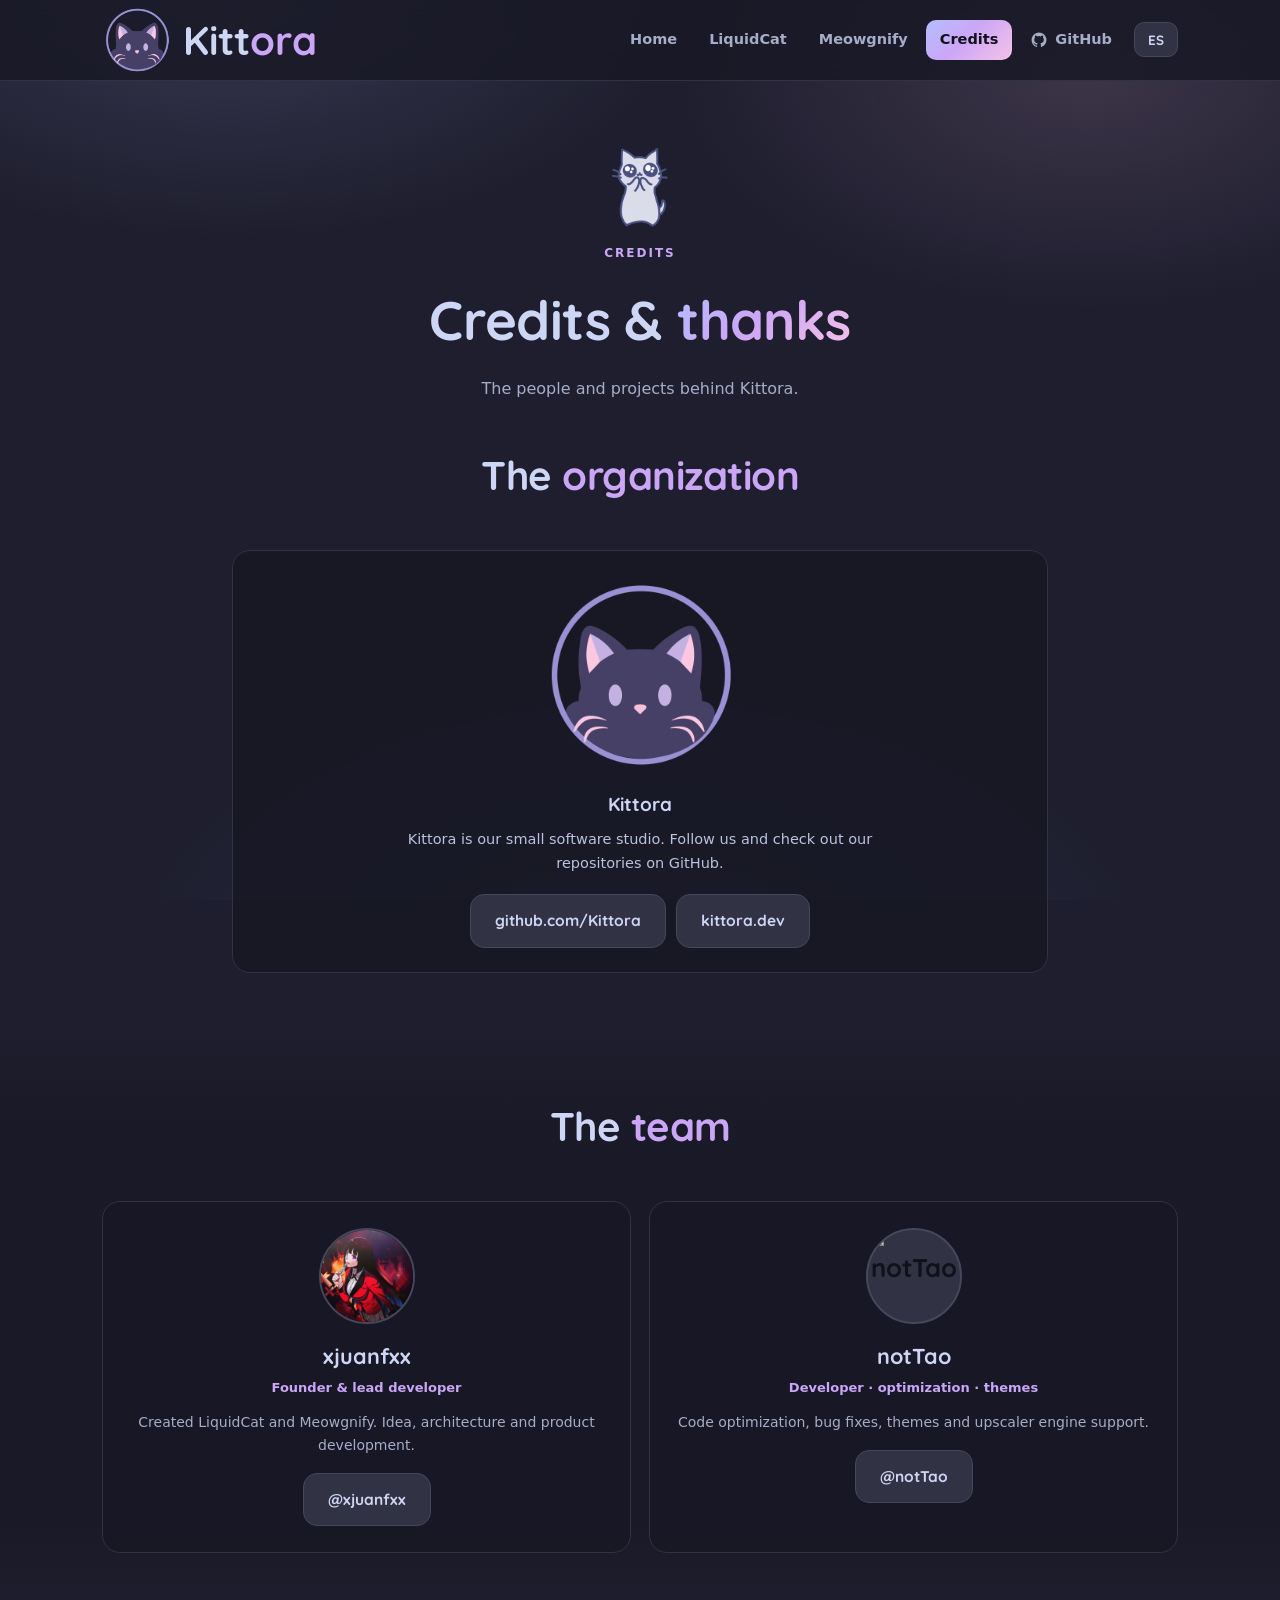
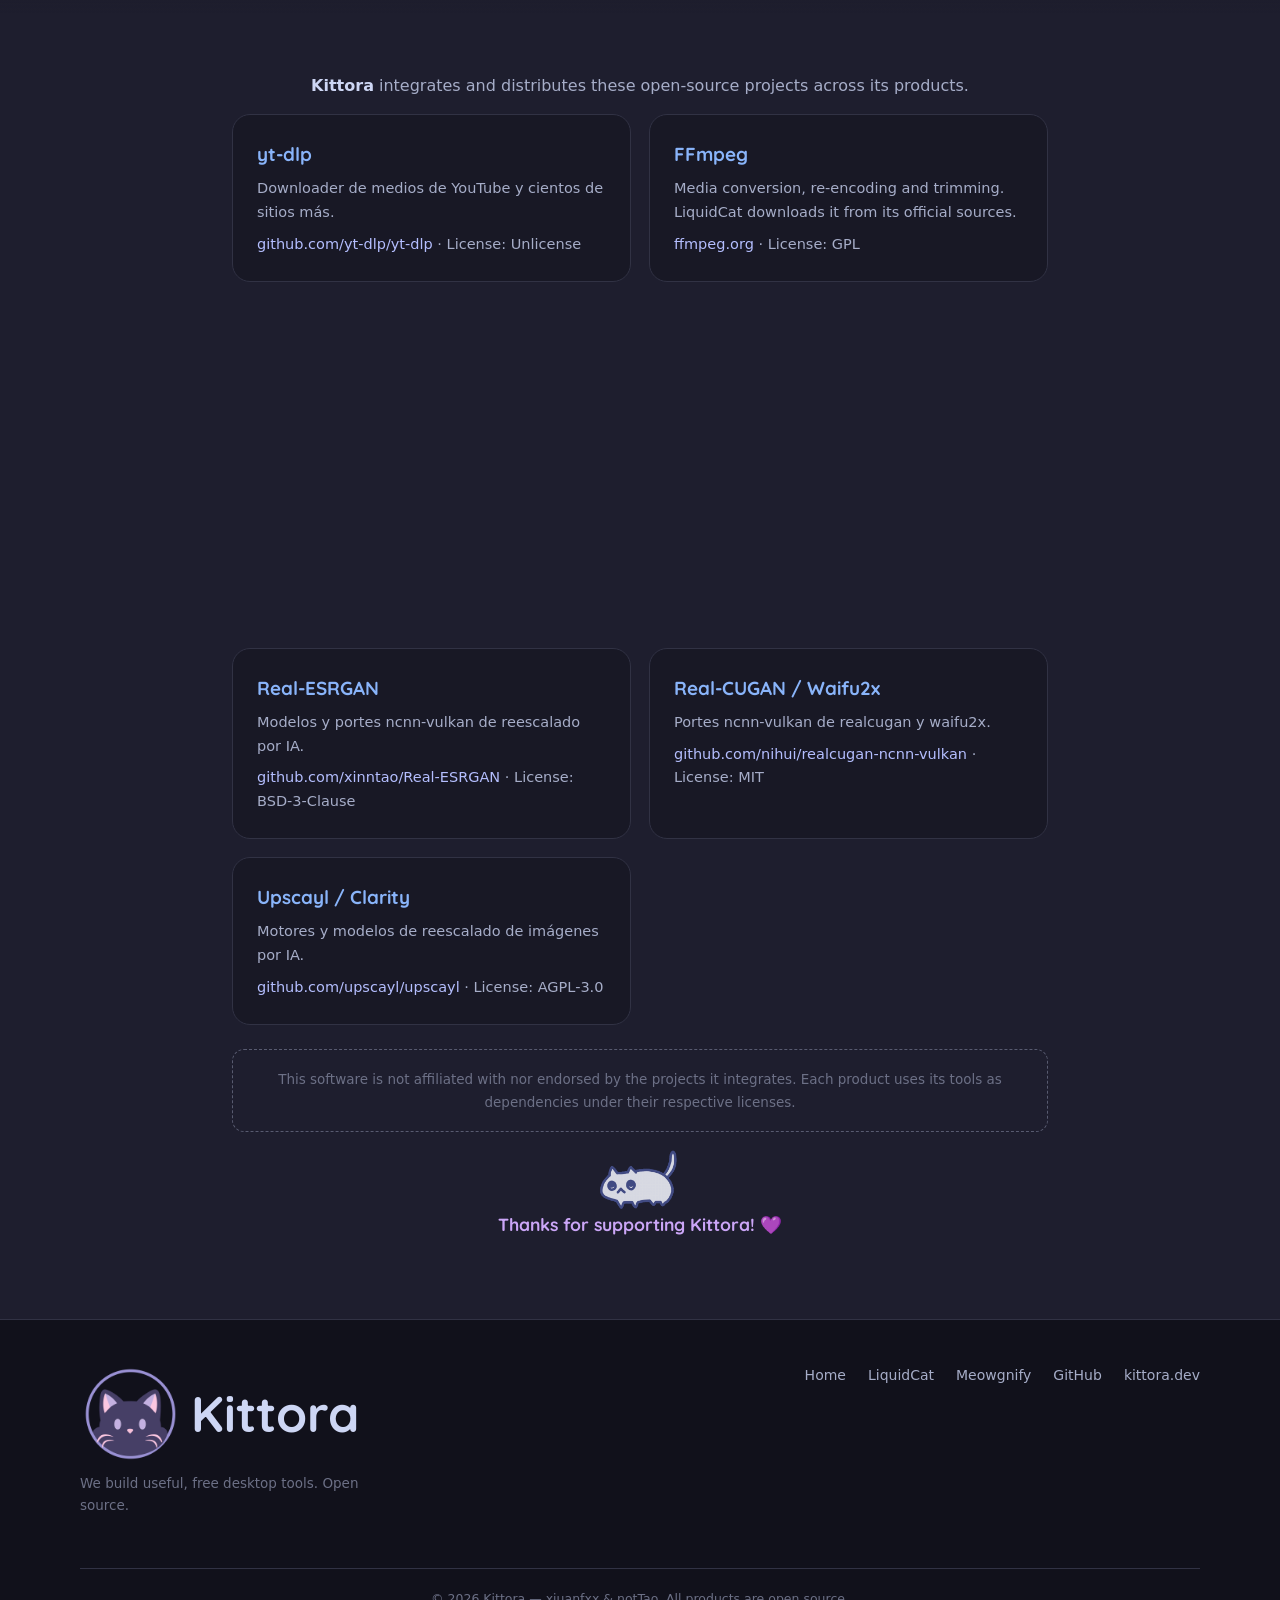
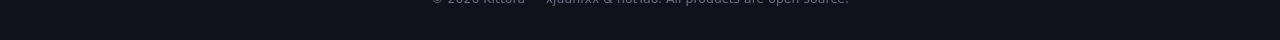
==== credits/index.html @ 37f0df38 "Serve each page from its own folder so clean URLs always work Extensionless links (/liquidcat) retur" ====
<!DOCTYPE html>
<html lang="en">
<head>
  <meta charset="UTF-8">
  <meta name="viewport" content="width=device-width, initial-scale=1.0">
  <title>Credits — Kittora</title>
  <meta name="description" content="Credits & notice for Kittora — the people and open-source projects behind LiquidCat and Meowgnify.">
  <link rel="icon" href="/images/Kittora-Logo.png">
  <link rel="stylesheet" href="/style.css">
</head>
<body data-title-es="Créditos — Kittora">
  <nav class="nav"><div class="nav-inner">
    <a class="brand" href="/"><img src="/images/KittoraLogo2.png" alt="Kittora logo"><span>Kitt<b>ora</b></span></a>
    <button class="nav-toggle" aria-label="Menu">☰</button>
    <div class="nav-links">
      <a href="/" data-i18n="nav.home">Home</a>
      <a href="/liquidcat/" data-i18n="nav.liquidcat">LiquidCat</a>
      <a href="/meowgnify/" data-i18n="nav.meowgnify">Meowgnify</a>
      <a href="/credits/" class="active" data-i18n="nav.credits">Credits</a>
      <a class="nav-gh" href="https://github.com/Kittora" target="_blank" rel="noopener"><svg viewBox="0 0 24 24" fill="currentColor"><path d="M12 2a10 10 0 0 0-3.16 19.49c.5.09.68-.22.68-.48v-1.7c-2.78.6-3.37-1.34-3.37-1.34-.45-1.16-1.11-1.47-1.11-1.47-.91-.62.07-.6.07-.6 1 .07 1.53 1.03 1.53 1.03.9 1.53 2.36 1.09 2.94.83.09-.65.35-1.09.63-1.34-2.22-.25-4.55-1.11-4.55-4.94 0-1.09.39-1.98 1.03-2.68-.1-.25-.45-1.27.1-2.65 0 0 .84-.27 2.75 1.02a9.6 9.6 0 0 1 5 0c1.91-1.29 2.75-1.02 2.75-1.02.55 1.38.2 2.4.1 2.65.64.7 1.03 1.59 1.03 2.68 0 3.84-2.34 4.68-4.57 4.93.36.31.68.92.68 1.85v2.74c0 .27.18.58.69.48A10 10 0 0 0 12 2Z"/></svg> GitHub</a>
      <button class="lang-btn" id="langBtn" aria-label="Language / Idioma">ES</button>
    </div>
  </div></nav>

  <header class="page-head">
    <img class="head-cat" src="/images/cute-cat.gif" alt="" aria-hidden="true">
    <div class="eyebrow" data-i18n="cr.eyebrow">Credits</div>
    <h1 data-i18n-html="cr.h">Credits &amp; <span class="hl">thanks</span></h1>
    <p data-i18n="cr.sub">The people and projects behind Kittora.</p>
  </header>

  <!-- Organización -->
  <section class="section" style="padding-top:20px">
    <div class="wrap" style="max-width:860px">
      <div class="section-head reveal"><h2 data-i18n-html="cr.org_h">The <span class="hl">organization</span></h2></div>
      <div class="card reveal" style="text-align:center">
        <img src="/images/KittoraLogo2.png" alt="Kittora" style="width:200px;height:200px;border-radius:22px;margin-bottom:14px;display: flex;justify-content: center;align-items: center;margin-left:auto;margin-right:auto">
        <h3>Kittora</h3>
        <p data-i18n="cr.org_p" style="color:var(--subtext1);max-width:520px;margin:8px auto 18px">Kittora is our small software studio. Follow us and check out our repositories on GitHub.</p>
        <div style="display:flex;gap:10px;justify-content:center;flex-wrap:wrap">
          <a class="btn btn-ghost" href="https://github.com/Kittora" target="_blank" rel="noopener" data-i18n="cr.org_gh">github.com/Kittora</a>
          <a class="btn btn-ghost" href="https://kittora.dev" target="_blank" rel="noopener" data-i18n="cr.org_web">kittora.dev</a>
        </div>
      </div>
    </div>
  </section>

  <!-- Equipo -->
  <section class="section alt">
    <div class="wrap">
      <div class="section-head reveal"><h2 data-i18n-html="cr.people_h">The <span class="hl">team</span></h2></div>
      <div class="people">
        <div class="person reveal">
          <div class="avatar photo"><img src="/images/juanfx.png" alt="xjuanfxx"></div>
          <h3>xjuanfxx</h3>
          <div class="who" data-i18n="team.xjuan_role">Founder &amp; lead developer</div>
          <p data-i18n="team.xjuan_p">Created LiquidCat and Meowgnify. Idea, architecture and product development.</p>
          <a class="btn btn-ghost" href="https://github.com/xjuanfxx" target="_blank" rel="noopener">@xjuanfxx</a>
        </div>
        <div class="person reveal">
          <div class="avatar photo"><img src="/images/0523.gif" alt="notTao"></div>
          <h3>notTao</h3>
          <div class="who" data-i18n="team.notao_role">Developer · optimization · themes</div>
          <p data-i18n="team.notao_p">Code optimization, bug fixes, themes and upscaler engine support.</p>
          <a class="btn btn-ghost" href="https://github.com/notTao" target="_blank" rel="noopener">@notTao</a>
        </div>
      </div>
    </div>
  </section>

  <!-- Open source -->
  <section class="section">
    <div class="wrap" style="max-width:860px">
      <p class="info-text reveal" style="text-align:center;color:var(--subtext0);margin:0 0 14px"><strong style="color:var(--text)">Kittora</strong> integrates and distributes these open-source projects across its products.</p>
      <div class="grid c2">
        <div class="card reveal"><h3 style="color:var(--blue)">yt-dlp</h3><p data-i18n="cr.ytdlp_p">Downloader de medios de YouTube y cientos de sitios más.</p><p style="margin-top:8px"><a href="https://github.com/yt-dlp/yt-dlp" target="_blank" rel="noopener">github.com/yt-dlp/yt-dlp</a> · <span data-i18n="cr.lic">License:</span> Unlicense</p></div>
        <div class="card reveal"><h3 style="color:var(--blue)">FFmpeg</h3><p data-i18n="cr.ffmpeg_p">Media conversion, re-encoding and trimming. LiquidCat downloads it from its official sources.</p><p style="margin-top:8px"><a href="https://ffmpeg.org" target="_blank" rel="noopener">ffmpeg.org</a> · <span data-i18n="cr.lic">License:</span> GPL</p></div>
        <div class="card reveal"><h3 style="color:var(--blue)">Slint</h3><p data-i18n="cr.slint_p">Native UI toolkit LiquidCat is built with.</p><p style="margin-top:8px"><a href="https://slint.dev" target="_blank" rel="noopener">slint.dev</a> · <span data-i18n="cr.lic">License:</span> GPL-3.0</p></div>
        <div class="card reveal"><h3 style="color:var(--blue)">pywebview</h3><p data-i18n="cr.pywebview_p">Ventana/base web nativa para la interfaz.</p><p style="margin-top:8px"><a href="https://pywebview.flowrl.com" target="_blank" rel="noopener">pywebview.flowrl.com</a> · <span data-i18n="cr.lic">License:</span> BSD-3-Clause</p></div>
        <div class="card reveal"><h3 style="color:var(--blue)">Catppuccin</h3><p data-i18n="cr.catppuccin_p">Esquema de colores usado en la interfaz.</p><p style="margin-top:8px"><a href="https://catppuccin.com" target="_blank" rel="noopener">catppuccin.com</a> · <span data-i18n="cr.lic">License:</span> MIT</p></div>
        <div class="card reveal"><h3 style="color:var(--blue)">Anime4K</h3><p>Shaders de reescalado y reducción de ruido de anime en tiempo real.</p><p style="margin-top:8px"><a href="https://github.com/bloc97/Anime4K" target="_blank" rel="noopener">github.com/bloc97/Anime4K</a> · <span data-i18n="cr.lic">License:</span> MIT</p></div>
        <div class="card reveal"><h3 style="color:var(--blue)">Real-ESRGAN</h3><p>Modelos y portes ncnn-vulkan de reescalado por IA.</p><p style="margin-top:8px"><a href="https://github.com/xinntao/Real-ESRGAN" target="_blank" rel="noopener">github.com/xinntao/Real-ESRGAN</a> · <span data-i18n="cr.lic">License:</span> BSD-3-Clause</p></div>
        <div class="card reveal"><h3 style="color:var(--blue)">Real-CUGAN / Waifu2x</h3><p>Portes ncnn-vulkan de realcugan y waifu2x.</p><p style="margin-top:8px"><a href="https://github.com/nihui/realcugan-ncnn-vulkan" target="_blank" rel="noopener">github.com/nihui/realcugan-ncnn-vulkan</a> · <span data-i18n="cr.lic">License:</span> MIT</p></div>
        <div class="card reveal"><h3 style="color:var(--blue)">Upscayl / Clarity</h3><p>Motores y modelos de reescalado de imágenes por IA.</p><p style="margin-top:8px"><a href="https://github.com/upscayl/upscayl" target="_blank" rel="noopener">github.com/upscayl/upscayl</a> · <span data-i18n="cr.lic">License:</span> AGPL-3.0</p></div>
      </div>

      <p class="notice reveal" data-i18n="notice.legal">This software is not affiliated with nor endorsed by the projects it integrates. Each product uses its tools as dependencies under their respective licenses.</p>

      <div class="cat-divider reveal"><img src="/images/stretch-cat.gif" alt="" aria-hidden="true"></div>
      <p style="text-align:center;color:var(--mauve);font-family:var(--font-display);font-weight:700;font-size:1.1rem" class="reveal" data-i18n="cr.thanks">Thanks for supporting Kittora! 💜</p>
    </div>
  </section>

  <footer><div class="foot-inner">
    <div>
      <div class="foot-brand"><img src="/images/KittoraLogo2.png" alt="">Kittora</span></div>
      <p data-i18n="foot.tagline" style="color:var(--overlay0);margin-top:8px;max-width:320px;font-size:13.5px">We build useful, free desktop tools. Open source.</p>
    </div>
    <div class="foot-links">
      <a href="/" data-i18n="nav.home">Home</a>
      <a href="/liquidcat/" data-i18n="nav.liquidcat">LiquidCat</a>
      <a href="/meowgnify/" data-i18n="nav.meowgnify">Meowgnify</a>
      <a href="https://github.com/Kittora" target="_blank" rel="noopener">GitHub</a>
      <a href="https://kittora.dev" target="_blank" rel="noopener">kittora.dev</a>
    </div>
    <p class="foot-note" data-i18n="foot.note">© 2026 Kittora — xjuanfxx &amp; notTao. All products are open source.</p>
  </div></footer>

  <div class="lightbox" id="lightbox"><img src="" alt=""></div>
  <script src="/script.js"></script>
</body>
</html>
---- style.css ----
/* ============================================================
   LiquidCat — sitio web  ·  Tema Catppuccin Mocha
   ============================================================ */
@import url('https://fonts.googleapis.com/css2?family=Quicksand:wght@500;600;700&display=swap');

:root {
  /* Catppuccin Mocha */
  --crust:#11111b; --mantle:#181825; --base:#1e1e2e;
  --surface0:#313244; --surface1:#45475a; --surface2:#585b70;
  --overlay0:#6c7086; --overlay1:#7f849c;
  --text:#cdd6f4; --subtext1:#bac2de; --subtext0:#a6adc8;
  --blue:#89b4fa; --sapphire:#74c7ec; --sky:#89dceb; --teal:#94e2d5;
  --green:#a6e3a1; --yellow:#f9e2af; --peach:#fab387; --maroon:#eba0ac;
  --red:#f38ba8; --mauve:#cba6f7; --pink:#f5c2e7; --lavender:#b4befe;
  --flamingo:#f2cdcd; --rosewater:#f5e0dc;

  --accent:var(--mauve);
  --accent-grad:linear-gradient(135deg, var(--lavender), var(--mauve) 45%, var(--pink));
  --radius:18px; --radius-sm:12px;
  --maxw:1120px;
  --shadow:0 24px 60px rgba(0,0,0,.45);
  --font-display:"Quicksand", "Segoe UI Variable", "Segoe UI", system-ui, sans-serif;
  --font-body:"Segoe UI Variable", "Segoe UI", system-ui, -apple-system, sans-serif;
}

* { box-sizing:border-box; margin:0; padding:0; }
html { scroll-behavior:smooth; }

body {
  font-family:var(--font-body);
  color:var(--text);
  background:var(--base);
  line-height:1.65;
  min-height:100vh;
  overflow-x:hidden;
}

/* Aura de fondo (glow tipo logo liquid glass) */
body::before {
  content:"";
  position:fixed; inset:0; z-index:-2; pointer-events:none;
  background:
    radial-gradient(60% 45% at 18% 0%,  rgba(180,190,254,.16), transparent 60%),
    radial-gradient(55% 45% at 85% 8%,  rgba(245,194,231,.14), transparent 60%),
    radial-gradient(70% 60% at 50% 110%, rgba(137,180,250,.12), transparent 60%);
}

a { color:var(--lavender); text-decoration:none; transition:color .15s ease; }
a:hover { color:var(--pink); }
img { max-width:100%; display:block; }

.wrap { width:100%; max-width:var(--maxw); margin:0 auto; padding:0 22px; }
.eyebrow { display:inline-block; color:var(--mauve); font-weight:700; letter-spacing:2px;
  font-size:12px; text-transform:uppercase; margin-bottom:12px; }
.mono { font-family:"Cascadia Mono","Consolas",monospace; }

/* ---------------- Navbar ---------------- */
.nav {
  position:sticky; top:0; z-index:100;
  background:color-mix(in srgb, var(--mantle) 82%, transparent);
  backdrop-filter:blur(14px);
  border-bottom:1px solid var(--surface0);
}
.nav-inner { display:flex; align-items:center; gap:20px; height:80px;
  max-width:var(--maxw); margin:0 auto; padding:0 22px; }
.brand { display:flex; align-items:center; gap:11px; font-family:var(--font-display);
  font-weight:700; font-size:40px; color:var(--text); }
.brand img { width:70px; height:70px; border-radius:9px; }
.brand span b { color:var(--mauve); }
.nav-links { display:flex; align-items:center; gap:4px; margin-left:auto; }
.nav-links a { color:var(--subtext0); font-weight:600; font-size:14.5px;
  padding:8px 14px; border-radius:10px; transition:.15s; }
.nav-links a:hover { color:var(--text); background:var(--surface0); }
.nav-links a.active { color:var(--crust); background:var(--accent-grad); }
.nav-gh { display:inline-flex; align-items:center; gap:7px; }
.nav-gh svg { width:18px; height:18px; }
.nav-toggle { display:none; margin-left:auto; width:42px; height:42px; border:0;
  border-radius:10px; background:var(--surface0); color:var(--text); cursor:pointer; font-size:20px; }

/* ---------------- Botones ---------------- */
.btn { display:inline-flex; align-items:center; gap:9px; font-family:var(--font-display);
  font-weight:700; font-size:15.5px; padding:13px 24px; border-radius:14px; border:1px solid transparent;
  cursor:pointer; transition:transform .12s ease, box-shadow .15s ease, background .15s ease; white-space:nowrap; }
.btn svg { width:19px; height:19px; }
.btn-primary { color:var(--crust); background:var(--accent-grad);
  box-shadow:0 12px 30px rgba(203,166,247,.28); }
.btn-primary:hover { color:var(--crust); transform:translateY(-2px); box-shadow:0 18px 40px rgba(203,166,247,.42); }
.btn-ghost { color:var(--text); background:var(--surface0); border-color:var(--surface1); }
.btn-ghost:hover { color:var(--text); border-color:var(--mauve); transform:translateY(-2px); }
.btn-lg { font-size:17px; padding:16px 30px; }

/* ---------------- Hero ---------------- */
.hero { position:relative; text-align:center; padding:76px 22px 64px; overflow-x:clip; }
/* Glows: degradados radiales que ya terminan en transparente (sin filter:blur,
   que dejaba bordes rectos), y el hero no recorta en vertical para que el
   resplandor inferior se funda con la sección siguiente. */
.hero .blob { position:absolute; z-index:-1; border-radius:50%; opacity:.42; pointer-events:none;
  animation:float 14s ease-in-out infinite; }
.hero .blob.b1 { width:640px; height:640px; top:-260px; left:calc(8% - 140px);
  background:radial-gradient(closest-side,color-mix(in srgb,var(--lavender) 70%,transparent),transparent); }
.hero .blob.b2 { width:660px; height:660px; top:-240px; right:calc(6% - 140px);
  background:radial-gradient(closest-side,color-mix(in srgb,var(--pink) 60%,transparent),transparent); animation-delay:-5s; }
.hero .blob.b3 { width:760px; height:520px; bottom:-300px; left:calc(50% - 380px);
  background:radial-gradient(closest-side,color-mix(in srgb,var(--blue) 45%,transparent),transparent); animation-delay:-9s; }
@keyframes float { 0%,100%{transform:translate(0,0) scale(1);} 50%{transform:translate(0,-26px) scale(1.06);} }

.hero-logo { width:450px; height:450px; margin:0 auto 22px; border-radius:34px; }
.hero h1 { font-family:var(--font-display); font-size:clamp(2.6rem,7vw,4.6rem); line-height:1.02;
  letter-spacing:-1px; margin-bottom:14px;
  background:linear-gradient(120deg,var(--lavender),var(--mauve) 40%,var(--pink) 75%,var(--peach));
  -webkit-background-clip:text; background-clip:text; -webkit-text-fill-color:transparent; }
.hero .tagline { font-size:clamp(1.05rem,2.3vw,1.35rem); color:var(--subtext1); max-width:640px;
  margin:0 auto 10px; }
.hero .lede { color:var(--subtext0); max-width:600px; margin:0 auto 30px; }
.hero-cta { display:flex; gap:14px; justify-content:center; flex-wrap:wrap; }
.hero-badges { display:flex; gap:9px; justify-content:center; flex-wrap:wrap; margin-top:26px; }
.badge { font-size:12.5px; font-weight:600; color:var(--subtext0); padding:6px 13px;
  background:color-mix(in srgb, var(--surface0) 60%, transparent); border:1px solid var(--surface1);
  border-radius:999px; }
.badge b { color:var(--green); }

/* ---------------- Secciones ---------------- */
.section { padding:60px 0; }
.section.alt { --alt-bg:color-mix(in srgb, var(--mantle) 65%, transparent);
  background:linear-gradient(to bottom, transparent, var(--alt-bg) 90px, var(--alt-bg) calc(100% - 90px), transparent); }
.section-head { text-align:center; max-width:660px; margin:0 auto 42px; }
.section-head h2 { font-family:var(--font-display); font-size:clamp(1.8rem,4vw,2.5rem);
  letter-spacing:-.5px; margin-bottom:12px; }
.section-head h2 .hl { color:var(--mauve); }
.section-head p { color:var(--subtext0); }

.page-head { text-align:center; padding:64px 22px 20px; }
.page-head h1 { font-family:var(--font-display); font-size:clamp(2.2rem,5.5vw,3.4rem);
  letter-spacing:-.6px; margin-bottom:10px; }
.page-head h1 .hl { background:var(--accent-grad); -webkit-background-clip:text; background-clip:text; -webkit-text-fill-color:transparent; }
.page-head p { color:var(--subtext0); max-width:640px; margin:0 auto; }

/* ---------------- Grids de tarjetas ---------------- */
.grid { display:grid; gap:18px; }
.grid.c2 { grid-template-columns:repeat(auto-fit,minmax(300px,1fr)); }
.grid.c3 { grid-template-columns:repeat(auto-fit,minmax(260px,1fr)); }

.card { background:color-mix(in srgb, var(--mantle) 92%, transparent);
  border:1px solid var(--surface0); border-radius:var(--radius); padding:24px;
  transition:transform .18s ease, border-color .18s ease, box-shadow .18s ease; }
.card:hover { transform:translateY(-4px); border-color:var(--mauve); box-shadow:var(--shadow); }
.card .ic { width:46px; height:46px; display:grid; place-items:center; border-radius:13px;
  background:color-mix(in srgb, var(--mauve) 16%, transparent); color:var(--mauve); margin-bottom:15px; }
.card .ic svg { width:24px; height:24px; }
.card h3 { font-family:var(--font-display); font-size:1.18rem; margin-bottom:7px; color:var(--text); }
.card p { color:var(--subtext0); font-size:14.5px; }
/* colores rotativos para íconos */
.card:nth-child(7n+1) .ic{background:color-mix(in srgb,var(--mauve) 16%,transparent);color:var(--mauve);}
.card:nth-child(7n+2) .ic{background:color-mix(in srgb,var(--blue) 16%,transparent);color:var(--blue);}
.card:nth-child(7n+3) .ic{background:color-mix(in srgb,var(--pink) 16%,transparent);color:var(--pink);}
.card:nth-child(7n+4) .ic{background:color-mix(in srgb,var(--teal) 16%,transparent);color:var(--teal);}
.card:nth-child(7n+5) .ic{background:color-mix(in srgb,var(--peach) 16%,transparent);color:var(--peach);}
.card:nth-child(7n+6) .ic{background:color-mix(in srgb,var(--green) 16%,transparent);color:var(--green);}
.card:nth-child(7n+7) .ic{background:color-mix(in srgb,var(--sapphire) 16%,transparent);color:var(--sapphire);}

/* ---------------- Lista con check ---------------- */
.checklist { list-style:none; display:grid; gap:12px; }
.checklist li { display:flex; gap:13px; align-items:flex-start; padding:15px 18px;
  background:color-mix(in srgb, var(--mantle) 90%, transparent); border:1px solid var(--surface0);
  border-radius:var(--radius-sm); }
.checklist li svg { width:22px; height:22px; flex:0 0 auto; color:var(--green); margin-top:1px; }
.checklist li b { color:var(--text); }
.checklist li span { color:var(--subtext0); }

/* ---------------- Pasos (How it works) ---------------- */
.steps { display:grid; gap:18px; counter-reset:step; }
.step { display:flex; gap:18px; align-items:flex-start; background:color-mix(in srgb, var(--mantle) 90%, transparent);
  border:1px solid var(--surface0); border-radius:var(--radius); padding:22px 24px; }
.step .num { flex:0 0 auto; width:44px; height:44px; display:grid; place-items:center; border-radius:13px;
  font-family:var(--font-display); font-weight:700; font-size:1.2rem; color:var(--crust); background:var(--accent-grad); }
.step h3 { font-family:var(--font-display); font-size:1.2rem; margin-bottom:5px; }
.step p { color:var(--subtext0); }

/* ---------------- Galería de temas ---------------- */
.shots { display:grid; grid-template-columns:repeat(auto-fit,minmax(320px,1fr)); gap:18px; }
.shot { background:var(--crust); border:1px solid var(--surface0); border-radius:var(--radius);
  overflow:hidden; transition:transform .18s ease, border-color .18s ease; cursor:zoom-in; }
.shot:hover { transform:translateY(-5px); border-color:var(--mauve); }
.shot img { width:100%; aspect-ratio:16/10; object-fit:cover; object-position:top; }
.shot .cap { display:flex; align-items:center; justify-content:space-between; padding:13px 16px; }
.shot .cap b { font-family:var(--font-display); }
.shot .cap .tag { font-size:11px; font-weight:700; color:var(--mauve);
  background:color-mix(in srgb,var(--mauve) 14%,transparent); padding:3px 9px; border-radius:999px; }
.shot.wide { grid-column:1/-1; }
.shot.wide img { aspect-ratio:auto; max-height:520px; object-fit:contain; background:var(--crust); }
.theme-cats { display:grid; grid-template-columns:repeat(auto-fill,minmax(120px,1fr)); gap:14px; margin-top:28px; }
.theme-cat { text-align:center; padding:14px 10px; border-radius:var(--radius);
  background:color-mix(in srgb, var(--mantle) 90%, transparent); border:1px solid var(--surface0); transition:.18s; }
.theme-cat:hover { border-color:var(--mauve); transform:translateY(-4px); }
.theme-cat img { width:72px; height:72px; margin:0 auto 8px; }
.theme-cat span { display:block; font-size:12.5px; font-weight:600; color:var(--subtext0); }

/* ---------------- Tecnologías ---------------- */
.tech { display:flex; flex-wrap:wrap; gap:12px; justify-content:center; }
.tech .chip { display:flex; align-items:center; gap:10px; padding:12px 18px; border-radius:14px;
  background:color-mix(in srgb, var(--mantle) 90%, transparent); border:1px solid var(--surface0); }
.tech .chip b { font-family:var(--font-display); }
.tech .chip span { color:var(--overlay0); font-size:12.5px; }

/* ---------------- Creadores ---------------- */
.people { display:grid; grid-template-columns:repeat(auto-fit,minmax(300px,1fr)); gap:18px; }
.person { background:color-mix(in srgb, var(--mantle) 92%, transparent); border:1px solid var(--surface0);
  border-radius:var(--radius); padding:26px; text-align:center; transition:.18s; }
.person:hover { border-color:var(--mauve); transform:translateY(-4px); }
.person .avatar { width:66px; height:66px; margin:0 auto 14px; border-radius:50%; display:grid; place-items:center;
  font-family:var(--font-display); font-weight:700; font-size:1.6rem; color:var(--crust); background:var(--accent-grad); }
.person h3 { font-family:var(--font-display); font-size:1.35rem; margin-bottom:4px; }
.person .who { color:var(--mauve); font-weight:600; font-size:13px; margin-bottom:12px; }
.person p { color:var(--subtext0); font-size:14px; margin-bottom:16px; }

/* ---------------- Descarga ---------------- */
.dl-card { max-width:720px; margin:0 auto; text-align:center; background:color-mix(in srgb, var(--mantle) 92%, transparent);
  border:1px solid var(--surface1); border-radius:24px; padding:44px 34px; position:relative; overflow:hidden; }
.dl-card::before { content:""; position:absolute; inset:0; z-index:-1;
  background:radial-gradient(60% 80% at 50% -10%, rgba(203,166,247,.18), transparent 60%); }
.dl-ver { display:inline-block; font-family:var(--font-display); font-weight:700; color:var(--green);
  background:color-mix(in srgb,var(--green) 14%,transparent); border:1px solid color-mix(in srgb,var(--green) 40%,transparent);
  padding:5px 14px; border-radius:999px; font-size:13px; margin-bottom:16px; }
.dl-card h2 { font-family:var(--font-display); font-size:2rem; margin-bottom:10px; }
.dl-card p { color:var(--subtext0); margin-bottom:24px; }
.dl-meta { display:flex; gap:22px; justify-content:center; flex-wrap:wrap; margin-top:26px;
  padding-top:22px; border-top:1px solid var(--surface0); color:var(--overlay0); font-size:13px; }
.dl-meta b { color:var(--subtext0); }

/* ---------------- Aviso / notice ---------------- */
.notice { max-width:820px; margin:24px auto 0; text-align:center; color:var(--overlay0);
  font-size:13.5px; padding:18px 22px; border:1px dashed var(--surface2); border-radius:var(--radius-sm); }

/* ---------------- CTA banda ---------------- */
.cta-band { text-align:center; }
.cta-band .card { max-width:760px; margin:0 auto; padding:40px; }
.cta-band h2 { font-family:var(--font-display); font-size:2rem; margin-bottom:10px; }
.cta-band p { color:var(--subtext0); margin-bottom:24px; }

/* ---------------- Footer ---------------- */
footer { background:var(--crust); border-top:1px solid var(--surface0); padding:44px 22px 30px; margin-top:20px; }
.foot-inner { max-width:var(--maxw); margin:0 auto; display:flex; flex-wrap:wrap; gap:26px;
  justify-content:space-between; align-items:flex-start; }
.foot-brand { display:flex; align-items:center; gap:11px; font-family:var(--font-display); font-weight:700; font-size:50px; }
.foot-brand img { width:100px; height:100px; border-radius:8px; }
.foot-links { display:flex; flex-wrap:wrap; gap:8px 22px; }
.foot-links a { color:var(--subtext0); font-size:14px; }
.foot-links a:hover { color:var(--pink); }
.foot-note { width:100%; text-align:center; color:var(--overlay0); font-size:12.5px;
  margin-top:26px; padding-top:20px; border-top:1px solid var(--surface0); }

/* ---------------- Lightbox ---------------- */
.lightbox { position:fixed; inset:0; z-index:999; display:none; place-items:center; padding:30px;
  background:rgba(10,10,18,.86); backdrop-filter:blur(6px); cursor:zoom-out; }
.lightbox.open { display:grid; }
.lightbox img { max-width:96vw; max-height:92vh; border-radius:14px; box-shadow:var(--shadow); border:1px solid var(--surface1); }

/* ---------------- Reveal on scroll ---------------- */
.reveal { opacity:0; transform:translateY(22px); transition:opacity .6s ease, transform .6s ease; }
.reveal.in { opacity:1; transform:none; }

/* ---------------- Botón de idioma ---------------- */
.lang-btn { display:inline-flex; align-items:center; gap:6px; margin-left:4px; padding:8px 13px;
  border:1px solid var(--surface1); border-radius:10px; background:var(--surface0); color:var(--text);
  font-family:var(--font-display); font-weight:700; font-size:13.5px; cursor:pointer; transition:.15s; }
.lang-btn:hover { border-color:var(--mauve); color:var(--mauve); }

/* ---------------- Avatares con foto ---------------- */
.person .avatar.photo { padding:0; overflow:hidden; background:var(--surface0);
  width:96px; height:96px; border:2px solid var(--surface1); }
.person .avatar.photo img { width:100%; height:100%; object-fit:cover; display:block; }

/* ---------------- Gatitos decorativos ---------------- */
.mascot { position:absolute; pointer-events:none; z-index:0; filter:drop-shadow(0 10px 18px rgba(17,17,27,.4));
  animation:catbob 5s ease-in-out infinite; }
@keyframes catbob { 0%,100%{transform:translateY(0) rotate(0);} 50%{transform:translateY(-14px) rotate(-3deg);} }
.hero .mascot { z-index:0; }
.mascot.m-left { left:4%; bottom:10%; width:120px; animation-delay:-2s; }
.mascot.m-right { right:5%; top:16%; width:110px; }
.cat-inline { height:56px; width:auto; vertical-align:middle; display:inline-block;
  filter:drop-shadow(0 6px 10px rgba(17,17,27,.35)); }
.cta-cat { height:120px; margin:0 auto 4px; display:block; animation:catbob 4s ease-in-out infinite; }
.cat-divider { display:flex; justify-content:center; margin:8px 0 -6px; }
.cat-divider img { height:76px; opacity:.95; }
.head-cat { height:84px; margin:0 auto 10px; display:block; animation:catbob 5s ease-in-out infinite; }
@media (max-width:820px){ .mascot{ display:none; } }

/* ---------------- Responsive ---------------- */
@media (max-width:820px) {
  .nav-links { position:fixed; inset:64px 0 auto 0; flex-direction:column; align-items:stretch; gap:0;
    background:var(--mantle); border-bottom:1px solid var(--surface0); padding:8px; display:none; }
  .nav-links.open { display:flex; }
  .nav-links a { padding:13px 16px; border-radius:10px; }
  .nav-toggle { display:block; }
  .section { padding:46px 0; }
}
@media (prefers-reduced-motion:reduce) {
  *,*::before,*::after { animation:none !important; transition-duration:.01ms !important; scroll-behavior:auto !important; }
  .reveal { opacity:1; transform:none; }
}
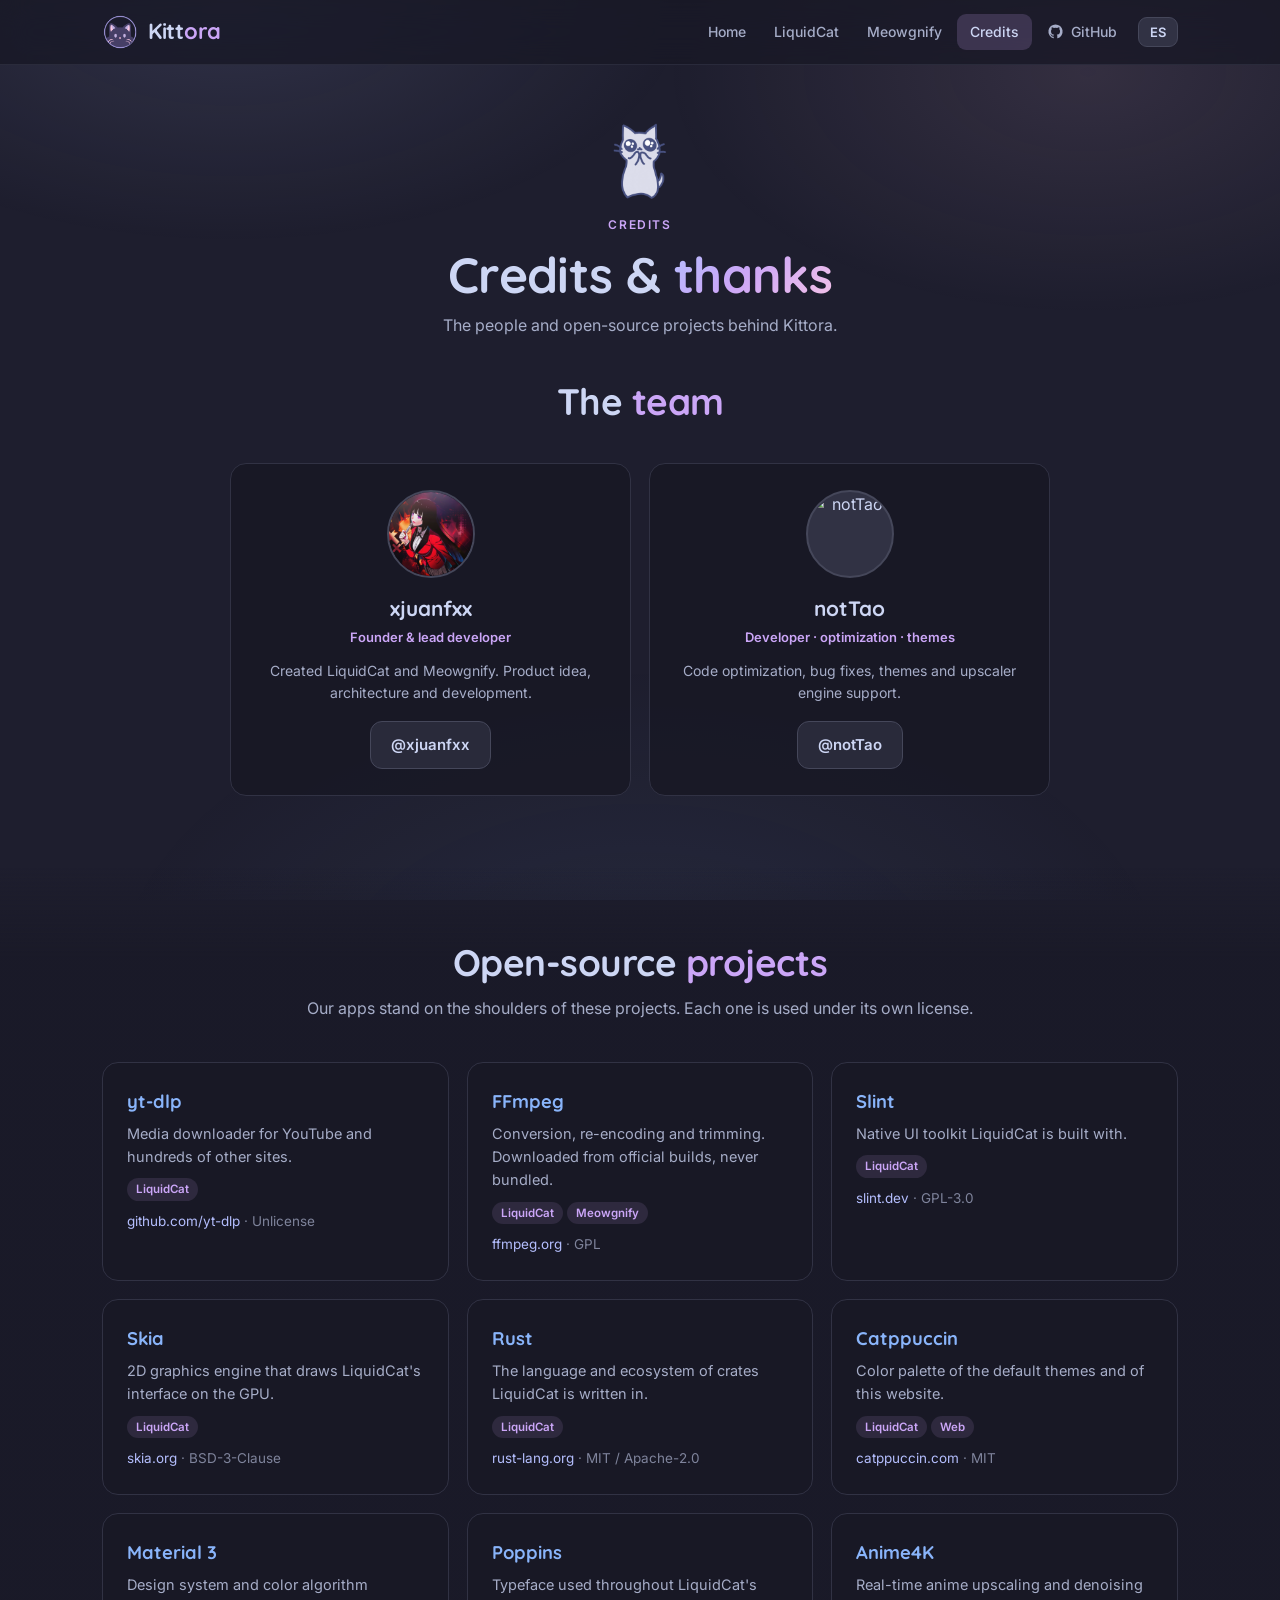
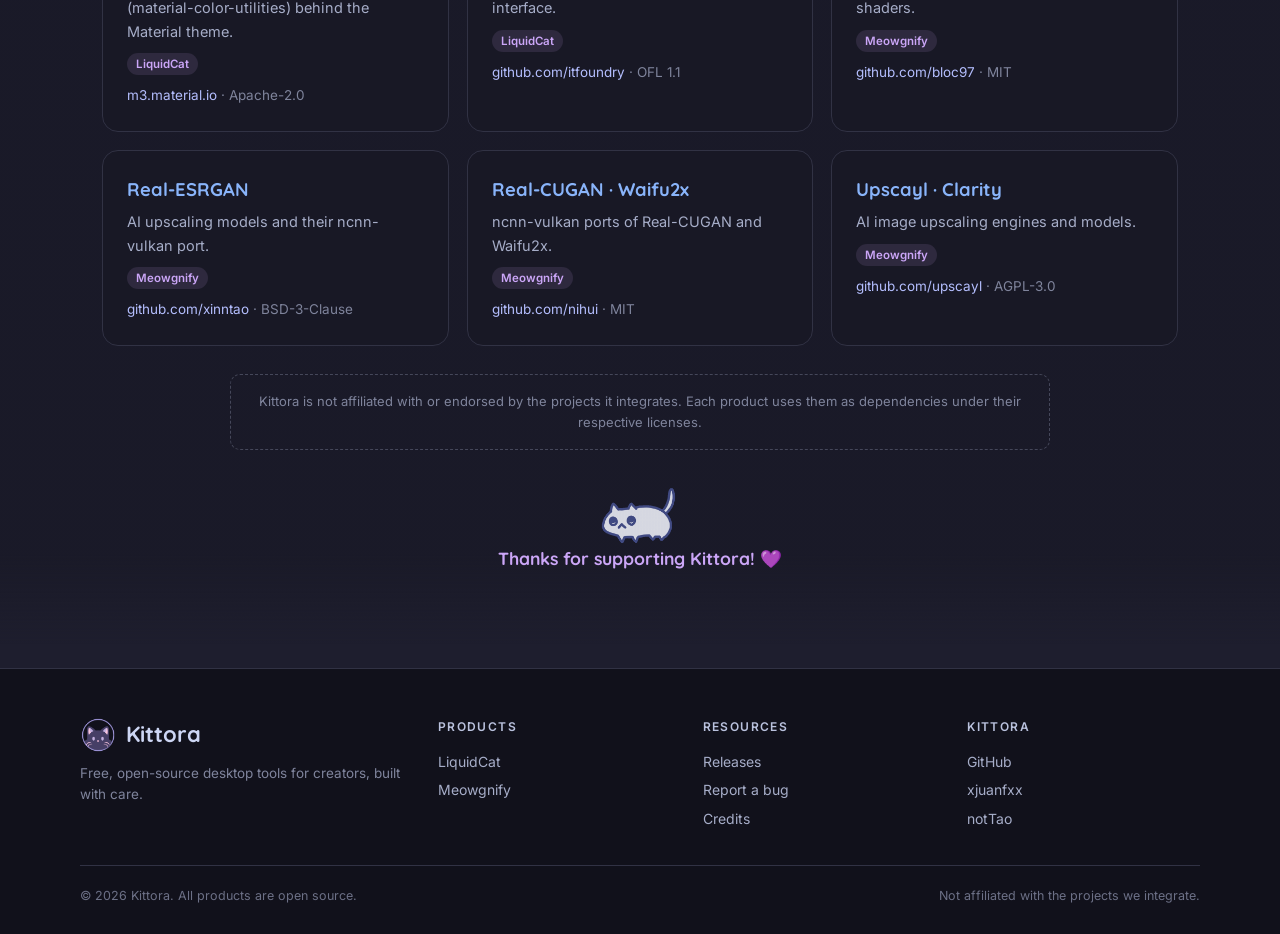
==== commit 41212183: "Redesign the site for a more polished look - Calmer nav, hero and footer; Inter for body text and a " ====
--- a/credits/index.html
+++ b/credits/index.html
@@ -4,61 +4,54 @@
   <meta charset="UTF-8">
   <meta name="viewport" content="width=device-width, initial-scale=1.0">
   <title>Credits — Kittora</title>
-  <meta name="description" content="Credits & notice for Kittora — the people and open-source projects behind LiquidCat and Meowgnify.">
+  <meta name="description" content="The people and open-source projects behind Kittora, LiquidCat and Meowgnify.">
+  <link rel="canonical" href="https://www.kittora.dev/credits/">
+  <meta name="theme-color" content="#181825">
+  <meta property="og:type" content="website">
+  <meta property="og:site_name" content="Kittora">
+  <meta property="og:title" content="Credits — Kittora">
+  <meta property="og:description" content="The people and open-source projects behind Kittora.">
+  <meta property="og:url" content="https://www.kittora.dev/credits/">
+  <meta property="og:image" content="https://www.kittora.dev/images/Kittora-Logo.png">
   <link rel="icon" href="/images/Kittora-Logo.png">
   <link rel="stylesheet" href="/style.css">
 </head>
 <body data-title-es="Créditos — Kittora">
   <nav class="nav"><div class="nav-inner">
-    <a class="brand" href="/"><img src="/images/KittoraLogo2.png" alt="Kittora logo"><span>Kitt<b>ora</b></span></a>
+    <a class="brand" href="/"><img src="/images/KittoraLogo2.png" alt=""><span>Kitt<b>ora</b></span></a>
     <button class="nav-toggle" aria-label="Menu">☰</button>
     <div class="nav-links">
       <a href="/" data-i18n="nav.home">Home</a>
       <a href="/liquidcat/" data-i18n="nav.liquidcat">LiquidCat</a>
       <a href="/meowgnify/" data-i18n="nav.meowgnify">Meowgnify</a>
       <a href="/credits/" class="active" data-i18n="nav.credits">Credits</a>
-      <a class="nav-gh" href="https://github.com/Kittora" target="_blank" rel="noopener"><svg viewBox="0 0 24 24" fill="currentColor"><path d="M12 2a10 10 0 0 0-3.16 19.49c.5.09.68-.22.68-.48v-1.7c-2.78.6-3.37-1.34-3.37-1.34-.45-1.16-1.11-1.47-1.11-1.47-.91-.62.07-.6.07-.6 1 .07 1.53 1.03 1.53 1.03.9 1.53 2.36 1.09 2.94.83.09-.65.35-1.09.63-1.34-2.22-.25-4.55-1.11-4.55-4.94 0-1.09.39-1.98 1.03-2.68-.1-.25-.45-1.27.1-2.65 0 0 .84-.27 2.75 1.02a9.6 9.6 0 0 1 5 0c1.91-1.29 2.75-1.02 2.75-1.02.55 1.38.2 2.4.1 2.65.64.7 1.03 1.59 1.03 2.68 0 3.84-2.34 4.68-4.57 4.93.36.31.68.92.68 1.85v2.74c0 .27.18.58.69.48A10 10 0 0 0 12 2Z"/></svg> GitHub</a>
+      <a class="nav-gh" href="https://github.com/Kittora" target="_blank" rel="noopener"><svg viewBox="0 0 24 24" fill="currentColor" aria-hidden="true"><path d="M12 2a10 10 0 0 0-3.16 19.49c.5.09.68-.22.68-.48v-1.7c-2.78.6-3.37-1.34-3.37-1.34-.45-1.16-1.11-1.47-1.11-1.47-.91-.62.07-.6.07-.6 1 .07 1.53 1.03 1.53 1.03.9 1.53 2.36 1.09 2.94.83.09-.65.35-1.09.63-1.34-2.22-.25-4.55-1.11-4.55-4.94 0-1.09.39-1.98 1.03-2.68-.1-.25-.45-1.27.1-2.65 0 0 .84-.27 2.75 1.02a9.6 9.6 0 0 1 5 0c1.91-1.29 2.75-1.02 2.75-1.02.55 1.38.2 2.4.1 2.65.64.7 1.03 1.59 1.03 2.68 0 3.84-2.34 4.68-4.57 4.93.36.31.68.92.68 1.85v2.74c0 .27.18.58.69.48A10 10 0 0 0 12 2Z"/></svg> GitHub</a>
       <button class="lang-btn" id="langBtn" aria-label="Language / Idioma">ES</button>
     </div>
   </div></nav>
 
+  <main>
   <header class="page-head">
     <img class="head-cat" src="/images/cute-cat.gif" alt="" aria-hidden="true">
     <div class="eyebrow" data-i18n="cr.eyebrow">Credits</div>
     <h1 data-i18n-html="cr.h">Credits &amp; <span class="hl">thanks</span></h1>
-    <p data-i18n="cr.sub">The people and projects behind Kittora.</p>
+    <p data-i18n="cr.sub">The people and open-source projects behind Kittora.</p>
   </header>
 
-  <!-- Organización -->
-  <section class="section" style="padding-top:20px">
-    <div class="wrap" style="max-width:860px">
-      <div class="section-head reveal"><h2 data-i18n-html="cr.org_h">The <span class="hl">organization</span></h2></div>
-      <div class="card reveal" style="text-align:center">
-        <img src="/images/KittoraLogo2.png" alt="Kittora" style="width:200px;height:200px;border-radius:22px;margin-bottom:14px;display: flex;justify-content: center;align-items: center;margin-left:auto;margin-right:auto">
-        <h3>Kittora</h3>
-        <p data-i18n="cr.org_p" style="color:var(--subtext1);max-width:520px;margin:8px auto 18px">Kittora is our small software studio. Follow us and check out our repositories on GitHub.</p>
-        <div style="display:flex;gap:10px;justify-content:center;flex-wrap:wrap">
-          <a class="btn btn-ghost" href="https://github.com/Kittora" target="_blank" rel="noopener" data-i18n="cr.org_gh">github.com/Kittora</a>
-          <a class="btn btn-ghost" href="https://kittora.dev" target="_blank" rel="noopener" data-i18n="cr.org_web">kittora.dev</a>
-        </div>
-      </div>
-    </div>
-  </section>
-
   <!-- Equipo -->
-  <section class="section alt">
+  <section class="section tight">
     <div class="wrap">
       <div class="section-head reveal"><h2 data-i18n-html="cr.people_h">The <span class="hl">team</span></h2></div>
       <div class="people">
         <div class="person reveal">
-          <div class="avatar photo"><img src="/images/juanfx.png" alt="xjuanfxx"></div>
+          <div class="avatar"><img src="/images/juanfx.png" alt="xjuanfxx" loading="lazy"></div>
           <h3>xjuanfxx</h3>
           <div class="who" data-i18n="team.xjuan_role">Founder &amp; lead developer</div>
-          <p data-i18n="team.xjuan_p">Created LiquidCat and Meowgnify. Idea, architecture and product development.</p>
+          <p data-i18n="team.xjuan_p">Created LiquidCat and Meowgnify. Product idea, architecture and development.</p>
           <a class="btn btn-ghost" href="https://github.com/xjuanfxx" target="_blank" rel="noopener">@xjuanfxx</a>
         </div>
         <div class="person reveal">
-          <div class="avatar photo"><img src="/images/0523.gif" alt="notTao"></div>
+          <div class="avatar"><img src="https://github.com/notTao.png?size=192" alt="notTao" loading="lazy"></div>
           <h3>notTao</h3>
           <div class="who" data-i18n="team.notao_role">Developer · optimization · themes</div>
           <p data-i18n="team.notao_p">Code optimization, bug fixes, themes and upscaler engine support.</p>
@@ -69,41 +62,58 @@
   </section>
 
   <!-- Open source -->
-  <section class="section">
-    <div class="wrap" style="max-width:860px">
-      <p class="info-text reveal" style="text-align:center;color:var(--subtext0);margin:0 0 14px"><strong style="color:var(--text)">Kittora</strong> integrates and distributes these open-source projects across its products.</p>
-      <div class="grid c2">
-        <div class="card reveal"><h3 style="color:var(--blue)">yt-dlp</h3><p data-i18n="cr.ytdlp_p">Downloader de medios de YouTube y cientos de sitios más.</p><p style="margin-top:8px"><a href="https://github.com/yt-dlp/yt-dlp" target="_blank" rel="noopener">github.com/yt-dlp/yt-dlp</a> · <span data-i18n="cr.lic">License:</span> Unlicense</p></div>
-        <div class="card reveal"><h3 style="color:var(--blue)">FFmpeg</h3><p data-i18n="cr.ffmpeg_p">Media conversion, re-encoding and trimming. LiquidCat downloads it from its official sources.</p><p style="margin-top:8px"><a href="https://ffmpeg.org" target="_blank" rel="noopener">ffmpeg.org</a> · <span data-i18n="cr.lic">License:</span> GPL</p></div>
-        <div class="card reveal"><h3 style="color:var(--blue)">Slint</h3><p data-i18n="cr.slint_p">Native UI toolkit LiquidCat is built with.</p><p style="margin-top:8px"><a href="https://slint.dev" target="_blank" rel="noopener">slint.dev</a> · <span data-i18n="cr.lic">License:</span> GPL-3.0</p></div>
-        <div class="card reveal"><h3 style="color:var(--blue)">pywebview</h3><p data-i18n="cr.pywebview_p">Ventana/base web nativa para la interfaz.</p><p style="margin-top:8px"><a href="https://pywebview.flowrl.com" target="_blank" rel="noopener">pywebview.flowrl.com</a> · <span data-i18n="cr.lic">License:</span> BSD-3-Clause</p></div>
-        <div class="card reveal"><h3 style="color:var(--blue)">Catppuccin</h3><p data-i18n="cr.catppuccin_p">Esquema de colores usado en la interfaz.</p><p style="margin-top:8px"><a href="https://catppuccin.com" target="_blank" rel="noopener">catppuccin.com</a> · <span data-i18n="cr.lic">License:</span> MIT</p></div>
-        <div class="card reveal"><h3 style="color:var(--blue)">Anime4K</h3><p>Shaders de reescalado y reducción de ruido de anime en tiempo real.</p><p style="margin-top:8px"><a href="https://github.com/bloc97/Anime4K" target="_blank" rel="noopener">github.com/bloc97/Anime4K</a> · <span data-i18n="cr.lic">License:</span> MIT</p></div>
-        <div class="card reveal"><h3 style="color:var(--blue)">Real-ESRGAN</h3><p>Modelos y portes ncnn-vulkan de reescalado por IA.</p><p style="margin-top:8px"><a href="https://github.com/xinntao/Real-ESRGAN" target="_blank" rel="noopener">github.com/xinntao/Real-ESRGAN</a> · <span data-i18n="cr.lic">License:</span> BSD-3-Clause</p></div>
-        <div class="card reveal"><h3 style="color:var(--blue)">Real-CUGAN / Waifu2x</h3><p>Portes ncnn-vulkan de realcugan y waifu2x.</p><p style="margin-top:8px"><a href="https://github.com/nihui/realcugan-ncnn-vulkan" target="_blank" rel="noopener">github.com/nihui/realcugan-ncnn-vulkan</a> · <span data-i18n="cr.lic">License:</span> MIT</p></div>
-        <div class="card reveal"><h3 style="color:var(--blue)">Upscayl / Clarity</h3><p>Motores y modelos de reescalado de imágenes por IA.</p><p style="margin-top:8px"><a href="https://github.com/upscayl/upscayl" target="_blank" rel="noopener">github.com/upscayl/upscayl</a> · <span data-i18n="cr.lic">License:</span> AGPL-3.0</p></div>
+  <section class="section alt">
+    <div class="wrap">
+      <div class="section-head reveal">
+        <h2 data-i18n-html="cr.oss_h">Open-source <span class="hl">projects</span></h2>
+        <p data-i18n="cr.oss_sub">Our apps stand on the shoulders of these projects. Each one is used under its own license.</p>
+      </div>
+      <div class="grid c3">
+        <div class="card credit reveal"><h3>yt-dlp</h3><p data-i18n="cr.ytdlp_p">Media downloader for YouTube and hundreds of other sites.</p><span class="used">LiquidCat</span><p class="meta"><a href="https://github.com/yt-dlp/yt-dlp" target="_blank" rel="noopener">github.com/yt-dlp</a> · Unlicense</p></div>
+        <div class="card credit reveal"><h3>FFmpeg</h3><p data-i18n="cr.ffmpeg_p">Conversion, re-encoding and trimming. Downloaded from official builds, never bundled.</p><span class="used">LiquidCat</span><span class="used">Meowgnify</span><p class="meta"><a href="https://ffmpeg.org" target="_blank" rel="noopener">ffmpeg.org</a> · GPL</p></div>
+        <div class="card credit reveal"><h3>Slint</h3><p data-i18n="cr.slint_p">Native UI toolkit LiquidCat is built with.</p><span class="used">LiquidCat</span><p class="meta"><a href="https://slint.dev" target="_blank" rel="noopener">slint.dev</a> · GPL-3.0</p></div>
+        <div class="card credit reveal"><h3>Skia</h3><p data-i18n="cr.skia_p">2D graphics engine that draws LiquidCat's interface on the GPU.</p><span class="used">LiquidCat</span><p class="meta"><a href="https://skia.org" target="_blank" rel="noopener">skia.org</a> · BSD-3-Clause</p></div>
+        <div class="card credit reveal"><h3>Rust</h3><p data-i18n="cr.rust_p">The language and ecosystem of crates LiquidCat is written in.</p><span class="used">LiquidCat</span><p class="meta"><a href="https://www.rust-lang.org" target="_blank" rel="noopener">rust-lang.org</a> · MIT / Apache-2.0</p></div>
+        <div class="card credit reveal"><h3>Catppuccin</h3><p data-i18n="cr.catppuccin_p">Color palette of the default themes and of this website.</p><span class="used">LiquidCat</span><span class="used">Web</span><p class="meta"><a href="https://catppuccin.com" target="_blank" rel="noopener">catppuccin.com</a> · MIT</p></div>
+        <div class="card credit reveal"><h3>Material 3</h3><p data-i18n="cr.material_p">Design system and color algorithm (material-color-utilities) behind the Material theme.</p><span class="used">LiquidCat</span><p class="meta"><a href="https://m3.material.io" target="_blank" rel="noopener">m3.material.io</a> · Apache-2.0</p></div>
+        <div class="card credit reveal"><h3>Poppins</h3><p data-i18n="cr.poppins_p">Typeface used throughout LiquidCat's interface.</p><span class="used">LiquidCat</span><p class="meta"><a href="https://github.com/itfoundry/Poppins" target="_blank" rel="noopener">github.com/itfoundry</a> · OFL 1.1</p></div>
+        <div class="card credit reveal"><h3>Anime4K</h3><p data-i18n="cr.anime4k_p">Real-time anime upscaling and denoising shaders.</p><span class="used">Meowgnify</span><p class="meta"><a href="https://github.com/bloc97/Anime4K" target="_blank" rel="noopener">github.com/bloc97</a> · MIT</p></div>
+        <div class="card credit reveal"><h3>Real-ESRGAN</h3><p data-i18n="cr.esrgan_p">AI upscaling models and their ncnn-vulkan port.</p><span class="used">Meowgnify</span><p class="meta"><a href="https://github.com/xinntao/Real-ESRGAN" target="_blank" rel="noopener">github.com/xinntao</a> · BSD-3-Clause</p></div>
+        <div class="card credit reveal"><h3>Real-CUGAN · Waifu2x</h3><p data-i18n="cr.cugan_p">ncnn-vulkan ports of Real-CUGAN and Waifu2x.</p><span class="used">Meowgnify</span><p class="meta"><a href="https://github.com/nihui/realcugan-ncnn-vulkan" target="_blank" rel="noopener">github.com/nihui</a> · MIT</p></div>
+        <div class="card credit reveal"><h3>Upscayl · Clarity</h3><p data-i18n="cr.upscayl_p">AI image upscaling engines and models.</p><span class="used">Meowgnify</span><p class="meta"><a href="https://github.com/upscayl/upscayl" target="_blank" rel="noopener">github.com/upscayl</a> · AGPL-3.0</p></div>
       </div>
 
-      <p class="notice reveal" data-i18n="notice.legal">This software is not affiliated with nor endorsed by the projects it integrates. Each product uses its tools as dependencies under their respective licenses.</p>
+      <p class="notice reveal" data-i18n="notice.legal">Kittora is not affiliated with or endorsed by the projects it integrates. Each product uses them as dependencies under their respective licenses.</p>
 
       <div class="cat-divider reveal"><img src="/images/stretch-cat.gif" alt="" aria-hidden="true"></div>
       <p style="text-align:center;color:var(--mauve);font-family:var(--font-display);font-weight:700;font-size:1.1rem" class="reveal" data-i18n="cr.thanks">Thanks for supporting Kittora! 💜</p>
     </div>
   </section>
+  </main>
 
   <footer><div class="foot-inner">
-    <div>
-      <div class="foot-brand"><img src="/images/KittoraLogo2.png" alt="">Kittora</span></div>
-      <p data-i18n="foot.tagline" style="color:var(--overlay0);margin-top:8px;max-width:320px;font-size:13.5px">We build useful, free desktop tools. Open source.</p>
+    <div class="foot-about">
+      <a class="foot-brand" href="/"><img src="/images/KittoraLogo2.png" alt="">Kittora</a>
+      <p data-i18n="foot.tagline">Free, open-source desktop tools for creators, built with care.</p>
     </div>
-    <div class="foot-links">
-      <a href="/" data-i18n="nav.home">Home</a>
-      <a href="/liquidcat/" data-i18n="nav.liquidcat">LiquidCat</a>
-      <a href="/meowgnify/" data-i18n="nav.meowgnify">Meowgnify</a>
+    <div class="foot-col">
+      <h4 data-i18n="foot.products">Products</h4>
+      <a href="/liquidcat/">LiquidCat</a>
+      <a href="/meowgnify/">Meowgnify</a>
+    </div>
+    <div class="foot-col">
+      <h4 data-i18n="foot.resources">Resources</h4>
+      <a href="https://github.com/Kittora/LiquidCat/releases" target="_blank" rel="noopener" data-i18n="foot.releases">Releases</a>
+      <a href="https://github.com/Kittora/LiquidCat/issues" target="_blank" rel="noopener" data-i18n="foot.bug">Report a bug</a>
+      <a href="/credits/" data-i18n="nav.credits">Credits</a>
+    </div>
+    <div class="foot-col">
+      <h4>Kittora</h4>
       <a href="https://github.com/Kittora" target="_blank" rel="noopener">GitHub</a>
-      <a href="https://kittora.dev" target="_blank" rel="noopener">kittora.dev</a>
+      <a href="https://github.com/xjuanfxx" target="_blank" rel="noopener">xjuanfxx</a>
+      <a href="https://github.com/notTao" target="_blank" rel="noopener">notTao</a>
     </div>
-    <p class="foot-note" data-i18n="foot.note">© 2026 Kittora — xjuanfxx &amp; notTao. All products are open source.</p>
+    <div class="foot-note"><span data-i18n="foot.note">© 2026 Kittora. All products are open source.</span><span data-i18n="foot.legal">Not affiliated with the projects we integrate.</span></div>
   </div></footer>
 
   <div class="lightbox" id="lightbox"><img src="" alt=""></div>
--- a/style.css
+++ b/style.css
@@ -1,7 +1,7 @@
 /* ============================================================
-   LiquidCat — sitio web  ·  Tema Catppuccin Mocha
+   Kittora — sitio web  ·  Tema Catppuccin Mocha
    ============================================================ */
-@import url('https://fonts.googleapis.com/css2?family=Quicksand:wght@500;600;700&display=swap');
+@import url('https://fonts.googleapis.com/css2?family=Inter:wght@400;500;600;700&family=Quicksand:wght@600;700&display=swap');
 
 :root {
   /* Catppuccin Mocha */
@@ -16,23 +16,25 @@
 
   --accent:var(--mauve);
   --accent-grad:linear-gradient(135deg, var(--lavender), var(--mauve) 45%, var(--pink));
-  --radius:18px; --radius-sm:12px;
+  --radius:16px; --radius-sm:10px;
   --maxw:1120px;
-  --shadow:0 24px 60px rgba(0,0,0,.45);
-  --font-display:"Quicksand", "Segoe UI Variable", "Segoe UI", system-ui, sans-serif;
-  --font-body:"Segoe UI Variable", "Segoe UI", system-ui, -apple-system, sans-serif;
+  --nav-h:64px;
+  --shadow:0 20px 50px rgba(0,0,0,.40);
+  --font-display:"Quicksand", "Inter", "Segoe UI Variable", "Segoe UI", system-ui, sans-serif;
+  --font-body:"Inter", "Segoe UI Variable", "Segoe UI", system-ui, -apple-system, sans-serif;
 }
 
 * { box-sizing:border-box; margin:0; padding:0; }
-html { scroll-behavior:smooth; }
+html { scroll-behavior:smooth; scroll-padding-top:calc(var(--nav-h) + 16px); }
 
 body {
   font-family:var(--font-body);
   color:var(--text);
   background:var(--base);
-  line-height:1.65;
+  line-height:1.6;
   min-height:100vh;
   overflow-x:hidden;
+  -webkit-font-smoothing:antialiased;
 }
 
 /* Aura de fondo (glow tipo logo liquid glass) */
@@ -40,61 +42,65 @@
   content:"";
   position:fixed; inset:0; z-index:-2; pointer-events:none;
   background:
-    radial-gradient(60% 45% at 18% 0%,  rgba(180,190,254,.16), transparent 60%),
-    radial-gradient(55% 45% at 85% 8%,  rgba(245,194,231,.14), transparent 60%),
-    radial-gradient(70% 60% at 50% 110%, rgba(137,180,250,.12), transparent 60%);
+    radial-gradient(60% 45% at 18% 0%,  rgba(180,190,254,.12), transparent 60%),
+    radial-gradient(55% 45% at 85% 8%,  rgba(245,194,231,.10), transparent 60%),
+    radial-gradient(70% 60% at 50% 110%, rgba(137,180,250,.08), transparent 60%);
 }
 
 a { color:var(--lavender); text-decoration:none; transition:color .15s ease; }
 a:hover { color:var(--pink); }
 img { max-width:100%; display:block; }
+:focus-visible { outline:2px solid var(--mauve); outline-offset:3px; border-radius:6px; }
+.sr-only { position:absolute; width:1px; height:1px; overflow:hidden; clip:rect(0 0 0 0); white-space:nowrap; }
 
 .wrap { width:100%; max-width:var(--maxw); margin:0 auto; padding:0 22px; }
-.eyebrow { display:inline-block; color:var(--mauve); font-weight:700; letter-spacing:2px;
+.eyebrow { display:inline-block; color:var(--mauve); font-weight:600; letter-spacing:1.6px;
   font-size:12px; text-transform:uppercase; margin-bottom:12px; }
 .mono { font-family:"Cascadia Mono","Consolas",monospace; }
 
 /* ---------------- Navbar ---------------- */
 .nav {
   position:sticky; top:0; z-index:100;
-  background:color-mix(in srgb, var(--mantle) 82%, transparent);
-  backdrop-filter:blur(14px);
-  border-bottom:1px solid var(--surface0);
-}
-.nav-inner { display:flex; align-items:center; gap:20px; height:80px;
+  background:color-mix(in srgb, var(--mantle) 80%, transparent);
+  backdrop-filter:blur(14px) saturate(140%);
+  border-bottom:1px solid color-mix(in srgb, var(--surface0) 70%, transparent);
+}
+.nav-inner { display:flex; align-items:center; gap:20px; height:var(--nav-h);
   max-width:var(--maxw); margin:0 auto; padding:0 22px; }
-.brand { display:flex; align-items:center; gap:11px; font-family:var(--font-display);
-  font-weight:700; font-size:40px; color:var(--text); }
-.brand img { width:70px; height:70px; border-radius:9px; }
+.brand { display:flex; align-items:center; gap:10px; font-family:var(--font-display);
+  font-weight:700; font-size:22px; color:var(--text); letter-spacing:-.3px; }
+.brand:hover { color:var(--text); }
+.brand img { width:36px; height:36px; border-radius:50%; }
 .brand span b { color:var(--mauve); }
-.nav-links { display:flex; align-items:center; gap:4px; margin-left:auto; }
-.nav-links a { color:var(--subtext0); font-weight:600; font-size:14.5px;
-  padding:8px 14px; border-radius:10px; transition:.15s; }
+.nav-links { display:flex; align-items:center; gap:2px; margin-left:auto; }
+.nav-links a { color:var(--subtext0); font-weight:500; font-size:14px;
+  padding:7px 13px; border-radius:9px; transition:.15s; }
 .nav-links a:hover { color:var(--text); background:var(--surface0); }
-.nav-links a.active { color:var(--crust); background:var(--accent-grad); }
+.nav-links a.active { color:var(--text); background:color-mix(in srgb, var(--mauve) 18%, transparent); }
 .nav-gh { display:inline-flex; align-items:center; gap:7px; }
-.nav-gh svg { width:18px; height:18px; }
-.nav-toggle { display:none; margin-left:auto; width:42px; height:42px; border:0;
-  border-radius:10px; background:var(--surface0); color:var(--text); cursor:pointer; font-size:20px; }
+.nav-gh svg { width:17px; height:17px; }
+.nav-toggle { display:none; margin-left:auto; width:40px; height:40px; border:0;
+  border-radius:10px; background:var(--surface0); color:var(--text); cursor:pointer; font-size:19px; }
 
 /* ---------------- Botones ---------------- */
-.btn { display:inline-flex; align-items:center; gap:9px; font-family:var(--font-display);
-  font-weight:700; font-size:15.5px; padding:13px 24px; border-radius:14px; border:1px solid transparent;
-  cursor:pointer; transition:transform .12s ease, box-shadow .15s ease, background .15s ease; white-space:nowrap; }
-.btn svg { width:19px; height:19px; }
+.btn { display:inline-flex; align-items:center; justify-content:center; gap:9px; font-family:var(--font-body);
+  font-weight:600; font-size:15px; padding:11px 20px; border-radius:12px; border:1px solid transparent;
+  cursor:pointer; transition:transform .12s ease, box-shadow .15s ease, background .15s ease, border-color .15s ease; white-space:nowrap; }
+.btn svg { width:18px; height:18px; flex:0 0 auto; }
 .btn-primary { color:var(--crust); background:var(--accent-grad);
-  box-shadow:0 12px 30px rgba(203,166,247,.28); }
-.btn-primary:hover { color:var(--crust); transform:translateY(-2px); box-shadow:0 18px 40px rgba(203,166,247,.42); }
-.btn-ghost { color:var(--text); background:var(--surface0); border-color:var(--surface1); }
-.btn-ghost:hover { color:var(--text); border-color:var(--mauve); transform:translateY(-2px); }
-.btn-lg { font-size:17px; padding:16px 30px; }
+  box-shadow:0 10px 26px rgba(203,166,247,.24); }
+.btn-primary:hover { color:var(--crust); transform:translateY(-1px); box-shadow:0 14px 34px rgba(203,166,247,.36); }
+.btn-ghost { color:var(--text); background:color-mix(in srgb, var(--surface0) 70%, transparent); border-color:var(--surface1); }
+.btn-ghost:hover { color:var(--text); border-color:var(--mauve); transform:translateY(-1px); }
+.btn-lg { font-size:16px; padding:14px 26px; }
+.btn small { font-weight:500; opacity:.75; font-size:12.5px; }
 
 /* ---------------- Hero ---------------- */
-.hero { position:relative; text-align:center; padding:76px 22px 64px; overflow-x:clip; }
+.hero { position:relative; text-align:center; padding:64px 22px 56px; overflow-x:clip; }
 /* Glows: degradados radiales que ya terminan en transparente (sin filter:blur,
    que dejaba bordes rectos), y el hero no recorta en vertical para que el
    resplandor inferior se funda con la sección siguiente. */
-.hero .blob { position:absolute; z-index:-1; border-radius:50%; opacity:.42; pointer-events:none;
+.hero .blob { position:absolute; z-index:-1; border-radius:50%; opacity:.34; pointer-events:none;
   animation:float 14s ease-in-out infinite; }
 .hero .blob.b1 { width:640px; height:640px; top:-260px; left:calc(8% - 140px);
   background:radial-gradient(closest-side,color-mix(in srgb,var(--lavender) 70%,transparent),transparent); }
@@ -104,50 +110,63 @@
   background:radial-gradient(closest-side,color-mix(in srgb,var(--blue) 45%,transparent),transparent); animation-delay:-9s; }
 @keyframes float { 0%,100%{transform:translate(0,0) scale(1);} 50%{transform:translate(0,-26px) scale(1.06);} }
 
-.hero-logo { width:450px; height:450px; margin:0 auto 22px; border-radius:34px; }
-.hero h1 { font-family:var(--font-display); font-size:clamp(2.6rem,7vw,4.6rem); line-height:1.02;
-  letter-spacing:-1px; margin-bottom:14px;
+.hero-logo { width:clamp(150px,22vw,210px); height:auto; aspect-ratio:1; margin:0 auto 18px; border-radius:28px;
+  filter:drop-shadow(0 18px 40px rgba(17,17,27,.55)); }
+.hero-logo.brandmark { width:clamp(190px,28vw,260px); }
+.hero h1 { font-family:var(--font-display); font-size:clamp(2.3rem,6vw,4rem); line-height:1.05;
+  letter-spacing:-1px; margin:0 auto 16px; max-width:820px;
   background:linear-gradient(120deg,var(--lavender),var(--mauve) 40%,var(--pink) 75%,var(--peach));
   -webkit-background-clip:text; background-clip:text; -webkit-text-fill-color:transparent; }
-.hero .tagline { font-size:clamp(1.05rem,2.3vw,1.35rem); color:var(--subtext1); max-width:640px;
-  margin:0 auto 10px; }
-.hero .lede { color:var(--subtext0); max-width:600px; margin:0 auto 30px; }
-.hero-cta { display:flex; gap:14px; justify-content:center; flex-wrap:wrap; }
-.hero-badges { display:flex; gap:9px; justify-content:center; flex-wrap:wrap; margin-top:26px; }
-.badge { font-size:12.5px; font-weight:600; color:var(--subtext0); padding:6px 13px;
-  background:color-mix(in srgb, var(--surface0) 60%, transparent); border:1px solid var(--surface1);
+.hero .tagline { font-size:clamp(1.05rem,2.2vw,1.3rem); color:var(--subtext1); max-width:640px;
+  margin:0 auto 10px; font-weight:500; }
+.hero .lede { color:var(--subtext0); max-width:620px; margin:0 auto 28px; }
+.hero-cta { display:flex; gap:12px; justify-content:center; flex-wrap:wrap; }
+.hero-meta { margin-top:14px; color:var(--overlay1); font-size:13px; }
+.hero-meta a { color:var(--subtext0); text-decoration:underline; text-underline-offset:3px; text-decoration-color:var(--surface2); }
+.hero-badges { display:flex; gap:8px; justify-content:center; flex-wrap:wrap; margin-top:26px; }
+.badge { font-size:12.5px; font-weight:500; color:var(--subtext0); padding:5px 12px;
+  background:color-mix(in srgb, var(--surface0) 55%, transparent); border:1px solid var(--surface1);
   border-radius:999px; }
-.badge b { color:var(--green); }
+.badge b { color:var(--green); font-weight:600; }
+
+/* Estado de un producto (disponible / en desarrollo) */
+.status { display:inline-flex; align-items:center; gap:7px; font-size:12px; font-weight:600;
+  padding:4px 11px; border-radius:999px; }
+.status::before { content:""; width:7px; height:7px; border-radius:50%; background:currentColor; }
+.status.ok { color:var(--green); background:color-mix(in srgb,var(--green) 12%,transparent); }
+.status.dev { color:var(--yellow); background:color-mix(in srgb,var(--yellow) 12%,transparent); }
 
 /* ---------------- Secciones ---------------- */
-.section { padding:60px 0; }
+.section { padding:72px 0; }
+.section.tight { padding-top:24px; }
 .section.alt { --alt-bg:color-mix(in srgb, var(--mantle) 65%, transparent);
   background:linear-gradient(to bottom, transparent, var(--alt-bg) 90px, var(--alt-bg) calc(100% - 90px), transparent); }
-.section-head { text-align:center; max-width:660px; margin:0 auto 42px; }
-.section-head h2 { font-family:var(--font-display); font-size:clamp(1.8rem,4vw,2.5rem);
-  letter-spacing:-.5px; margin-bottom:12px; }
+.section-head { text-align:center; max-width:680px; margin:0 auto 40px; }
+.section-head h2 { font-family:var(--font-display); font-size:clamp(1.7rem,3.6vw,2.3rem);
+  letter-spacing:-.5px; line-height:1.2; margin-bottom:12px; }
 .section-head h2 .hl { color:var(--mauve); }
 .section-head p { color:var(--subtext0); }
 
-.page-head { text-align:center; padding:64px 22px 20px; }
-.page-head h1 { font-family:var(--font-display); font-size:clamp(2.2rem,5.5vw,3.4rem);
-  letter-spacing:-.6px; margin-bottom:10px; }
+.page-head { text-align:center; padding:56px 22px 16px; }
+.page-head h1 { font-family:var(--font-display); font-size:clamp(2.1rem,5vw,3.1rem);
+  letter-spacing:-.6px; line-height:1.15; margin-bottom:10px; }
 .page-head h1 .hl { background:var(--accent-grad); -webkit-background-clip:text; background-clip:text; -webkit-text-fill-color:transparent; }
 .page-head p { color:var(--subtext0); max-width:640px; margin:0 auto; }
 
 /* ---------------- Grids de tarjetas ---------------- */
 .grid { display:grid; gap:18px; }
-.grid.c2 { grid-template-columns:repeat(auto-fit,minmax(300px,1fr)); }
-.grid.c3 { grid-template-columns:repeat(auto-fit,minmax(260px,1fr)); }
-
-.card { background:color-mix(in srgb, var(--mantle) 92%, transparent);
+.grid.c2 { grid-template-columns:repeat(auto-fit,minmax(min(100%,320px),1fr)); }
+.grid.c3 { grid-template-columns:repeat(auto-fit,minmax(min(100%,260px),1fr)); }
+.grid.c4 { grid-template-columns:repeat(auto-fit,minmax(min(100%,220px),1fr)); }
+
+.card { background:color-mix(in srgb, var(--mantle) 88%, transparent);
   border:1px solid var(--surface0); border-radius:var(--radius); padding:24px;
   transition:transform .18s ease, border-color .18s ease, box-shadow .18s ease; }
-.card:hover { transform:translateY(-4px); border-color:var(--mauve); box-shadow:var(--shadow); }
-.card .ic { width:46px; height:46px; display:grid; place-items:center; border-radius:13px;
+.card:hover { transform:translateY(-3px); border-color:color-mix(in srgb, var(--mauve) 60%, var(--surface0)); box-shadow:var(--shadow); }
+.card .ic { width:44px; height:44px; display:grid; place-items:center; border-radius:12px;
   background:color-mix(in srgb, var(--mauve) 16%, transparent); color:var(--mauve); margin-bottom:15px; }
-.card .ic svg { width:24px; height:24px; }
-.card h3 { font-family:var(--font-display); font-size:1.18rem; margin-bottom:7px; color:var(--text); }
+.card .ic svg { width:22px; height:22px; }
+.card h3 { font-family:var(--font-display); font-size:1.15rem; margin-bottom:6px; color:var(--text); }
 .card p { color:var(--subtext0); font-size:14.5px; }
 /* colores rotativos para íconos */
 .card:nth-child(7n+1) .ic{background:color-mix(in srgb,var(--mauve) 16%,transparent);color:var(--mauve);}
@@ -158,96 +177,113 @@
 .card:nth-child(7n+6) .ic{background:color-mix(in srgb,var(--green) 16%,transparent);color:var(--green);}
 .card:nth-child(7n+7) .ic{background:color-mix(in srgb,var(--sapphire) 16%,transparent);color:var(--sapphire);}
 
-/* ---------------- Lista con check ---------------- */
-.checklist { list-style:none; display:grid; gap:12px; }
-.checklist li { display:flex; gap:13px; align-items:flex-start; padding:15px 18px;
-  background:color-mix(in srgb, var(--mantle) 90%, transparent); border:1px solid var(--surface0);
-  border-radius:var(--radius-sm); }
-.checklist li svg { width:22px; height:22px; flex:0 0 auto; color:var(--green); margin-top:1px; }
-.checklist li b { color:var(--text); }
-.checklist li span { color:var(--subtext0); }
-
-/* ---------------- Pasos (How it works) ---------------- */
-.steps { display:grid; gap:18px; counter-reset:step; }
-.step { display:flex; gap:18px; align-items:flex-start; background:color-mix(in srgb, var(--mantle) 90%, transparent);
-  border:1px solid var(--surface0); border-radius:var(--radius); padding:22px 24px; }
-.step .num { flex:0 0 auto; width:44px; height:44px; display:grid; place-items:center; border-radius:13px;
-  font-family:var(--font-display); font-weight:700; font-size:1.2rem; color:var(--crust); background:var(--accent-grad); }
-.step h3 { font-family:var(--font-display); font-size:1.2rem; margin-bottom:5px; }
-.step p { color:var(--subtext0); }
-
-/* ---------------- Galería de temas ---------------- */
-.shots { display:grid; grid-template-columns:repeat(auto-fit,minmax(320px,1fr)); gap:18px; }
+/* Tarjeta de producto (home) */
+.product { display:flex; flex-direction:column; }
+.product-top { display:flex; align-items:center; gap:16px; margin-bottom:14px; }
+.product-top img { width:64px; height:64px; border-radius:14px; }
+.product-top h3 { margin:0 0 4px; font-size:1.3rem; }
+.product p { flex:1; }
+.product .tags { display:flex; flex-wrap:wrap; gap:6px; margin:16px 0 20px; }
+.tag { font-size:12px; font-weight:500; color:var(--subtext0); padding:3px 10px; border-radius:999px;
+  background:color-mix(in srgb, var(--surface0) 70%, transparent); border:1px solid var(--surface0); }
+.product .actions { display:flex; gap:10px; flex-wrap:wrap; }
+
+/* Valores (home) */
+.value { padding:22px; }
+.value h3 { font-size:1.02rem; }
+.value p { font-size:14px; }
+
+/* ---------------- Galería ---------------- */
+.shots { display:grid; grid-template-columns:repeat(auto-fit,minmax(min(100%,320px),1fr)); gap:18px; }
 .shot { background:var(--crust); border:1px solid var(--surface0); border-radius:var(--radius);
   overflow:hidden; transition:transform .18s ease, border-color .18s ease; cursor:zoom-in; }
-.shot:hover { transform:translateY(-5px); border-color:var(--mauve); }
+.shot:hover { transform:translateY(-4px); border-color:var(--mauve); }
 .shot img { width:100%; aspect-ratio:16/10; object-fit:cover; object-position:top; }
-.shot .cap { display:flex; align-items:center; justify-content:space-between; padding:13px 16px; }
+.shot .cap { display:flex; align-items:center; justify-content:space-between; padding:12px 16px; }
 .shot .cap b { font-family:var(--font-display); }
-.shot .cap .tag { font-size:11px; font-weight:700; color:var(--mauve);
-  background:color-mix(in srgb,var(--mauve) 14%,transparent); padding:3px 9px; border-radius:999px; }
 .shot.wide { grid-column:1/-1; }
 .shot.wide img { aspect-ratio:auto; max-height:520px; object-fit:contain; background:var(--crust); }
-.theme-cats { display:grid; grid-template-columns:repeat(auto-fill,minmax(120px,1fr)); gap:14px; margin-top:28px; }
-.theme-cat { text-align:center; padding:14px 10px; border-radius:var(--radius);
-  background:color-mix(in srgb, var(--mantle) 90%, transparent); border:1px solid var(--surface0); transition:.18s; }
-.theme-cat:hover { border-color:var(--mauve); transform:translateY(-4px); }
-.theme-cat img { width:72px; height:72px; margin:0 auto 8px; }
-.theme-cat span { display:block; font-size:12.5px; font-weight:600; color:var(--subtext0); }
+.theme-cats { display:grid; grid-template-columns:repeat(auto-fill,minmax(118px,1fr)); gap:12px; margin-top:28px; }
+.theme-cat { text-align:center; padding:14px 10px; border-radius:var(--radius-sm);
+  background:color-mix(in srgb, var(--mantle) 88%, transparent); border:1px solid var(--surface0); transition:.18s; }
+.theme-cat:hover { border-color:var(--mauve); transform:translateY(-3px); }
+.theme-cat img { width:64px; height:64px; margin:0 auto 8px; }
+.theme-cat span { display:block; font-size:12.5px; font-weight:500; color:var(--subtext0); }
+
+/* ---------------- Descargas por plataforma ---------------- */
+.platforms { display:grid; grid-template-columns:repeat(auto-fit,minmax(min(100%,300px),1fr)); gap:18px; }
+.platform { display:flex; flex-direction:column; gap:14px; }
+.platform.current { border-color:color-mix(in srgb, var(--mauve) 70%, var(--surface0)); }
+.platform-head { display:flex; align-items:center; gap:12px; }
+.platform-head svg { width:28px; height:28px; color:var(--text); }
+.platform-head h3 { margin:0; }
+.platform-head .status { margin-left:auto; }
+.platform .files { display:grid; gap:8px; }
+.platform .file { display:flex; align-items:center; justify-content:space-between; gap:10px;
+  padding:10px 14px; border-radius:var(--radius-sm); background:color-mix(in srgb, var(--surface0) 55%, transparent);
+  border:1px solid var(--surface0); color:var(--text); font-size:14px; font-weight:500; transition:.15s; }
+.platform .file:hover { border-color:var(--mauve); color:var(--text); }
+.platform .file span { color:var(--overlay1); font-size:12.5px; font-weight:400; }
+.platform .note { color:var(--overlay1); font-size:13px; }
+.platform .note code { font-size:12.5px; color:var(--subtext1); background:var(--surface0); padding:1px 6px; border-radius:6px; }
+
+/* ---------------- Novedades ---------------- */
+.changelog { max-width:760px; margin:0 auto; }
+.changelog ul { list-style:none; display:grid; gap:10px; margin-top:6px; }
+.changelog li { display:flex; gap:12px; color:var(--subtext0); font-size:14.5px; }
+.changelog li::before { content:""; flex:0 0 7px; height:7px; margin-top:9px; border-radius:50%; background:var(--mauve); }
+.changelog li b { color:var(--text); font-weight:600; }
+.changelog .more { margin-top:18px; font-size:14px; }
 
 /* ---------------- Tecnologías ---------------- */
-.tech { display:flex; flex-wrap:wrap; gap:12px; justify-content:center; }
-.tech .chip { display:flex; align-items:center; gap:10px; padding:12px 18px; border-radius:14px;
-  background:color-mix(in srgb, var(--mantle) 90%, transparent); border:1px solid var(--surface0); }
+.tech { display:flex; flex-wrap:wrap; gap:10px; justify-content:center; }
+.tech .chip { display:flex; align-items:center; gap:10px; padding:10px 16px; border-radius:12px; color:var(--text);
+  background:color-mix(in srgb, var(--mantle) 88%, transparent); border:1px solid var(--surface0); transition:.15s; }
+.tech .chip:hover { border-color:var(--mauve); color:var(--text); }
 .tech .chip b { font-family:var(--font-display); }
-.tech .chip span { color:var(--overlay0); font-size:12.5px; }
-
-/* ---------------- Creadores ---------------- */
-.people { display:grid; grid-template-columns:repeat(auto-fit,minmax(300px,1fr)); gap:18px; }
-.person { background:color-mix(in srgb, var(--mantle) 92%, transparent); border:1px solid var(--surface0);
+.tech .chip span { color:var(--overlay1); font-size:12.5px; }
+
+/* ---------------- Créditos ---------------- */
+.credit h3 { color:var(--blue); }
+.credit .meta { margin-top:10px; font-size:13.5px; color:var(--overlay1); }
+.credit .used { display:inline-block; margin-top:10px; font-size:11.5px; font-weight:600; color:var(--mauve);
+  background:color-mix(in srgb,var(--mauve) 12%,transparent); padding:2px 9px; border-radius:999px; margin-right:4px; }
+
+/* ---------------- Equipo ---------------- */
+.people { display:grid; grid-template-columns:repeat(auto-fit,minmax(min(100%,300px),1fr)); gap:18px; max-width:820px; margin:0 auto; }
+.person { background:color-mix(in srgb, var(--mantle) 88%, transparent); border:1px solid var(--surface0);
   border-radius:var(--radius); padding:26px; text-align:center; transition:.18s; }
-.person:hover { border-color:var(--mauve); transform:translateY(-4px); }
-.person .avatar { width:66px; height:66px; margin:0 auto 14px; border-radius:50%; display:grid; place-items:center;
-  font-family:var(--font-display); font-weight:700; font-size:1.6rem; color:var(--crust); background:var(--accent-grad); }
-.person h3 { font-family:var(--font-display); font-size:1.35rem; margin-bottom:4px; }
+.person:hover { border-color:var(--mauve); transform:translateY(-3px); }
+.person .avatar { width:88px; height:88px; margin:0 auto 14px; border-radius:50%; overflow:hidden;
+  background:var(--surface0); border:2px solid var(--surface1); }
+.person .avatar img { width:100%; height:100%; object-fit:cover; }
+.person h3 { font-family:var(--font-display); font-size:1.3rem; margin-bottom:2px; }
 .person .who { color:var(--mauve); font-weight:600; font-size:13px; margin-bottom:12px; }
 .person p { color:var(--subtext0); font-size:14px; margin-bottom:16px; }
 
-/* ---------------- Descarga ---------------- */
-.dl-card { max-width:720px; margin:0 auto; text-align:center; background:color-mix(in srgb, var(--mantle) 92%, transparent);
-  border:1px solid var(--surface1); border-radius:24px; padding:44px 34px; position:relative; overflow:hidden; }
-.dl-card::before { content:""; position:absolute; inset:0; z-index:-1;
-  background:radial-gradient(60% 80% at 50% -10%, rgba(203,166,247,.18), transparent 60%); }
-.dl-ver { display:inline-block; font-family:var(--font-display); font-weight:700; color:var(--green);
-  background:color-mix(in srgb,var(--green) 14%,transparent); border:1px solid color-mix(in srgb,var(--green) 40%,transparent);
-  padding:5px 14px; border-radius:999px; font-size:13px; margin-bottom:16px; }
-.dl-card h2 { font-family:var(--font-display); font-size:2rem; margin-bottom:10px; }
-.dl-card p { color:var(--subtext0); margin-bottom:24px; }
-.dl-meta { display:flex; gap:22px; justify-content:center; flex-wrap:wrap; margin-top:26px;
-  padding-top:22px; border-top:1px solid var(--surface0); color:var(--overlay0); font-size:13px; }
-.dl-meta b { color:var(--subtext0); }
-
 /* ---------------- Aviso / notice ---------------- */
-.notice { max-width:820px; margin:24px auto 0; text-align:center; color:var(--overlay0);
-  font-size:13.5px; padding:18px 22px; border:1px dashed var(--surface2); border-radius:var(--radius-sm); }
+.notice { max-width:820px; margin:28px auto 0; text-align:center; color:var(--overlay1);
+  font-size:13px; padding:16px 20px; border:1px dashed var(--surface1); border-radius:var(--radius-sm); }
 
 /* ---------------- CTA banda ---------------- */
 .cta-band { text-align:center; }
-.cta-band .card { max-width:760px; margin:0 auto; padding:40px; }
-.cta-band h2 { font-family:var(--font-display); font-size:2rem; margin-bottom:10px; }
+.cta-band .card { max-width:760px; margin:0 auto; padding:40px 32px; }
+.cta-band h2 { font-family:var(--font-display); font-size:clamp(1.6rem,3.4vw,2rem); margin-bottom:10px; }
 .cta-band p { color:var(--subtext0); margin-bottom:24px; }
+.cta-band .actions { display:flex; gap:10px; justify-content:center; flex-wrap:wrap; }
 
 /* ---------------- Footer ---------------- */
-footer { background:var(--crust); border-top:1px solid var(--surface0); padding:44px 22px 30px; margin-top:20px; }
-.foot-inner { max-width:var(--maxw); margin:0 auto; display:flex; flex-wrap:wrap; gap:26px;
-  justify-content:space-between; align-items:flex-start; }
-.foot-brand { display:flex; align-items:center; gap:11px; font-family:var(--font-display); font-weight:700; font-size:50px; }
-.foot-brand img { width:100px; height:100px; border-radius:8px; }
-.foot-links { display:flex; flex-wrap:wrap; gap:8px 22px; }
-.foot-links a { color:var(--subtext0); font-size:14px; }
-.foot-links a:hover { color:var(--pink); }
-.foot-note { width:100%; text-align:center; color:var(--overlay0); font-size:12.5px;
-  margin-top:26px; padding-top:20px; border-top:1px solid var(--surface0); }
+footer { background:var(--crust); border-top:1px solid var(--surface0); padding:48px 22px 28px; margin-top:24px; }
+.foot-inner { max-width:var(--maxw); margin:0 auto; display:grid; gap:32px;
+  grid-template-columns:minmax(220px,1.4fr) repeat(3, minmax(130px,1fr)); }
+.foot-brand { display:flex; align-items:center; gap:10px; font-family:var(--font-display); font-weight:700; font-size:22px; color:var(--text); }
+.foot-brand img { width:36px; height:36px; border-radius:50%; }
+.foot-about p { color:var(--overlay1); margin-top:10px; max-width:320px; font-size:13.5px; }
+.foot-col h4 { font-size:12px; text-transform:uppercase; letter-spacing:1.4px; color:var(--subtext1); margin-bottom:12px; font-weight:600; }
+.foot-col a { display:block; color:var(--subtext0); font-size:14px; padding:3px 0; }
+.foot-col a:hover { color:var(--pink); }
+.foot-note { grid-column:1/-1; display:flex; flex-wrap:wrap; gap:8px 20px; justify-content:space-between;
+  color:var(--overlay0); font-size:12.5px; padding-top:20px; border-top:1px solid var(--surface0); }
 
 /* ---------------- Lightbox ---------------- */
 .lightbox { position:fixed; inset:0; z-index:999; display:none; place-items:center; padding:30px;
@@ -256,43 +292,45 @@
 .lightbox img { max-width:96vw; max-height:92vh; border-radius:14px; box-shadow:var(--shadow); border:1px solid var(--surface1); }
 
 /* ---------------- Reveal on scroll ---------------- */
-.reveal { opacity:0; transform:translateY(22px); transition:opacity .6s ease, transform .6s ease; }
+.reveal { opacity:0; transform:translateY(18px); transition:opacity .55s ease, transform .55s ease; }
 .reveal.in { opacity:1; transform:none; }
 
 /* ---------------- Botón de idioma ---------------- */
-.lang-btn { display:inline-flex; align-items:center; gap:6px; margin-left:4px; padding:8px 13px;
-  border:1px solid var(--surface1); border-radius:10px; background:var(--surface0); color:var(--text);
-  font-family:var(--font-display); font-weight:700; font-size:13.5px; cursor:pointer; transition:.15s; }
+.lang-btn { display:inline-flex; align-items:center; gap:6px; margin-left:6px; padding:6px 11px;
+  border:1px solid var(--surface1); border-radius:9px; background:var(--surface0); color:var(--text);
+  font-family:var(--font-body); font-weight:600; font-size:13px; cursor:pointer; transition:.15s; }
 .lang-btn:hover { border-color:var(--mauve); color:var(--mauve); }
-
-/* ---------------- Avatares con foto ---------------- */
-.person .avatar.photo { padding:0; overflow:hidden; background:var(--surface0);
-  width:96px; height:96px; border:2px solid var(--surface1); }
-.person .avatar.photo img { width:100%; height:100%; object-fit:cover; display:block; }
 
 /* ---------------- Gatitos decorativos ---------------- */
 .mascot { position:absolute; pointer-events:none; z-index:0; filter:drop-shadow(0 10px 18px rgba(17,17,27,.4));
-  animation:catbob 5s ease-in-out infinite; }
+  animation:catbob 5s ease-in-out infinite; opacity:.9; }
 @keyframes catbob { 0%,100%{transform:translateY(0) rotate(0);} 50%{transform:translateY(-14px) rotate(-3deg);} }
-.hero .mascot { z-index:0; }
-.mascot.m-left { left:4%; bottom:10%; width:120px; animation-delay:-2s; }
-.mascot.m-right { right:5%; top:16%; width:110px; }
-.cat-inline { height:56px; width:auto; vertical-align:middle; display:inline-block;
-  filter:drop-shadow(0 6px 10px rgba(17,17,27,.35)); }
-.cta-cat { height:120px; margin:0 auto 4px; display:block; animation:catbob 4s ease-in-out infinite; }
-.cat-divider { display:flex; justify-content:center; margin:8px 0 -6px; }
-.cat-divider img { height:76px; opacity:.95; }
-.head-cat { height:84px; margin:0 auto 10px; display:block; animation:catbob 5s ease-in-out infinite; }
-@media (max-width:820px){ .mascot{ display:none; } }
+.mascot.m-left { left:4%; bottom:12%; width:104px; animation-delay:-2s; }
+.mascot.m-right { right:5%; top:14%; width:96px; }
+.cta-cat { height:100px; margin:0 auto 6px; display:block; animation:catbob 4s ease-in-out infinite; }
+.cat-divider { display:flex; justify-content:center; margin:28px 0 -6px; }
+.cat-divider img { height:72px; opacity:.95; }
+.head-cat { height:80px; margin:0 auto 10px; display:block; animation:catbob 5s ease-in-out infinite; }
+
+/* ---------------- 404 ---------------- */
+.lost { min-height:calc(100vh - var(--nav-h) - 200px); display:grid; place-items:center; text-align:center; padding:60px 22px; }
+.lost h1 { font-family:var(--font-display); font-size:clamp(3rem,10vw,6rem); line-height:1; color:var(--mauve); }
+.lost p { color:var(--subtext0); margin:12px auto 26px; max-width:440px; }
 
 /* ---------------- Responsive ---------------- */
+@media (max-width:900px) {
+  .foot-inner { grid-template-columns:1fr 1fr; }
+  .foot-about { grid-column:1/-1; }
+}
 @media (max-width:820px) {
-  .nav-links { position:fixed; inset:64px 0 auto 0; flex-direction:column; align-items:stretch; gap:0;
+  .mascot { display:none; }
+  .nav-links { position:fixed; inset:var(--nav-h) 0 auto 0; flex-direction:column; align-items:stretch; gap:0;
     background:var(--mantle); border-bottom:1px solid var(--surface0); padding:8px; display:none; }
   .nav-links.open { display:flex; }
-  .nav-links a { padding:13px 16px; border-radius:10px; }
+  .nav-links a { padding:12px 16px; }
+  .lang-btn { margin:6px 8px; justify-content:center; }
   .nav-toggle { display:block; }
-  .section { padding:46px 0; }
+  .section { padding:52px 0; }
 }
 @media (prefers-reduced-motion:reduce) {
   *,*::before,*::after { animation:none !important; transition-duration:.01ms !important; scroll-behavior:auto !important; }
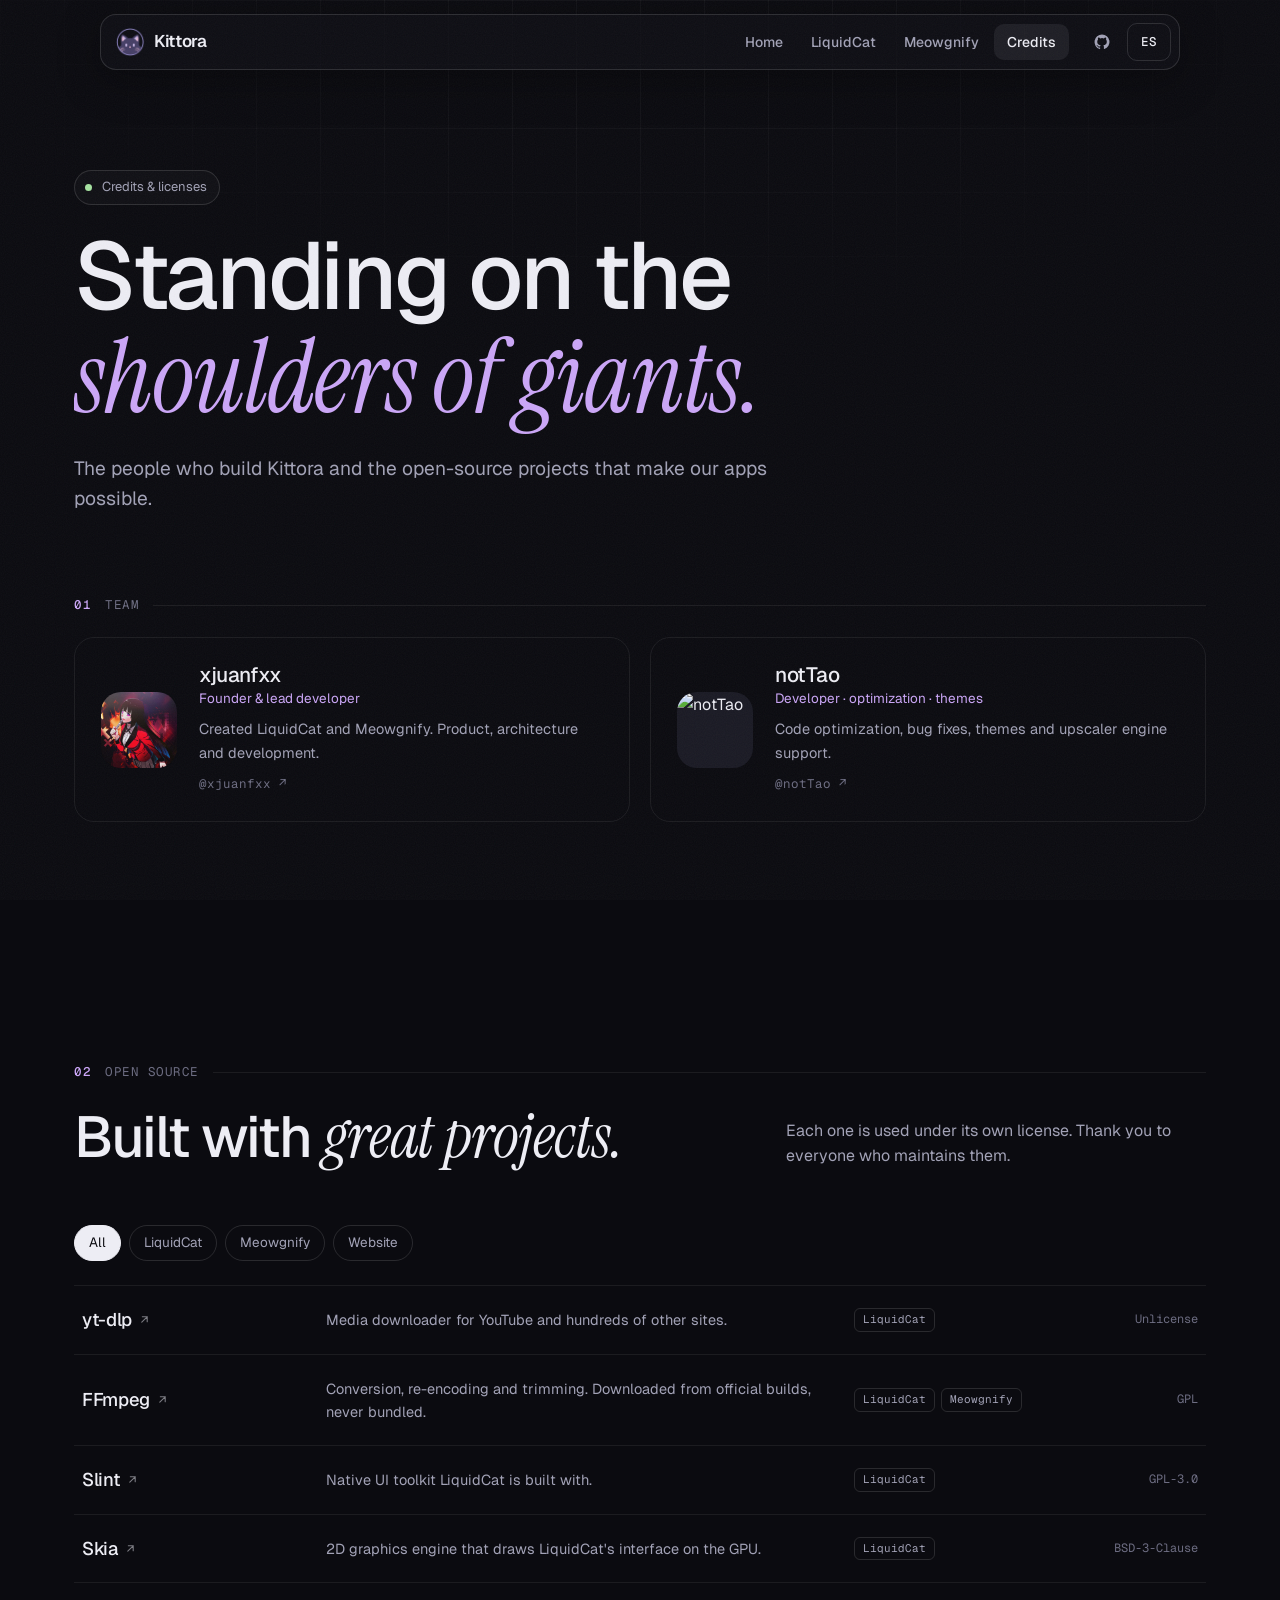
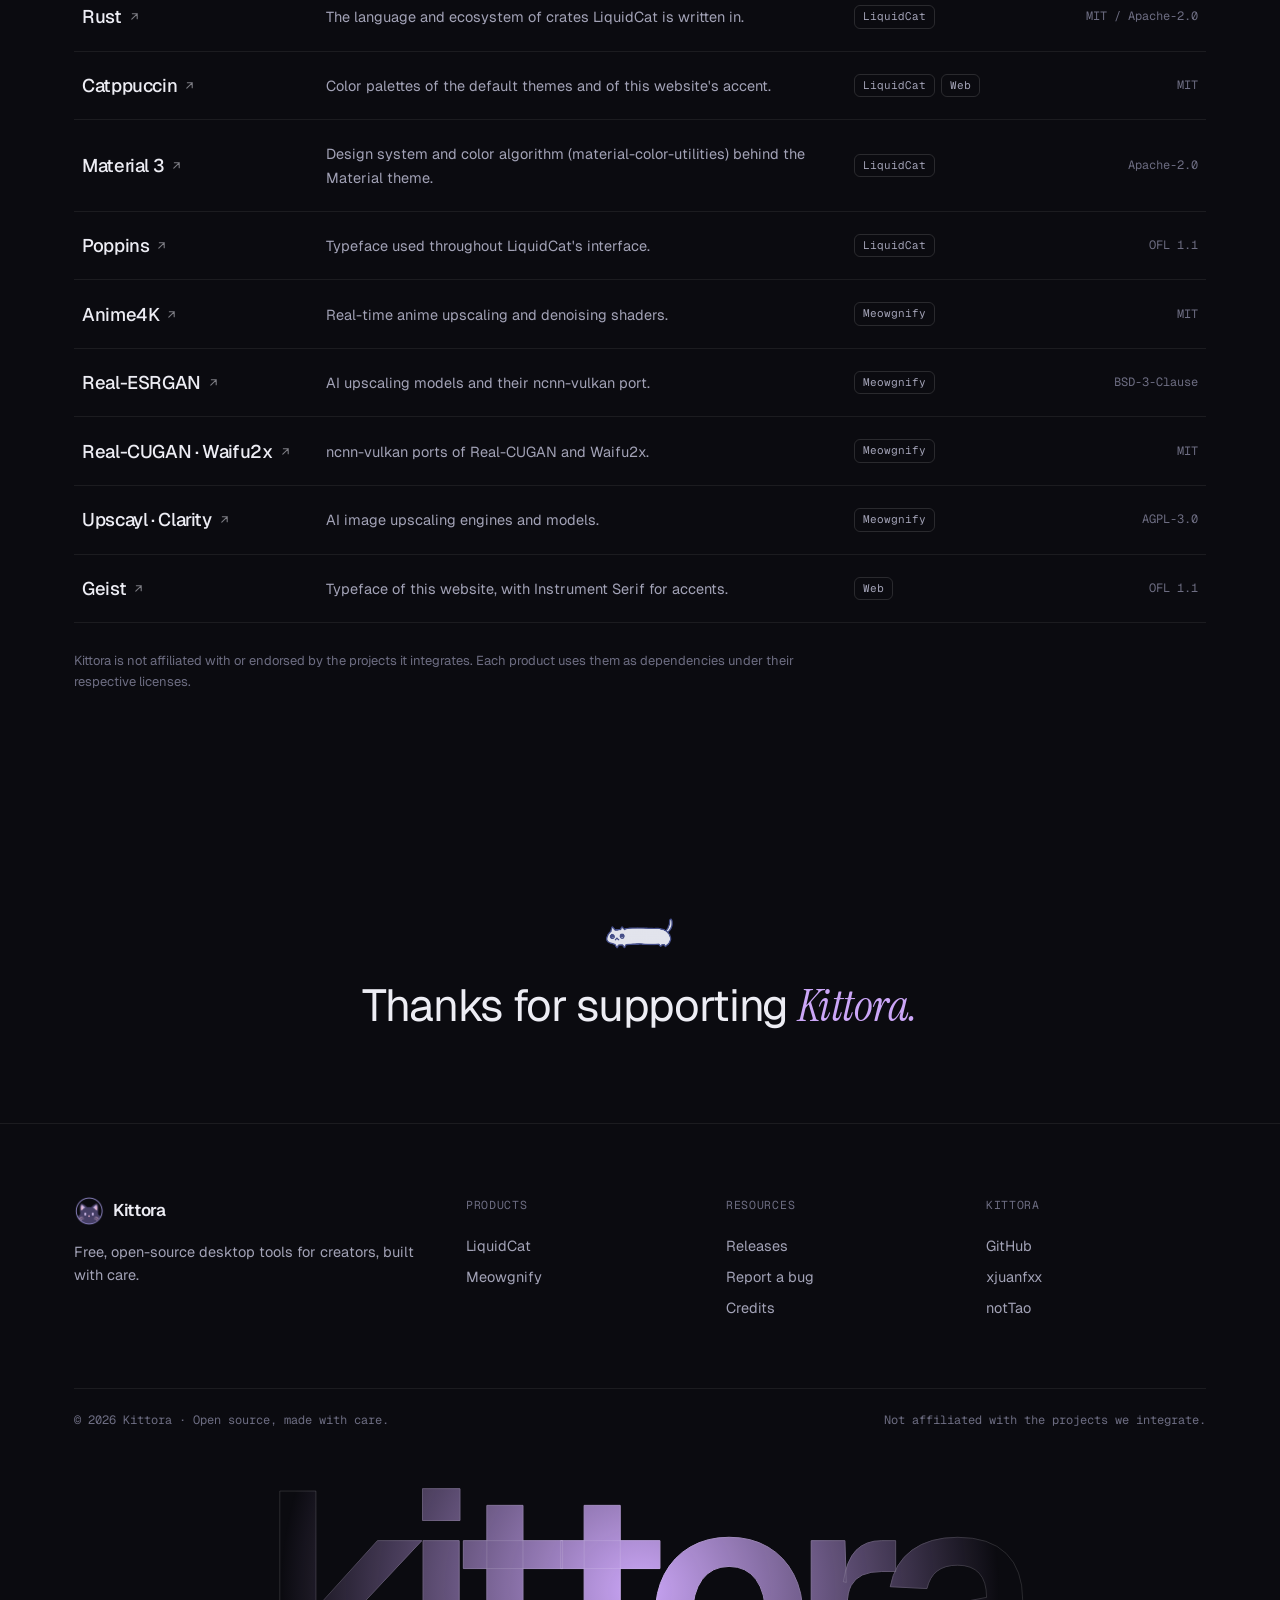
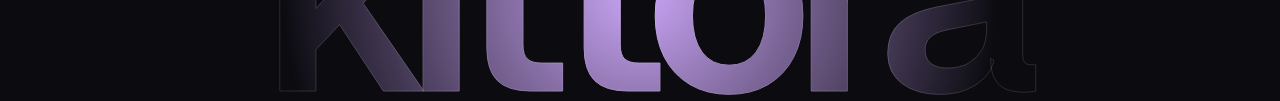
==== commit 11f6a47d: "Editorial redesign with spring animations - Geist + Instrument Serif type, fine grid, grain and a si" ====
--- a/credits/index.html
+++ b/credits/index.html
@@ -6,7 +6,7 @@
   <title>Credits — Kittora</title>
   <meta name="description" content="The people and open-source projects behind Kittora, LiquidCat and Meowgnify.">
   <link rel="canonical" href="https://www.kittora.dev/credits/">
-  <meta name="theme-color" content="#181825">
+  <meta name="theme-color" content="#0b0b10">
   <meta property="og:type" content="website">
   <meta property="og:site_name" content="Kittora">
   <meta property="og:title" content="Credits — Kittora">
@@ -15,108 +15,102 @@
   <meta property="og:image" content="https://www.kittora.dev/images/Kittora-Logo.png">
   <link rel="icon" href="/images/Kittora-Logo.png">
   <link rel="stylesheet" href="/style.css">
+  <script>document.documentElement.classList.add("js");try{var a=localStorage.getItem("kittora_accent");if(a)document.documentElement.style.setProperty("--accent",a)}catch(e){}</script>
 </head>
 <body data-title-es="Créditos — Kittora">
+  <div class="progress" aria-hidden="true"></div>
   <nav class="nav"><div class="nav-inner">
-    <a class="brand" href="/"><img src="/images/KittoraLogo2.png" alt=""><span>Kitt<b>ora</b></span></a>
-    <button class="nav-toggle" aria-label="Menu">☰</button>
+    <a class="brand" href="/"><img src="/images/KittoraLogo2.png" alt="">Kittora</a>
     <div class="nav-links">
+      <span class="nav-ind" aria-hidden="true"></span>
       <a href="/" data-i18n="nav.home">Home</a>
       <a href="/liquidcat/" data-i18n="nav.liquidcat">LiquidCat</a>
       <a href="/meowgnify/" data-i18n="nav.meowgnify">Meowgnify</a>
       <a href="/credits/" class="active" data-i18n="nav.credits">Credits</a>
-      <a class="nav-gh" href="https://github.com/Kittora" target="_blank" rel="noopener"><svg viewBox="0 0 24 24" fill="currentColor" aria-hidden="true"><path d="M12 2a10 10 0 0 0-3.16 19.49c.5.09.68-.22.68-.48v-1.7c-2.78.6-3.37-1.34-3.37-1.34-.45-1.16-1.11-1.47-1.11-1.47-.91-.62.07-.6.07-.6 1 .07 1.53 1.03 1.53 1.03.9 1.53 2.36 1.09 2.94.83.09-.65.35-1.09.63-1.34-2.22-.25-4.55-1.11-4.55-4.94 0-1.09.39-1.98 1.03-2.68-.1-.25-.45-1.27.1-2.65 0 0 .84-.27 2.75 1.02a9.6 9.6 0 0 1 5 0c1.91-1.29 2.75-1.02 2.75-1.02.55 1.38.2 2.4.1 2.65.64.7 1.03 1.59 1.03 2.68 0 3.84-2.34 4.68-4.57 4.93.36.31.68.92.68 1.85v2.74c0 .27.18.58.69.48A10 10 0 0 0 12 2Z"/></svg> GitHub</a>
-      <button class="lang-btn" id="langBtn" aria-label="Language / Idioma">ES</button>
+    </div>
+    <div class="nav-actions">
+      <a class="icon-btn gh-link" href="https://github.com/Kittora" target="_blank" rel="noopener" aria-label="GitHub"><svg viewBox="0 0 24 24" fill="currentColor" aria-hidden="true"><path d="M12 2a10 10 0 0 0-3.16 19.49c.5.09.68-.22.68-.48v-1.7c-2.78.6-3.37-1.34-3.37-1.34-.45-1.16-1.11-1.47-1.11-1.47-.91-.62.07-.6.07-.6 1 .07 1.53 1.03 1.53 1.03.9 1.53 2.36 1.09 2.94.83.09-.65.35-1.09.63-1.34-2.22-.25-4.55-1.11-4.55-4.94 0-1.09.39-1.98 1.03-2.68-.1-.25-.45-1.27.1-2.65 0 0 .84-.27 2.75 1.02a9.6 9.6 0 0 1 5 0c1.91-1.29 2.75-1.02 2.75-1.02.55 1.38.2 2.4.1 2.65.64.7 1.03 1.59 1.03 2.68 0 3.84-2.34 4.68-4.57 4.93.36.31.68.92.68 1.85v2.74c0 .27.18.58.69.48A10 10 0 0 0 12 2Z"/></svg></a>
+      <button class="lang-btn" id="langBtn" aria-label="Language / Idioma"><span>ES</span></button>
+      <button class="burger" aria-label="Menu" aria-expanded="false"><span></span><span></span></button>
     </div>
   </div></nav>
 
   <main>
-  <header class="page-head">
-    <img class="head-cat" src="/images/cute-cat.gif" alt="" aria-hidden="true">
-    <div class="eyebrow" data-i18n="cr.eyebrow">Credits</div>
-    <h1 data-i18n-html="cr.h">Credits &amp; <span class="hl">thanks</span></h1>
-    <p data-i18n="cr.sub">The people and open-source projects behind Kittora.</p>
+  <header class="page-hero">
+    <div class="wrap">
+      <span class="kicker fade-in" style="--d:.05s"><span class="dot"></span><span data-i18n="cr.kicker">Credits &amp; licenses</span></span>
+      <h1 class="display lines" data-i18n-html="cr.h1"><span class="line"><span>Standing on the</span></span><span class="line"><span><span class="serif accent">shoulders of giants.</span></span></span></h1>
+      <p class="lede fade-in" style="--d:.5s" data-i18n="cr.sub">The people who build Kittora and the open-source projects that make our apps possible.</p>
+    </div>
   </header>
 
-  <!-- Equipo -->
   <section class="section tight">
     <div class="wrap">
-      <div class="section-head reveal"><h2 data-i18n-html="cr.people_h">The <span class="hl">team</span></h2></div>
-      <div class="people">
-        <div class="person reveal">
-          <div class="avatar"><img src="/images/juanfx.png" alt="xjuanfxx" loading="lazy"></div>
-          <h3>xjuanfxx</h3>
-          <div class="who" data-i18n="team.xjuan_role">Founder &amp; lead developer</div>
-          <p data-i18n="team.xjuan_p">Created LiquidCat and Meowgnify. Product idea, architecture and development.</p>
-          <a class="btn btn-ghost" href="https://github.com/xjuanfxx" target="_blank" rel="noopener">@xjuanfxx</a>
+      <div class="label" data-reveal><b>01</b><span data-i18n="cr.team_label">Team</span></div>
+      <div class="team">
+        <div class="member" data-reveal>
+          <div class="av"><img src="/images/juanfx.png" alt="xjuanfxx" loading="lazy"></div>
+          <div><h3>xjuanfxx</h3><div class="role" data-i18n="team.xjuan_role">Founder &amp; lead developer</div><p data-i18n="team.xjuan_p">Created LiquidCat and Meowgnify. Product, architecture and development.</p><a class="gh" href="https://github.com/xjuanfxx" target="_blank" rel="noopener">@xjuanfxx ↗</a></div>
         </div>
-        <div class="person reveal">
-          <div class="avatar"><img src="https://github.com/notTao.png?size=192" alt="notTao" loading="lazy"></div>
-          <h3>notTao</h3>
-          <div class="who" data-i18n="team.notao_role">Developer · optimization · themes</div>
-          <p data-i18n="team.notao_p">Code optimization, bug fixes, themes and upscaler engine support.</p>
-          <a class="btn btn-ghost" href="https://github.com/notTao" target="_blank" rel="noopener">@notTao</a>
+        <div class="member" data-reveal>
+          <div class="av"><img src="https://github.com/notTao.png?size=192" alt="notTao" loading="lazy"></div>
+          <div><h3>notTao</h3><div class="role" data-i18n="team.notao_role">Developer · optimization · themes</div><p data-i18n="team.notao_p">Code optimization, bug fixes, themes and upscaler engine support.</p><a class="gh" href="https://github.com/notTao" target="_blank" rel="noopener">@notTao ↗</a></div>
         </div>
       </div>
     </div>
   </section>
 
-  <!-- Open source -->
-  <section class="section alt">
+  <section class="section">
     <div class="wrap">
-      <div class="section-head reveal">
-        <h2 data-i18n-html="cr.oss_h">Open-source <span class="hl">projects</span></h2>
-        <p data-i18n="cr.oss_sub">Our apps stand on the shoulders of these projects. Each one is used under its own license.</p>
+      <div class="label" data-reveal><b>02</b><span data-i18n="cr.oss_label">Open source</span></div>
+      <div class="sec-head">
+        <h2 class="h2" data-reveal data-i18n-html="cr.oss_h">Built with <span class="serif">great projects.</span></h2>
+        <p data-reveal data-i18n="cr.oss_sub">Each one is used under its own license. Thank you to everyone who maintains them.</p>
       </div>
-      <div class="grid c3">
-        <div class="card credit reveal"><h3>yt-dlp</h3><p data-i18n="cr.ytdlp_p">Media downloader for YouTube and hundreds of other sites.</p><span class="used">LiquidCat</span><p class="meta"><a href="https://github.com/yt-dlp/yt-dlp" target="_blank" rel="noopener">github.com/yt-dlp</a> · Unlicense</p></div>
-        <div class="card credit reveal"><h3>FFmpeg</h3><p data-i18n="cr.ffmpeg_p">Conversion, re-encoding and trimming. Downloaded from official builds, never bundled.</p><span class="used">LiquidCat</span><span class="used">Meowgnify</span><p class="meta"><a href="https://ffmpeg.org" target="_blank" rel="noopener">ffmpeg.org</a> · GPL</p></div>
-        <div class="card credit reveal"><h3>Slint</h3><p data-i18n="cr.slint_p">Native UI toolkit LiquidCat is built with.</p><span class="used">LiquidCat</span><p class="meta"><a href="https://slint.dev" target="_blank" rel="noopener">slint.dev</a> · GPL-3.0</p></div>
-        <div class="card credit reveal"><h3>Skia</h3><p data-i18n="cr.skia_p">2D graphics engine that draws LiquidCat's interface on the GPU.</p><span class="used">LiquidCat</span><p class="meta"><a href="https://skia.org" target="_blank" rel="noopener">skia.org</a> · BSD-3-Clause</p></div>
-        <div class="card credit reveal"><h3>Rust</h3><p data-i18n="cr.rust_p">The language and ecosystem of crates LiquidCat is written in.</p><span class="used">LiquidCat</span><p class="meta"><a href="https://www.rust-lang.org" target="_blank" rel="noopener">rust-lang.org</a> · MIT / Apache-2.0</p></div>
-        <div class="card credit reveal"><h3>Catppuccin</h3><p data-i18n="cr.catppuccin_p">Color palette of the default themes and of this website.</p><span class="used">LiquidCat</span><span class="used">Web</span><p class="meta"><a href="https://catppuccin.com" target="_blank" rel="noopener">catppuccin.com</a> · MIT</p></div>
-        <div class="card credit reveal"><h3>Material 3</h3><p data-i18n="cr.material_p">Design system and color algorithm (material-color-utilities) behind the Material theme.</p><span class="used">LiquidCat</span><p class="meta"><a href="https://m3.material.io" target="_blank" rel="noopener">m3.material.io</a> · Apache-2.0</p></div>
-        <div class="card credit reveal"><h3>Poppins</h3><p data-i18n="cr.poppins_p">Typeface used throughout LiquidCat's interface.</p><span class="used">LiquidCat</span><p class="meta"><a href="https://github.com/itfoundry/Poppins" target="_blank" rel="noopener">github.com/itfoundry</a> · OFL 1.1</p></div>
-        <div class="card credit reveal"><h3>Anime4K</h3><p data-i18n="cr.anime4k_p">Real-time anime upscaling and denoising shaders.</p><span class="used">Meowgnify</span><p class="meta"><a href="https://github.com/bloc97/Anime4K" target="_blank" rel="noopener">github.com/bloc97</a> · MIT</p></div>
-        <div class="card credit reveal"><h3>Real-ESRGAN</h3><p data-i18n="cr.esrgan_p">AI upscaling models and their ncnn-vulkan port.</p><span class="used">Meowgnify</span><p class="meta"><a href="https://github.com/xinntao/Real-ESRGAN" target="_blank" rel="noopener">github.com/xinntao</a> · BSD-3-Clause</p></div>
-        <div class="card credit reveal"><h3>Real-CUGAN · Waifu2x</h3><p data-i18n="cr.cugan_p">ncnn-vulkan ports of Real-CUGAN and Waifu2x.</p><span class="used">Meowgnify</span><p class="meta"><a href="https://github.com/nihui/realcugan-ncnn-vulkan" target="_blank" rel="noopener">github.com/nihui</a> · MIT</p></div>
-        <div class="card credit reveal"><h3>Upscayl · Clarity</h3><p data-i18n="cr.upscayl_p">AI image upscaling engines and models.</p><span class="used">Meowgnify</span><p class="meta"><a href="https://github.com/upscayl/upscayl" target="_blank" rel="noopener">github.com/upscayl</a> · AGPL-3.0</p></div>
+      <div class="filters" data-reveal data-filters>
+        <button class="chip-btn" aria-pressed="true" data-filter="all" data-i18n="cr.all">All</button>
+        <button class="chip-btn" aria-pressed="false" data-filter="lc">LiquidCat</button>
+        <button class="chip-btn" aria-pressed="false" data-filter="mw">Meowgnify</button>
+        <button class="chip-btn" aria-pressed="false" data-filter="web" data-i18n="cr.web">Website</button>
       </div>
+      <div class="credits" data-credits>
+        <div class="credit" data-tags="lc" data-reveal><h3><a href="https://github.com/yt-dlp/yt-dlp" target="_blank" rel="noopener">yt-dlp<svg viewBox="0 0 24 24" fill="none" stroke="currentColor" stroke-width="2" stroke-linecap="round" aria-hidden="true"><path d="M7 17 17 7M8 7h9v9"/></svg></a></h3><p data-i18n="cr.ytdlp_p">Media downloader for YouTube and hundreds of other sites.</p><div class="used"><span>LiquidCat</span></div><div class="lic">Unlicense</div></div>
+        <div class="credit" data-tags="lc mw" data-reveal><h3><a href="https://ffmpeg.org" target="_blank" rel="noopener">FFmpeg<svg viewBox="0 0 24 24" fill="none" stroke="currentColor" stroke-width="2" stroke-linecap="round" aria-hidden="true"><path d="M7 17 17 7M8 7h9v9"/></svg></a></h3><p data-i18n="cr.ffmpeg_p">Conversion, re-encoding and trimming. Downloaded from official builds, never bundled.</p><div class="used"><span>LiquidCat</span><span>Meowgnify</span></div><div class="lic">GPL</div></div>
+        <div class="credit" data-tags="lc" data-reveal><h3><a href="https://slint.dev" target="_blank" rel="noopener">Slint<svg viewBox="0 0 24 24" fill="none" stroke="currentColor" stroke-width="2" stroke-linecap="round" aria-hidden="true"><path d="M7 17 17 7M8 7h9v9"/></svg></a></h3><p data-i18n="cr.slint_p">Native UI toolkit LiquidCat is built with.</p><div class="used"><span>LiquidCat</span></div><div class="lic">GPL-3.0</div></div>
+        <div class="credit" data-tags="lc" data-reveal><h3><a href="https://skia.org" target="_blank" rel="noopener">Skia<svg viewBox="0 0 24 24" fill="none" stroke="currentColor" stroke-width="2" stroke-linecap="round" aria-hidden="true"><path d="M7 17 17 7M8 7h9v9"/></svg></a></h3><p data-i18n="cr.skia_p">2D graphics engine that draws LiquidCat's interface on the GPU.</p><div class="used"><span>LiquidCat</span></div><div class="lic">BSD-3-Clause</div></div>
+        <div class="credit" data-tags="lc" data-reveal><h3><a href="https://www.rust-lang.org" target="_blank" rel="noopener">Rust<svg viewBox="0 0 24 24" fill="none" stroke="currentColor" stroke-width="2" stroke-linecap="round" aria-hidden="true"><path d="M7 17 17 7M8 7h9v9"/></svg></a></h3><p data-i18n="cr.rust_p">The language and ecosystem of crates LiquidCat is written in.</p><div class="used"><span>LiquidCat</span></div><div class="lic">MIT / Apache-2.0</div></div>
+        <div class="credit" data-tags="lc web" data-reveal><h3><a href="https://catppuccin.com" target="_blank" rel="noopener">Catppuccin<svg viewBox="0 0 24 24" fill="none" stroke="currentColor" stroke-width="2" stroke-linecap="round" aria-hidden="true"><path d="M7 17 17 7M8 7h9v9"/></svg></a></h3><p data-i18n="cr.catppuccin_p">Color palettes of the default themes and of this website's accent.</p><div class="used"><span>LiquidCat</span><span>Web</span></div><div class="lic">MIT</div></div>
+        <div class="credit" data-tags="lc" data-reveal><h3><a href="https://m3.material.io" target="_blank" rel="noopener">Material 3<svg viewBox="0 0 24 24" fill="none" stroke="currentColor" stroke-width="2" stroke-linecap="round" aria-hidden="true"><path d="M7 17 17 7M8 7h9v9"/></svg></a></h3><p data-i18n="cr.material_p">Design system and color algorithm (material-color-utilities) behind the Material theme.</p><div class="used"><span>LiquidCat</span></div><div class="lic">Apache-2.0</div></div>
+        <div class="credit" data-tags="lc" data-reveal><h3><a href="https://github.com/itfoundry/Poppins" target="_blank" rel="noopener">Poppins<svg viewBox="0 0 24 24" fill="none" stroke="currentColor" stroke-width="2" stroke-linecap="round" aria-hidden="true"><path d="M7 17 17 7M8 7h9v9"/></svg></a></h3><p data-i18n="cr.poppins_p">Typeface used throughout LiquidCat's interface.</p><div class="used"><span>LiquidCat</span></div><div class="lic">OFL 1.1</div></div>
+        <div class="credit" data-tags="mw" data-reveal><h3><a href="https://github.com/bloc97/Anime4K" target="_blank" rel="noopener">Anime4K<svg viewBox="0 0 24 24" fill="none" stroke="currentColor" stroke-width="2" stroke-linecap="round" aria-hidden="true"><path d="M7 17 17 7M8 7h9v9"/></svg></a></h3><p data-i18n="cr.anime4k_p">Real-time anime upscaling and denoising shaders.</p><div class="used"><span>Meowgnify</span></div><div class="lic">MIT</div></div>
+        <div class="credit" data-tags="mw" data-reveal><h3><a href="https://github.com/xinntao/Real-ESRGAN" target="_blank" rel="noopener">Real-ESRGAN<svg viewBox="0 0 24 24" fill="none" stroke="currentColor" stroke-width="2" stroke-linecap="round" aria-hidden="true"><path d="M7 17 17 7M8 7h9v9"/></svg></a></h3><p data-i18n="cr.esrgan_p">AI upscaling models and their ncnn-vulkan port.</p><div class="used"><span>Meowgnify</span></div><div class="lic">BSD-3-Clause</div></div>
+        <div class="credit" data-tags="mw" data-reveal><h3><a href="https://github.com/nihui/realcugan-ncnn-vulkan" target="_blank" rel="noopener">Real-CUGAN · Waifu2x<svg viewBox="0 0 24 24" fill="none" stroke="currentColor" stroke-width="2" stroke-linecap="round" aria-hidden="true"><path d="M7 17 17 7M8 7h9v9"/></svg></a></h3><p data-i18n="cr.cugan_p">ncnn-vulkan ports of Real-CUGAN and Waifu2x.</p><div class="used"><span>Meowgnify</span></div><div class="lic">MIT</div></div>
+        <div class="credit" data-tags="mw" data-reveal><h3><a href="https://github.com/upscayl/upscayl" target="_blank" rel="noopener">Upscayl · Clarity<svg viewBox="0 0 24 24" fill="none" stroke="currentColor" stroke-width="2" stroke-linecap="round" aria-hidden="true"><path d="M7 17 17 7M8 7h9v9"/></svg></a></h3><p data-i18n="cr.upscayl_p">AI image upscaling engines and models.</p><div class="used"><span>Meowgnify</span></div><div class="lic">AGPL-3.0</div></div>
+        <div class="credit" data-tags="web" data-reveal><h3><a href="https://vercel.com/font" target="_blank" rel="noopener">Geist<svg viewBox="0 0 24 24" fill="none" stroke="currentColor" stroke-width="2" stroke-linecap="round" aria-hidden="true"><path d="M7 17 17 7M8 7h9v9"/></svg></a></h3><p data-i18n="cr.geist_p">Typeface of this website, with Instrument Serif for accents.</p><div class="used"><span>Web</span></div><div class="lic">OFL 1.1</div></div>
+      </div>
+      <p class="legal" data-reveal data-i18n="notice.legal">Kittora is not affiliated with or endorsed by the projects it integrates. Each product uses them as dependencies under their respective licenses.</p>
+    </div>
+  </section>
 
-      <p class="notice reveal" data-i18n="notice.legal">Kittora is not affiliated with or endorsed by the projects it integrates. Each product uses them as dependencies under their respective licenses.</p>
-
-      <div class="cat-divider reveal"><img src="/images/stretch-cat.gif" alt="" aria-hidden="true"></div>
-      <p style="text-align:center;color:var(--mauve);font-family:var(--font-display);font-weight:700;font-size:1.1rem" class="reveal" data-i18n="cr.thanks">Thanks for supporting Kittora! 💜</p>
+  <section class="thanks">
+    <div class="wrap">
+      <img src="/images/stretch-cat.gif" alt="" aria-hidden="true" data-reveal="pop">
+      <p data-reveal data-i18n-html="cr.thanks">Thanks for supporting <span class="serif accent">Kittora.</span></p>
     </div>
   </section>
   </main>
 
-  <footer><div class="foot-inner">
-    <div class="foot-about">
-      <a class="foot-brand" href="/"><img src="/images/KittoraLogo2.png" alt="">Kittora</a>
-      <p data-i18n="foot.tagline">Free, open-source desktop tools for creators, built with care.</p>
+  <footer><div class="wrap">
+    <div class="foot">
+      <div class="foot-about"><a class="brand" href="/"><img src="/images/KittoraLogo2.png" alt="">Kittora</a><p data-i18n="foot.tagline">Free, open-source desktop tools for creators, built with care.</p></div>
+      <div class="foot-col"><h4 data-i18n="foot.products">Products</h4><a href="/liquidcat/">LiquidCat</a><a href="/meowgnify/">Meowgnify</a></div>
+      <div class="foot-col"><h4 data-i18n="foot.resources">Resources</h4><a href="https://github.com/Kittora/LiquidCat/releases" target="_blank" rel="noopener" data-i18n="foot.releases">Releases</a><a href="https://github.com/Kittora/LiquidCat/issues" target="_blank" rel="noopener" data-i18n="foot.bug">Report a bug</a><a href="/credits/" data-i18n="nav.credits">Credits</a></div>
+      <div class="foot-col"><h4>Kittora</h4><a href="https://github.com/Kittora" target="_blank" rel="noopener">GitHub</a><a href="https://github.com/xjuanfxx" target="_blank" rel="noopener">xjuanfxx</a><a href="https://github.com/notTao" target="_blank" rel="noopener">notTao</a></div>
     </div>
-    <div class="foot-col">
-      <h4 data-i18n="foot.products">Products</h4>
-      <a href="/liquidcat/">LiquidCat</a>
-      <a href="/meowgnify/">Meowgnify</a>
-    </div>
-    <div class="foot-col">
-      <h4 data-i18n="foot.resources">Resources</h4>
-      <a href="https://github.com/Kittora/LiquidCat/releases" target="_blank" rel="noopener" data-i18n="foot.releases">Releases</a>
-      <a href="https://github.com/Kittora/LiquidCat/issues" target="_blank" rel="noopener" data-i18n="foot.bug">Report a bug</a>
-      <a href="/credits/" data-i18n="nav.credits">Credits</a>
-    </div>
-    <div class="foot-col">
-      <h4>Kittora</h4>
-      <a href="https://github.com/Kittora" target="_blank" rel="noopener">GitHub</a>
-      <a href="https://github.com/xjuanfxx" target="_blank" rel="noopener">xjuanfxx</a>
-      <a href="https://github.com/notTao" target="_blank" rel="noopener">notTao</a>
-    </div>
-    <div class="foot-note"><span data-i18n="foot.note">© 2026 Kittora. All products are open source.</span><span data-i18n="foot.legal">Not affiliated with the projects we integrate.</span></div>
+    <div class="foot-bottom"><span data-i18n="foot.note">© 2026 Kittora · Open source, made with care.</span><span data-i18n="foot.legal">Not affiliated with the projects we integrate.</span></div>
+    <div class="wordmark" aria-hidden="true">kittora</div>
   </div></footer>
 
-  <div class="lightbox" id="lightbox"><img src="" alt=""></div>
   <script src="/script.js"></script>
 </body>
 </html>
--- a/style.css
+++ b/style.css
@@ -1,338 +1,606 @@
 /* ============================================================
-   Kittora — sitio web  ·  Tema Catppuccin Mocha
+   Kittora — sitio web
+   Diseño editorial oscuro: tipografía Geist + Instrument Serif,
+   líneas finas, un único acento (cambia con el gato elegido) y
+   animaciones con física de muelle.
    ============================================================ */
-@import url('https://fonts.googleapis.com/css2?family=Inter:wght@400;500;600;700&family=Quicksand:wght@600;700&display=swap');
+@import url('https://fonts.googleapis.com/css2?family=Geist:wght@400;500;600;700&family=Geist+Mono:wght@400;500&family=Instrument+Serif:ital@0;1&display=swap');
+
+/* El acento es una propiedad registrada para que cambie con transición
+   al elegir otro gato (ver el selector de temas). */
+@property --accent { syntax:'<color>'; inherits:true; initial-value:#cba6f7; }
 
 :root {
-  /* Catppuccin Mocha */
-  --crust:#11111b; --mantle:#181825; --base:#1e1e2e;
-  --surface0:#313244; --surface1:#45475a; --surface2:#585b70;
-  --overlay0:#6c7086; --overlay1:#7f849c;
-  --text:#cdd6f4; --subtext1:#bac2de; --subtext0:#a6adc8;
-  --blue:#89b4fa; --sapphire:#74c7ec; --sky:#89dceb; --teal:#94e2d5;
-  --green:#a6e3a1; --yellow:#f9e2af; --peach:#fab387; --maroon:#eba0ac;
-  --red:#f38ba8; --mauve:#cba6f7; --pink:#f5c2e7; --lavender:#b4befe;
-  --flamingo:#f2cdcd; --rosewater:#f5e0dc;
-
-  --accent:var(--mauve);
-  --accent-grad:linear-gradient(135deg, var(--lavender), var(--mauve) 45%, var(--pink));
-  --radius:16px; --radius-sm:10px;
-  --maxw:1120px;
-  --nav-h:64px;
-  --shadow:0 20px 50px rgba(0,0,0,.40);
-  --font-display:"Quicksand", "Inter", "Segoe UI Variable", "Segoe UI", system-ui, sans-serif;
-  --font-body:"Inter", "Segoe UI Variable", "Segoe UI", system-ui, -apple-system, sans-serif;
-}
-
+  --bg:#0b0b10; --bg-2:#101017; --panel:#14141c; --panel-2:#1a1a24;
+  --line:rgba(255,255,255,.07); --line-2:rgba(255,255,255,.13); --line-3:rgba(255,255,255,.22);
+  --text:#ededf4; --muted:#a2a2b6; --dim:#6d6d82;
+  --accent:#cba6f7;
+  --accent-soft:color-mix(in srgb, var(--accent) 14%, transparent);
+  --accent-line:color-mix(in srgb, var(--accent) 45%, transparent);
+  --ink:#0b0b10;
+  --ok:#a6e3a1; --warn:#f9e2af;
+
+  --sans:"Geist", "Segoe UI Variable", system-ui, -apple-system, sans-serif;
+  --serif:"Instrument Serif", Georgia, serif;
+  --mono:"Geist Mono", "Cascadia Mono", Consolas, monospace;
+
+  --maxw:1180px;
+  --r:18px; --r-sm:12px;
+
+  /* Curvas: --spring rebota (~20 %), --soft apenas se pasa. Respaldo con
+     cubic-bezier para navegadores sin linear(). */
+  --spring:cubic-bezier(.34,1.56,.64,1);
+  --soft:cubic-bezier(.22,1.2,.36,1);
+  --out:cubic-bezier(.16,1,.3,1);
+  --t-spring:.9s; --t-soft:.6s;
+}
+@supports (transition-timing-function: linear(0, 1)) {
+  :root {
+    --spring:linear(0, .051, .179, .354, .545, .731, .894, 1.026, 1.12, 1.179, 1.205, 1.205, 1.185, 1.152, 1.113, 1.074, 1.037, 1.007, .983, .968, .959, .957, .959, .965, .973, .981, .989, .996, 1.001, 1.005, 1.008, 1.009, 1.009, 1.008, 1.006, 1.005, 1.003, 1.002, 1, .999, 1);
+    --soft:linear(0, .017, .062, .127, .203, .286, .371, .455, .535, .609, .677, .738, .792, .839, .879, .912, .94, .963, .981, .995, 1.005, 1.013, 1.018, 1.021, 1.023, 1.023, 1.023, 1.022, 1.02, 1.019, 1.017, 1.015, 1.013, 1.011, 1.009, 1.008, 1.006, 1.005, 1.004, 1.003, 1);
+  }
+}
+
+html { transition:--accent .8s var(--out); }
 * { box-sizing:border-box; margin:0; padding:0; }
-html { scroll-behavior:smooth; scroll-padding-top:calc(var(--nav-h) + 16px); }
-
+html { scroll-behavior:smooth; scroll-padding-top:96px; }
 body {
-  font-family:var(--font-body);
-  color:var(--text);
-  background:var(--base);
-  line-height:1.6;
-  min-height:100vh;
-  overflow-x:hidden;
-  -webkit-font-smoothing:antialiased;
-}
-
-/* Aura de fondo (glow tipo logo liquid glass) */
+  font-family:var(--sans); color:var(--text); background:var(--bg);
+  line-height:1.6; font-size:16px; min-height:100vh; overflow-x:clip;
+  -webkit-font-smoothing:antialiased; text-rendering:optimizeLegibility;
+}
+/* Rejilla fina que se desvanece y grano muy suave encima de todo. */
 body::before {
-  content:"";
-  position:fixed; inset:0; z-index:-2; pointer-events:none;
-  background:
-    radial-gradient(60% 45% at 18% 0%,  rgba(180,190,254,.12), transparent 60%),
-    radial-gradient(55% 45% at 85% 8%,  rgba(245,194,231,.10), transparent 60%),
-    radial-gradient(70% 60% at 50% 110%, rgba(137,180,250,.08), transparent 60%);
-}
-
-a { color:var(--lavender); text-decoration:none; transition:color .15s ease; }
-a:hover { color:var(--pink); }
+  content:""; position:fixed; inset:0; z-index:-2; pointer-events:none;
+  background-image:
+    linear-gradient(var(--line) 1px, transparent 1px),
+    linear-gradient(90deg, var(--line) 1px, transparent 1px);
+  background-size:64px 64px;
+  mask-image:radial-gradient(ellipse 80% 55% at 50% 0%, #000 20%, transparent 75%);
+  opacity:.55;
+}
+body::after {
+  content:""; position:fixed; inset:0; z-index:200; pointer-events:none; opacity:.045;
+  background-image:url("data:image/svg+xml,%3Csvg xmlns='http://www.w3.org/2000/svg' width='160' height='160'%3E%3Cfilter id='n'%3E%3CfeTurbulence type='fractalNoise' baseFrequency='.9' numOctaves='2' stitchTiles='stitch'/%3E%3C/filter%3E%3Crect width='100%25' height='100%25' filter='url(%23n)'/%3E%3C/svg%3E");
+}
+::selection { background:var(--accent); color:var(--ink); }
+a { color:inherit; text-decoration:none; }
 img { max-width:100%; display:block; }
-:focus-visible { outline:2px solid var(--mauve); outline-offset:3px; border-radius:6px; }
+button { font:inherit; color:inherit; background:none; border:0; cursor:pointer; }
+:focus-visible { outline:2px solid var(--accent); outline-offset:3px; border-radius:8px; }
 .sr-only { position:absolute; width:1px; height:1px; overflow:hidden; clip:rect(0 0 0 0); white-space:nowrap; }
-
-.wrap { width:100%; max-width:var(--maxw); margin:0 auto; padding:0 22px; }
-.eyebrow { display:inline-block; color:var(--mauve); font-weight:600; letter-spacing:1.6px;
-  font-size:12px; text-transform:uppercase; margin-bottom:12px; }
-.mono { font-family:"Cascadia Mono","Consolas",monospace; }
-
-/* ---------------- Navbar ---------------- */
-.nav {
-  position:sticky; top:0; z-index:100;
-  background:color-mix(in srgb, var(--mantle) 80%, transparent);
-  backdrop-filter:blur(14px) saturate(140%);
-  border-bottom:1px solid color-mix(in srgb, var(--surface0) 70%, transparent);
-}
-.nav-inner { display:flex; align-items:center; gap:20px; height:var(--nav-h);
-  max-width:var(--maxw); margin:0 auto; padding:0 22px; }
-.brand { display:flex; align-items:center; gap:10px; font-family:var(--font-display);
-  font-weight:700; font-size:22px; color:var(--text); letter-spacing:-.3px; }
-.brand:hover { color:var(--text); }
-.brand img { width:36px; height:36px; border-radius:50%; }
-.brand span b { color:var(--mauve); }
-.nav-links { display:flex; align-items:center; gap:2px; margin-left:auto; }
-.nav-links a { color:var(--subtext0); font-weight:500; font-size:14px;
-  padding:7px 13px; border-radius:9px; transition:.15s; }
-.nav-links a:hover { color:var(--text); background:var(--surface0); }
-.nav-links a.active { color:var(--text); background:color-mix(in srgb, var(--mauve) 18%, transparent); }
-.nav-gh { display:inline-flex; align-items:center; gap:7px; }
-.nav-gh svg { width:17px; height:17px; }
-.nav-toggle { display:none; margin-left:auto; width:40px; height:40px; border:0;
-  border-radius:10px; background:var(--surface0); color:var(--text); cursor:pointer; font-size:19px; }
+.serif { font-family:var(--serif); font-style:italic; font-weight:400; letter-spacing:-.01em; }
+.mono { font-family:var(--mono); }
+.accent { color:var(--accent); }
+
+.wrap { width:100%; max-width:var(--maxw); margin:0 auto; padding:0 24px; }
+
+/* Barra de progreso de scroll */
+.progress { position:fixed; top:0; left:0; right:0; height:2px; z-index:150; pointer-events:none;
+  background:var(--accent); transform-origin:0 50%; transform:scaleX(var(--scroll,0)); }
+
+/* ---------------- Navegación flotante ---------------- */
+.nav { position:fixed; top:14px; left:50%; z-index:120; width:min(calc(100% - 28px), 1080px);
+  transform:translateX(-50%); transition:top .5s var(--soft), width .5s var(--soft); }
+.nav-inner { display:flex; align-items:center; gap:8px; height:56px; padding:0 8px 0 14px;
+  border-radius:16px; border:1px solid var(--line-2);
+  background:color-mix(in srgb, var(--bg-2) 72%, transparent);
+  backdrop-filter:blur(18px) saturate(150%); -webkit-backdrop-filter:blur(18px) saturate(150%);
+  box-shadow:0 10px 40px rgba(0,0,0,.35); transition:height .5s var(--soft), box-shadow .3s; }
+.nav.scrolled { top:8px; width:min(calc(100% - 28px), 980px); }
+.nav.scrolled .nav-inner { height:50px; box-shadow:0 14px 50px rgba(0,0,0,.5); }
+.brand { display:flex; align-items:center; gap:9px; font-weight:600; font-size:17px; letter-spacing:-.02em; margin-right:auto; }
+.brand img { width:30px; height:30px; border-radius:50%; transition:transform .9s var(--spring); }
+.brand:hover img { transform:rotate(-14deg) scale(1.12); }
+.nav-links { position:relative; display:flex; align-items:center; gap:2px; }
+.nav-links a { position:relative; z-index:1; font-size:14px; font-weight:500; color:var(--muted);
+  padding:7px 13px; border-radius:10px; transition:color .2s; }
+.nav-links a:hover, .nav-links a.active { color:var(--text); }
+/* Indicador que se desliza bajo el enlace con el ratón (lo mueve script.js) */
+.nav-ind { position:absolute; z-index:0; top:0; left:0; height:100%; width:0; border-radius:10px;
+  background:rgba(255,255,255,.07); opacity:0;
+  transition:transform .55s var(--soft), width .55s var(--soft), opacity .25s; }
+.nav-actions { display:flex; align-items:center; gap:6px; margin-left:6px; }
+.icon-btn { display:inline-grid; place-items:center; width:38px; height:38px; border-radius:10px; color:var(--muted);
+  transition:background .2s, color .2s, transform .5s var(--spring); }
+.icon-btn:hover { background:rgba(255,255,255,.07); color:var(--text); }
+.icon-btn:active { transform:scale(.88); }
+.icon-btn svg { width:18px; height:18px; }
+.lang-btn { height:38px; min-width:44px; padding:0 10px; border-radius:10px; border:1px solid var(--line-2);
+  font-family:var(--mono); font-size:12.5px; font-weight:500; color:var(--text); perspective:200px;
+  transition:border-color .2s, transform .5s var(--spring); }
+.lang-btn:hover { border-color:var(--accent-line); }
+.lang-btn:active { transform:scale(.9); }
+.lang-btn span { display:inline-block; }
+.lang-btn.flip span { animation:flip .6s var(--soft); }
+@keyframes flip { 0% { transform:rotateX(0); } 50% { transform:rotateX(90deg); } 100% { transform:rotateX(0); } }
+.burger { display:none; width:40px; height:40px; border-radius:10px; position:relative; }
+.burger span { position:absolute; left:11px; right:11px; height:1.6px; border-radius:2px; background:var(--text);
+  transition:transform .6s var(--spring), top .3s var(--out); }
+.burger span:nth-child(1) { top:15px; } .burger span:nth-child(2) { top:23px; }
+.nav.open .burger span:nth-child(1) { top:19px; transform:rotate(45deg); }
+.nav.open .burger span:nth-child(2) { top:19px; transform:rotate(-45deg); }
 
 /* ---------------- Botones ---------------- */
-.btn { display:inline-flex; align-items:center; justify-content:center; gap:9px; font-family:var(--font-body);
-  font-weight:600; font-size:15px; padding:11px 20px; border-radius:12px; border:1px solid transparent;
-  cursor:pointer; transition:transform .12s ease, box-shadow .15s ease, background .15s ease, border-color .15s ease; white-space:nowrap; }
-.btn svg { width:18px; height:18px; flex:0 0 auto; }
-.btn-primary { color:var(--crust); background:var(--accent-grad);
-  box-shadow:0 10px 26px rgba(203,166,247,.24); }
-.btn-primary:hover { color:var(--crust); transform:translateY(-1px); box-shadow:0 14px 34px rgba(203,166,247,.36); }
-.btn-ghost { color:var(--text); background:color-mix(in srgb, var(--surface0) 70%, transparent); border-color:var(--surface1); }
-.btn-ghost:hover { color:var(--text); border-color:var(--mauve); transform:translateY(-1px); }
-.btn-lg { font-size:16px; padding:14px 26px; }
-.btn small { font-weight:500; opacity:.75; font-size:12.5px; }
-
-/* ---------------- Hero ---------------- */
-.hero { position:relative; text-align:center; padding:64px 22px 56px; overflow-x:clip; }
-/* Glows: degradados radiales que ya terminan en transparente (sin filter:blur,
-   que dejaba bordes rectos), y el hero no recorta en vertical para que el
-   resplandor inferior se funda con la sección siguiente. */
-.hero .blob { position:absolute; z-index:-1; border-radius:50%; opacity:.34; pointer-events:none;
-  animation:float 14s ease-in-out infinite; }
-.hero .blob.b1 { width:640px; height:640px; top:-260px; left:calc(8% - 140px);
-  background:radial-gradient(closest-side,color-mix(in srgb,var(--lavender) 70%,transparent),transparent); }
-.hero .blob.b2 { width:660px; height:660px; top:-240px; right:calc(6% - 140px);
-  background:radial-gradient(closest-side,color-mix(in srgb,var(--pink) 60%,transparent),transparent); animation-delay:-5s; }
-.hero .blob.b3 { width:760px; height:520px; bottom:-300px; left:calc(50% - 380px);
-  background:radial-gradient(closest-side,color-mix(in srgb,var(--blue) 45%,transparent),transparent); animation-delay:-9s; }
-@keyframes float { 0%,100%{transform:translate(0,0) scale(1);} 50%{transform:translate(0,-26px) scale(1.06);} }
-
-.hero-logo { width:clamp(150px,22vw,210px); height:auto; aspect-ratio:1; margin:0 auto 18px; border-radius:28px;
-  filter:drop-shadow(0 18px 40px rgba(17,17,27,.55)); }
-.hero-logo.brandmark { width:clamp(190px,28vw,260px); }
-.hero h1 { font-family:var(--font-display); font-size:clamp(2.3rem,6vw,4rem); line-height:1.05;
-  letter-spacing:-1px; margin:0 auto 16px; max-width:820px;
-  background:linear-gradient(120deg,var(--lavender),var(--mauve) 40%,var(--pink) 75%,var(--peach));
-  -webkit-background-clip:text; background-clip:text; -webkit-text-fill-color:transparent; }
-.hero .tagline { font-size:clamp(1.05rem,2.2vw,1.3rem); color:var(--subtext1); max-width:640px;
-  margin:0 auto 10px; font-weight:500; }
-.hero .lede { color:var(--subtext0); max-width:620px; margin:0 auto 28px; }
-.hero-cta { display:flex; gap:12px; justify-content:center; flex-wrap:wrap; }
-.hero-meta { margin-top:14px; color:var(--overlay1); font-size:13px; }
-.hero-meta a { color:var(--subtext0); text-decoration:underline; text-underline-offset:3px; text-decoration-color:var(--surface2); }
-.hero-badges { display:flex; gap:8px; justify-content:center; flex-wrap:wrap; margin-top:26px; }
-.badge { font-size:12.5px; font-weight:500; color:var(--subtext0); padding:5px 12px;
-  background:color-mix(in srgb, var(--surface0) 55%, transparent); border:1px solid var(--surface1);
-  border-radius:999px; }
-.badge b { color:var(--green); font-weight:600; }
-
-/* Estado de un producto (disponible / en desarrollo) */
-.status { display:inline-flex; align-items:center; gap:7px; font-size:12px; font-weight:600;
-  padding:4px 11px; border-radius:999px; }
-.status::before { content:""; width:7px; height:7px; border-radius:50%; background:currentColor; }
-.status.ok { color:var(--green); background:color-mix(in srgb,var(--green) 12%,transparent); }
-.status.dev { color:var(--yellow); background:color-mix(in srgb,var(--yellow) 12%,transparent); }
-
-/* ---------------- Secciones ---------------- */
-.section { padding:72px 0; }
-.section.tight { padding-top:24px; }
-.section.alt { --alt-bg:color-mix(in srgb, var(--mantle) 65%, transparent);
-  background:linear-gradient(to bottom, transparent, var(--alt-bg) 90px, var(--alt-bg) calc(100% - 90px), transparent); }
-.section-head { text-align:center; max-width:680px; margin:0 auto 40px; }
-.section-head h2 { font-family:var(--font-display); font-size:clamp(1.7rem,3.6vw,2.3rem);
-  letter-spacing:-.5px; line-height:1.2; margin-bottom:12px; }
-.section-head h2 .hl { color:var(--mauve); }
-.section-head p { color:var(--subtext0); }
-
-.page-head { text-align:center; padding:56px 22px 16px; }
-.page-head h1 { font-family:var(--font-display); font-size:clamp(2.1rem,5vw,3.1rem);
-  letter-spacing:-.6px; line-height:1.15; margin-bottom:10px; }
-.page-head h1 .hl { background:var(--accent-grad); -webkit-background-clip:text; background-clip:text; -webkit-text-fill-color:transparent; }
-.page-head p { color:var(--subtext0); max-width:640px; margin:0 auto; }
-
-/* ---------------- Grids de tarjetas ---------------- */
-.grid { display:grid; gap:18px; }
-.grid.c2 { grid-template-columns:repeat(auto-fit,minmax(min(100%,320px),1fr)); }
-.grid.c3 { grid-template-columns:repeat(auto-fit,minmax(min(100%,260px),1fr)); }
-.grid.c4 { grid-template-columns:repeat(auto-fit,minmax(min(100%,220px),1fr)); }
-
-.card { background:color-mix(in srgb, var(--mantle) 88%, transparent);
-  border:1px solid var(--surface0); border-radius:var(--radius); padding:24px;
-  transition:transform .18s ease, border-color .18s ease, box-shadow .18s ease; }
-.card:hover { transform:translateY(-3px); border-color:color-mix(in srgb, var(--mauve) 60%, var(--surface0)); box-shadow:var(--shadow); }
-.card .ic { width:44px; height:44px; display:grid; place-items:center; border-radius:12px;
-  background:color-mix(in srgb, var(--mauve) 16%, transparent); color:var(--mauve); margin-bottom:15px; }
-.card .ic svg { width:22px; height:22px; }
-.card h3 { font-family:var(--font-display); font-size:1.15rem; margin-bottom:6px; color:var(--text); }
-.card p { color:var(--subtext0); font-size:14.5px; }
-/* colores rotativos para íconos */
-.card:nth-child(7n+1) .ic{background:color-mix(in srgb,var(--mauve) 16%,transparent);color:var(--mauve);}
-.card:nth-child(7n+2) .ic{background:color-mix(in srgb,var(--blue) 16%,transparent);color:var(--blue);}
-.card:nth-child(7n+3) .ic{background:color-mix(in srgb,var(--pink) 16%,transparent);color:var(--pink);}
-.card:nth-child(7n+4) .ic{background:color-mix(in srgb,var(--teal) 16%,transparent);color:var(--teal);}
-.card:nth-child(7n+5) .ic{background:color-mix(in srgb,var(--peach) 16%,transparent);color:var(--peach);}
-.card:nth-child(7n+6) .ic{background:color-mix(in srgb,var(--green) 16%,transparent);color:var(--green);}
-.card:nth-child(7n+7) .ic{background:color-mix(in srgb,var(--sapphire) 16%,transparent);color:var(--sapphire);}
-
-/* Tarjeta de producto (home) */
-.product { display:flex; flex-direction:column; }
-.product-top { display:flex; align-items:center; gap:16px; margin-bottom:14px; }
-.product-top img { width:64px; height:64px; border-radius:14px; }
-.product-top h3 { margin:0 0 4px; font-size:1.3rem; }
-.product p { flex:1; }
-.product .tags { display:flex; flex-wrap:wrap; gap:6px; margin:16px 0 20px; }
-.tag { font-size:12px; font-weight:500; color:var(--subtext0); padding:3px 10px; border-radius:999px;
-  background:color-mix(in srgb, var(--surface0) 70%, transparent); border:1px solid var(--surface0); }
-.product .actions { display:flex; gap:10px; flex-wrap:wrap; }
-
-/* Valores (home) */
-.value { padding:22px; }
-.value h3 { font-size:1.02rem; }
-.value p { font-size:14px; }
-
-/* ---------------- Galería ---------------- */
-.shots { display:grid; grid-template-columns:repeat(auto-fit,minmax(min(100%,320px),1fr)); gap:18px; }
-.shot { background:var(--crust); border:1px solid var(--surface0); border-radius:var(--radius);
-  overflow:hidden; transition:transform .18s ease, border-color .18s ease; cursor:zoom-in; }
-.shot:hover { transform:translateY(-4px); border-color:var(--mauve); }
-.shot img { width:100%; aspect-ratio:16/10; object-fit:cover; object-position:top; }
-.shot .cap { display:flex; align-items:center; justify-content:space-between; padding:12px 16px; }
-.shot .cap b { font-family:var(--font-display); }
-.shot.wide { grid-column:1/-1; }
-.shot.wide img { aspect-ratio:auto; max-height:520px; object-fit:contain; background:var(--crust); }
-.theme-cats { display:grid; grid-template-columns:repeat(auto-fill,minmax(118px,1fr)); gap:12px; margin-top:28px; }
-.theme-cat { text-align:center; padding:14px 10px; border-radius:var(--radius-sm);
-  background:color-mix(in srgb, var(--mantle) 88%, transparent); border:1px solid var(--surface0); transition:.18s; }
-.theme-cat:hover { border-color:var(--mauve); transform:translateY(-3px); }
-.theme-cat img { width:64px; height:64px; margin:0 auto 8px; }
-.theme-cat span { display:block; font-size:12.5px; font-weight:500; color:var(--subtext0); }
-
-/* ---------------- Descargas por plataforma ---------------- */
-.platforms { display:grid; grid-template-columns:repeat(auto-fit,minmax(min(100%,300px),1fr)); gap:18px; }
-.platform { display:flex; flex-direction:column; gap:14px; }
-.platform.current { border-color:color-mix(in srgb, var(--mauve) 70%, var(--surface0)); }
+.btn { position:relative; display:inline-flex; align-items:center; justify-content:center; gap:10px;
+  height:48px; padding:0 22px; border-radius:14px; font-size:15px; font-weight:500; white-space:nowrap;
+  border:1px solid transparent; isolation:isolate; overflow:hidden;
+  transition:transform .6s var(--spring), background .25s, border-color .25s, box-shadow .3s, color .25s; }
+.btn svg { width:17px; height:17px; flex:0 0 auto; }
+.btn .arrow { transition:transform .6s var(--spring); }
+.btn:hover .arrow { transform:translateX(4px); }
+.btn:active { transform:scale(.95); transition-duration:.15s; }
+.btn-primary { background:var(--accent); color:var(--ink); font-weight:600;
+  box-shadow:0 0 0 1px color-mix(in srgb, var(--accent) 60%, #fff) inset, 0 12px 34px -10px var(--accent); }
+.btn-primary:hover { box-shadow:0 0 0 1px color-mix(in srgb, var(--accent) 60%, #fff) inset, 0 18px 44px -10px var(--accent); }
+/* Brillo que cruza el botón principal al pasar el ratón */
+.btn-primary::after { content:""; position:absolute; inset:0; z-index:-1;
+  background:linear-gradient(110deg, transparent 30%, rgba(255,255,255,.45) 50%, transparent 70%);
+  transform:translateX(-120%); transition:transform .8s var(--out); }
+.btn-primary:hover::after { transform:translateX(120%); }
+.btn-ghost { border-color:var(--line-2); color:var(--text); background:rgba(255,255,255,.02); }
+.btn-ghost:hover { border-color:var(--line-3); background:rgba(255,255,255,.05); }
+.btn-sm { height:40px; padding:0 16px; font-size:14px; border-radius:12px; }
+.btn-lg { height:54px; padding:0 26px; font-size:16px; }
+
+/* ---------------- Tipografía de secciones ---------------- */
+.kicker { display:inline-flex; align-items:center; gap:10px; padding:6px 12px 6px 10px; border-radius:999px;
+  border:1px solid var(--line-2); background:rgba(255,255,255,.025); font-size:13px; color:var(--muted); }
+.kicker .dot { width:7px; height:7px; border-radius:50%; background:var(--ok); box-shadow:0 0 0 0 var(--ok); animation:ping 2.2s var(--out) infinite; }
+@keyframes ping { 0% { box-shadow:0 0 0 0 color-mix(in srgb, var(--ok) 60%, transparent); } 80%,100% { box-shadow:0 0 0 9px transparent; } }
+.label { display:flex; align-items:center; gap:14px; font-family:var(--mono); font-size:12.5px; color:var(--dim);
+  letter-spacing:.04em; text-transform:uppercase; margin-bottom:22px; }
+.label b { color:var(--accent); font-weight:500; }
+.label::after { content:""; flex:1; height:1px; background:var(--line); transform-origin:0 50%;
+  transform:scaleX(0); transition:transform 1.4s var(--out) .2s; }
+.label.in::after { transform:scaleX(1); }
+h1, h2, h3 { font-weight:500; letter-spacing:-.035em; line-height:1.04; }
+.display { font-size:clamp(2.9rem, 7.4vw, 6rem); }
+.display .serif { font-size:1.08em; }
+.h2 { font-size:clamp(2.1rem, 4.6vw, 3.6rem); max-width:20ch; text-wrap:balance; }
+.h2 .serif { font-size:1.08em; }
+.lede { font-size:clamp(1.05rem, 1.6vw, 1.2rem); color:var(--muted); max-width:56ch; }
+.sec-head { display:grid; grid-template-columns:1fr minmax(0, 420px); gap:24px 60px; align-items:end; margin-bottom:56px; }
+.sec-head p { color:var(--muted); }
+.section { padding:120px 0; position:relative; }
+.section.tight { padding-top:40px; }
+
+/* Títulos que entran por líneas (cada .line recorta a su hijo) */
+.lines .line { display:block; overflow:hidden; padding-bottom:.08em; margin-bottom:-.08em; }
+.lines .line > span { display:inline-block; transform:translateY(105%) rotate(4deg); transform-origin:0 100%;
+  animation:rise 1.1s var(--soft) forwards; animation-delay:calc(.12s + var(--l, 0) * .11s); }
+.lines .line:nth-child(2) > span { --l:1; } .lines .line:nth-child(3) > span { --l:2; }
+@keyframes rise { to { transform:none; } }
+.fade-in { opacity:0; animation:fadeup 1s var(--out) forwards; animation-delay:var(--d, .4s); }
+@keyframes fadeup { from { opacity:0; transform:translateY(16px); } to { opacity:1; transform:none; } }
+
+/* ---------------- Aparición al hacer scroll ----------------
+   [data-reveal] = sube; "pop" = escala con rebote; "left"/"right" = lateral.
+   --i escalona elementos hermanos (lo pone script.js). */
+.js [data-reveal] { opacity:0; transform:translateY(34px);
+  transition:opacity .9s var(--out), transform 1.1s var(--soft);
+  transition-delay:calc(var(--i, 0) * 70ms); }
+.js [data-reveal="pop"] { transform:scale(.86) translateY(20px); transition:opacity .6s var(--out), transform var(--t-spring) var(--spring);
+  transition-delay:calc(var(--i, 0) * 70ms); }
+.js [data-reveal="left"] { transform:translateX(-40px); }
+.js [data-reveal="right"] { transform:translateX(40px); }
+.js [data-reveal].in { opacity:1; transform:none; }
+
+/* ---------------- Hero (home) ---------------- */
+.hero { position:relative; padding:170px 0 90px; overflow-x:clip; }
+.hero-grid { display:grid; grid-template-columns:minmax(0, 1.05fr) minmax(0, 1fr); gap:56px; align-items:center; }
+.hero .kicker { margin-bottom:28px; }
+.hero .display { margin-bottom:26px; font-size:clamp(2.7rem, 5.3vw, 4.6rem); }
+.hero .lede { margin-bottom:36px; }
+.hero-cta { display:flex; flex-wrap:wrap; gap:12px; }
+.hero-note { margin-top:22px; font-size:13.5px; color:var(--dim); }
+.hero-note a { color:var(--muted); border-bottom:1px solid var(--line-2); transition:color .2s, border-color .2s; }
+.hero-note a:hover { color:var(--text); border-color:var(--accent); }
+.hero-glow { position:absolute; z-index:-1; width:640px; height:640px; right:-120px; top:40px; border-radius:50%;
+  background:radial-gradient(closest-side, color-mix(in srgb, var(--accent) 30%, transparent), transparent);
+  filter:blur(20px); opacity:.55; pointer-events:none; animation:breathe 9s ease-in-out infinite; }
+@keyframes breathe { 50% { transform:scale(1.12) translate(-20px, 20px); opacity:.4; } }
+
+/* Ventana de la app con inclinación 3D (la mueve script.js) */
+.stage { position:relative; perspective:1400px; }
+.window { position:relative; border-radius:16px; overflow:hidden; background:var(--panel);
+  border:1px solid var(--line-2);
+  box-shadow:0 1px 0 rgba(255,255,255,.08) inset, 0 40px 100px -30px rgba(0,0,0,.8), 0 0 0 1px rgba(0,0,0,.4);
+  transform:rotateX(var(--rx, 0deg)) rotateY(var(--ry, 0deg)); transform-style:preserve-3d;
+  transition:transform .9s var(--soft); will-change:transform; }
+.window img { width:100%; height:auto; }
+.window::after { content:""; position:absolute; inset:0; pointer-events:none;
+  background:radial-gradient(600px circle at var(--gx, 50%) var(--gy, 0%), rgba(255,255,255,.10), transparent 40%); }
+.stage .peek { position:absolute; width:92px; top:-60px; right:44px; z-index:2; pointer-events:none;
+  filter:drop-shadow(0 8px 14px rgba(0,0,0,.5)); }
+.float-chip { position:absolute; z-index:3; display:flex; align-items:center; gap:10px; padding:10px 14px 10px 10px;
+  border-radius:14px; border:1px solid var(--line-2); background:color-mix(in srgb, var(--panel-2) 85%, transparent);
+  backdrop-filter:blur(12px); box-shadow:0 20px 40px -12px rgba(0,0,0,.6); font-size:13px; white-space:nowrap;
+  animation:bob 6s ease-in-out infinite; }
+.float-chip img { width:34px; height:34px; border-radius:9px; }
+.float-chip b { display:block; font-weight:600; font-size:13.5px; }
+.float-chip span { color:var(--dim); font-size:12px; }
+.float-chip.c1 { left:-34px; bottom:38px; }
+.float-chip.c2 { right:-22px; bottom:-26px; animation-delay:-3s; }
+@keyframes bob { 50% { transform:translateY(-10px); } }
+
+/* ---------------- Cifras ---------------- */
+.stats { display:grid; grid-template-columns:repeat(4, 1fr); border-top:1px solid var(--line); border-bottom:1px solid var(--line); }
+.stat { padding:34px 28px; border-left:1px solid var(--line); }
+.stat:first-child { border-left:0; }
+.stat .num { font-size:clamp(2.2rem, 4vw, 3.2rem); font-weight:500; letter-spacing:-.04em; line-height:1; }
+.stat .num small { font-size:.5em; color:var(--dim); margin-left:4px; letter-spacing:0; }
+.stat p { margin-top:10px; color:var(--muted); font-size:14px; }
+
+/* ---------------- Productos (home) ---------------- */
+.products { display:grid; gap:20px; }
+.product { position:relative; display:grid; grid-template-columns:minmax(0, 1fr) minmax(0, 1.15fr); gap:40px;
+  padding:40px; border-radius:24px; border:1px solid var(--line); background:linear-gradient(180deg, rgba(255,255,255,.025), transparent);
+  overflow:hidden; transition:border-color .4s; }
+.product:hover { border-color:var(--line-2); }
+.product-info { display:flex; flex-direction:column; }
+.product-id { display:flex; align-items:center; gap:14px; margin-bottom:26px; }
+.product-id img { width:56px; height:56px; border-radius:14px; transition:transform .9s var(--spring); }
+.product:hover .product-id img { transform:rotate(-8deg) scale(1.08); }
+.product-id h3 { font-size:1.6rem; letter-spacing:-.03em; }
+.product-info > p { color:var(--muted); margin-bottom:24px; max-width:46ch; }
+.product-info ul { list-style:none; display:grid; gap:10px; margin-bottom:32px; }
+.product-info li { display:flex; gap:12px; align-items:baseline; color:var(--muted); font-size:14.5px; }
+.product-info li::before { content:""; width:14px; height:1px; background:var(--accent); transform:translateY(-4px); flex:0 0 auto; }
+.product-info .actions { margin-top:auto; display:flex; gap:10px; flex-wrap:wrap; }
+.product-visual { position:relative; align-self:center; }
+.product-visual .window { border-radius:12px; }
+
+.status { display:inline-flex; align-items:center; gap:7px; font-family:var(--mono); font-size:11.5px; letter-spacing:.02em;
+  padding:3px 10px; border-radius:999px; border:1px solid currentColor; }
+.status::before { content:""; width:6px; height:6px; border-radius:50%; background:currentColor; }
+.status.ok { color:var(--ok); border-color:color-mix(in srgb, var(--ok) 35%, transparent); }
+.status.dev { color:var(--warn); border-color:color-mix(in srgb, var(--warn) 35%, transparent); }
+
+/* Antes / después (demo de reescalado) */
+.ba { position:relative; aspect-ratio:4/3; border-radius:16px; overflow:hidden; border:1px solid var(--line-2);
+  background:#0f0f16; user-select:none; touch-action:pan-y; cursor:ew-resize; --pos:50%; }
+.ba canvas, .ba img { position:absolute; inset:0; width:100%; height:100%; object-fit:contain; padding:8%; }
+.ba { background:radial-gradient(70% 70% at 50% 45%, color-mix(in srgb, var(--accent) 16%, transparent), transparent 70%), #0f0f16; }
+.ba canvas { padding:0; }
+.ba .after { clip-path:inset(0 0 0 var(--pos)); }
+.ba .bar { position:absolute; top:0; bottom:0; left:var(--pos); width:2px; margin-left:-1px; background:#fff; box-shadow:0 0 18px rgba(0,0,0,.6); }
+.ba .knob { position:absolute; top:50%; left:var(--pos); width:44px; height:44px; margin:-22px 0 0 -22px; border-radius:50%;
+  background:#fff; color:#111; display:grid; place-items:center; box-shadow:0 8px 24px rgba(0,0,0,.5);
+  transition:transform .6s var(--spring); }
+.ba:active .knob { transform:scale(.88); }
+.ba .knob svg { width:20px; height:20px; }
+.ba .tag { position:absolute; top:14px; font-family:var(--mono); font-size:11.5px; padding:4px 9px; border-radius:8px;
+  background:rgba(0,0,0,.55); backdrop-filter:blur(6px); color:#fff; }
+.ba .tag.l { left:14px; } .ba .tag.r { right:14px; }
+.ba.animating .after, .ba.animating .bar, .ba.animating .knob { transition:clip-path 1.1s var(--soft), left 1.1s var(--soft), transform .6s var(--spring); }
+
+/* ---------------- Principios ---------------- */
+.principles { border-top:1px solid var(--line); }
+.principle { position:relative; display:grid; grid-template-columns:90px minmax(0, 1fr) minmax(0, 1.2fr); gap:24px; align-items:baseline;
+  padding:34px 8px; border-bottom:1px solid var(--line); overflow:hidden; }
+.principle::before { content:""; position:absolute; inset:0; z-index:-1; background:linear-gradient(90deg, var(--accent-soft), transparent 70%);
+  transform:scaleX(0); transform-origin:0 50%; transition:transform .8s var(--out); }
+.principle:hover::before { transform:scaleX(1); }
+.principle .n { font-family:var(--mono); font-size:13px; color:var(--dim); transition:color .3s; }
+.principle:hover .n { color:var(--accent); }
+.principle h3 { font-size:clamp(1.4rem, 2.4vw, 1.9rem); transition:transform .7s var(--spring); }
+.principle:hover h3 { transform:translateX(8px); }
+.principle p { color:var(--muted); }
+
+/* ---------------- Equipo ---------------- */
+.team { display:grid; grid-template-columns:repeat(2, minmax(0, 1fr)); gap:20px; }
+.member { display:flex; gap:22px; align-items:center; padding:26px; border-radius:20px; border:1px solid var(--line);
+  transition:border-color .3s, transform .7s var(--spring); }
+.member:hover { border-color:var(--line-2); transform:translateY(-4px); }
+.member .av { width:76px; height:76px; border-radius:20px; overflow:hidden; flex:0 0 auto; background:var(--panel-2);
+  transition:border-radius .6s var(--soft), transform .8s var(--spring); }
+.member:hover .av { border-radius:50%; transform:rotate(-6deg); }
+.member .av img { width:100%; height:100%; object-fit:cover; }
+.member h3 { font-size:1.3rem; letter-spacing:-.02em; }
+.member .role { color:var(--accent); font-size:13.5px; margin:2px 0 8px; }
+.member p { color:var(--muted); font-size:14.5px; }
+.member .gh { margin-top:10px; display:inline-flex; align-items:center; gap:6px; font-family:var(--mono); font-size:12.5px; color:var(--dim); transition:color .2s; }
+.member .gh:hover { color:var(--text); }
+
+/* ---------------- Llamada final ---------------- */
+.final { position:relative; text-align:center; padding:140px 0 120px; overflow:hidden; }
+.final .display { font-size:clamp(3rem, 9vw, 7.4rem); margin:0 auto 32px; }
+.final .lede { margin:0 auto 38px; }
+.final .actions { display:flex; gap:12px; justify-content:center; flex-wrap:wrap; }
+.final .cat { width:110px; margin:0 auto 18px; }
+.final::before { content:""; position:absolute; z-index:-1; left:50%; top:55%; width:min(1000px, 100%); height:520px; transform:translate(-50%, -50%); opacity:.7;
+  border-radius:50%; background:radial-gradient(closest-side, color-mix(in srgb, var(--accent) 26%, transparent), transparent); }
+
+/* ---------------- Página de producto ---------------- */
+.app-hero { padding:160px 0 0; text-align:center; position:relative; }
+.app-icon { width:116px; height:116px; margin:0 auto 26px; border-radius:28px;
+  animation:popin 1.1s var(--spring) .1s both; filter:drop-shadow(0 18px 40px rgba(0,0,0,.55)); }
+@keyframes popin { from { opacity:0; transform:scale(.4) rotate(-18deg); } to { opacity:1; transform:none; } }
+.app-hero .display { margin-bottom:22px; }
+.app-hero .lede { margin:0 auto 34px; }
+.app-hero .hero-cta { justify-content:center; }
+.app-hero .meta { margin-top:20px; font-family:var(--mono); font-size:12.5px; color:var(--dim); display:flex; gap:10px; justify-content:center; flex-wrap:wrap; }
+.app-hero .meta span + span::before { content:"·"; margin-right:10px; }
+.app-hero .meta a { color:var(--muted); border-bottom:1px solid var(--line-2); }
+.showcase { margin-top:80px; perspective:1600px; }
+.showcase .window { transform:rotateX(var(--tilt, 18deg)) scale(var(--sc, .92)); transform-origin:50% 0; transition:transform .25s linear; }
+
+/* Bento de funciones */
+.bento { display:grid; grid-template-columns:repeat(6, minmax(0, 1fr)); gap:16px; }
+.tile { position:relative; grid-column:span 2; padding:28px; border-radius:22px; border:1px solid var(--line);
+  background:var(--panel); overflow:hidden; min-height:260px; display:flex; flex-direction:column;
+  transition:border-color .3s, transform .7s var(--spring); }
+.tile:hover { border-color:var(--line-2); transform:translateY(-4px); }
+.tile.w3 { grid-column:span 3; } .tile.w4 { grid-column:span 4; } .tile.w6 { grid-column:span 6; }
+/* Foco que sigue al ratón */
+.tile::before, .product::before { content:""; position:absolute; inset:0; pointer-events:none; opacity:0; transition:opacity .4s;
+  background:radial-gradient(420px circle at var(--mx, 50%) var(--my, 50%), color-mix(in srgb, var(--accent) 10%, transparent), transparent 60%); }
+.tile:hover::before, .product:hover::before { opacity:1; }
+.tile h3 { font-size:1.3rem; letter-spacing:-.025em; margin-bottom:8px; }
+.tile p { color:var(--muted); font-size:14.5px; max-width:44ch; }
+.tile .demo { margin-top:auto; padding-top:26px; }
+
+/* Demo: pegar enlace y descargar */
+.dl-demo { display:grid; gap:12px; }
+.dl-input { display:flex; align-items:center; gap:10px; height:46px; padding:0 14px; border-radius:12px; border:1px solid var(--line-2);
+  background:var(--bg-2); font-family:var(--mono); font-size:13px; color:var(--muted); overflow:hidden; }
+.dl-input svg { width:16px; height:16px; color:var(--dim); flex:0 0 auto; }
+.dl-input .typed { white-space:nowrap; overflow:hidden; }
+.dl-input .caret { width:1.5px; height:17px; background:var(--accent); animation:blink 1s steps(2) infinite; flex:0 0 auto; }
+@keyframes blink { 50% { opacity:0; } }
+.dl-row { display:flex; align-items:center; gap:12px; padding:12px 14px; border-radius:12px; border:1px solid var(--line); background:var(--bg-2);
+  opacity:0; transform:translateY(10px) scale(.96); transition:opacity .4s var(--out), transform .7s var(--spring); }
+.dl-row.show { opacity:1; transform:none; }
+.dl-row .thumb { width:44px; height:30px; border-radius:6px; background:linear-gradient(135deg, var(--accent), #89b4fa); flex:0 0 auto; }
+.dl-row .meta { flex:1; min-width:0; }
+.dl-row .meta b { display:block; font-size:13.5px; font-weight:500; white-space:nowrap; overflow:hidden; text-overflow:ellipsis; }
+.dl-row .bar { height:4px; border-radius:4px; background:var(--line-2); margin-top:7px; overflow:hidden; }
+.dl-row .bar i { display:block; height:100%; width:var(--p, 0%); background:var(--accent); border-radius:4px; transition:width .25s linear; }
+.dl-row .check { width:26px; height:26px; border-radius:50%; display:grid; place-items:center; background:var(--ok); color:#0b0b10;
+  transform:scale(0); transition:transform .7s var(--spring); flex:0 0 auto; }
+.dl-row .check svg { width:14px; height:14px; }
+.dl-row.done .check { transform:scale(1); }
+
+/* Demo: codificadores */
+.enc { position:relative; display:flex; flex-wrap:wrap; gap:8px; }
+.enc span { position:relative; z-index:1; font-family:var(--mono); font-size:12.5px; padding:7px 11px; border-radius:9px;
+  border:1px solid var(--line-2); color:var(--muted); transition:color .3s, border-color .3s, transform .6s var(--spring); }
+.enc span.on { color:var(--ink); border-color:var(--accent); background:var(--accent); transform:scale(1.08); }
+
+/* Demo: formatos que giran */
+.flipper { display:flex; align-items:center; gap:14px; font-family:var(--mono); font-size:15px; }
+.flipper .from, .flipper .to { display:inline-grid; place-items:center; min-width:84px; height:46px; padding:0 14px; border-radius:12px;
+  border:1px solid var(--line-2); background:var(--bg-2); perspective:300px; }
+.flipper .to { border-color:var(--accent-line); color:var(--accent); }
+.flipper .arrow { color:var(--dim); }
+.flipper .swap { animation:flipin .7s var(--spring); }
+@keyframes flipin { from { transform:rotateX(-90deg); opacity:0; } to { transform:none; opacity:1; } }
+
+/* Demo: idiomas */
+.words { position:relative; height:1.2em; font-size:clamp(2rem, 3.4vw, 2.6rem); letter-spacing:-.03em; overflow:hidden; }
+.words span { position:absolute; left:0; top:0; transform:translateY(110%); opacity:0;
+  transition:transform .8s var(--soft), opacity .4s; }
+.words span.on { transform:none; opacity:1; }
+.words span.out { transform:translateY(-110%); opacity:0; }
+.words span:nth-child(odd) { font-family:var(--serif); font-style:italic; }
+
+/* Demo: memoria */
+.meter .big { font-size:clamp(2.6rem, 4vw, 3.4rem); letter-spacing:-.04em; line-height:1; }
+.meter .big small { font-size:.42em; color:var(--dim); }
+.meter .track { height:8px; border-radius:8px; background:var(--line-2); margin-top:16px; overflow:hidden; }
+.meter .track i { display:block; height:100%; width:0; border-radius:8px; background:linear-gradient(90deg, var(--ok), var(--accent));
+  transition:width 1.6s var(--soft) .2s; }
+.meter.in .track i { width:var(--w, 18%); }
+.meter .cmp { display:flex; justify-content:space-between; font-family:var(--mono); font-size:11.5px; color:var(--dim); margin-top:8px; }
+
+/* Demo: cola */
+.queue { display:grid; gap:10px; }
+.q { display:grid; grid-template-columns:24px minmax(0, 1fr) minmax(60px, 160px) 110px; gap:14px; align-items:center; padding:12px 14px;
+  border-radius:12px; background:var(--bg-2); border:1px solid var(--line); font-size:13.5px; }
+.q .ic { width:22px; height:22px; border-radius:50%; border:1.6px solid var(--line-3); display:grid; place-items:center; transition:all .5s var(--spring); }
+.q .ic svg { width:12px; height:12px; opacity:0; transform:scale(0); transition:all .6s var(--spring); }
+.q.run .ic { border-color:var(--accent); border-top-color:transparent; animation:spin .9s linear infinite; }
+.q.ok .ic { background:var(--ok); border-color:var(--ok); animation:none; }
+.q.ok .ic svg { opacity:1; transform:none; color:#0b0b10; }
+@keyframes spin { to { transform:rotate(360deg); } }
+.q .name { white-space:nowrap; overflow:hidden; text-overflow:ellipsis; }
+.q .bar { height:4px; border-radius:4px; background:var(--line-2); overflow:hidden; }
+.q .bar i { display:block; height:100%; width:var(--p, 0%); background:var(--accent); transition:width .3s linear; }
+.q .st { font-family:var(--mono); font-size:11.5px; color:var(--dim); text-align:right; }
+.q.ok .st { color:var(--ok); }
+
+/* Galería con pestañas */
+.tabs { position:relative; display:inline-flex; gap:2px; padding:4px; border-radius:14px; border:1px solid var(--line-2); background:var(--bg-2); margin-bottom:28px; max-width:100%; overflow-x:auto; scrollbar-width:none; }
+.tabs button { position:relative; z-index:1; height:38px; padding:0 16px; border-radius:10px; font-size:14px; color:var(--muted); white-space:nowrap; transition:color .25s; }
+.tabs button[aria-selected="true"] { color:var(--ink); font-weight:500; }
+.tabs .pill { position:absolute; z-index:0; top:4px; bottom:4px; left:0; width:0; border-radius:10px; background:var(--accent);
+  transition:transform .65s var(--spring), width .65s var(--spring); }
+.gallery { position:relative; display:grid; }
+.gallery .window { grid-area:1/1; opacity:0; transform:scale(.96) translateY(14px); pointer-events:none; cursor:zoom-in;
+  transition:opacity .45s var(--out), transform .9s var(--spring); }
+.gallery .window.on { opacity:1; transform:none; pointer-events:auto; }
+.gallery-cap { margin-top:18px; color:var(--muted); font-size:14.5px; min-height:1.6em; }
+
+/* Selector de temas (cambia el acento de la web) */
+.themes { display:grid; grid-template-columns:repeat(auto-fill, minmax(124px, 1fr)); gap:12px; }
+.theme { position:relative; display:flex; flex-direction:column; align-items:center; gap:10px; padding:18px 10px 14px; border-radius:16px;
+  border:1px solid var(--line); background:var(--panel); text-align:center; font-size:12.5px; color:var(--muted);
+  transition:border-color .3s, color .3s, transform .6s var(--spring), background .3s; }
+.theme:hover { border-color:var(--line-2); color:var(--text); transform:translateY(-4px); }
+.theme:active { transform:scale(.94); transition-duration:.15s; }
+.theme img { width:58px; height:58px; transition:transform .8s var(--spring); }
+.theme:hover img { transform:scale(1.1) rotate(-6deg); }
+.theme .sw { position:absolute; top:10px; right:10px; width:10px; height:10px; border-radius:50%; background:var(--c); box-shadow:0 0 0 3px var(--panel); }
+.theme[aria-pressed="true"] { border-color:var(--c); color:var(--text); background:color-mix(in srgb, var(--c) 8%, var(--panel)); }
+.theme.bounce img { animation:catjump .9s var(--spring); }
+@keyframes catjump { 0% { transform:scale(1); } 30% { transform:translateY(-18px) scale(1.15, .9) rotate(-8deg); } 60% { transform:translateY(0) scale(.92, 1.08); } 100% { transform:none; } }
+.themes-hint { margin-top:18px; font-size:13.5px; color:var(--dim); }
+
+/* Descargas */
+.platforms { display:grid; grid-template-columns:repeat(3, minmax(0, 1fr)); gap:16px; }
+.platform { position:relative; padding:26px; border-radius:22px; border:1px solid var(--line); background:var(--panel);
+  display:flex; flex-direction:column; gap:16px; transition:border-color .3s, transform .7s var(--spring); }
+.platform:hover { transform:translateY(-4px); border-color:var(--line-2); }
+.platform.current { border-color:var(--accent-line); box-shadow:0 0 0 4px var(--accent-soft); }
+.platform .rec { position:absolute; top:-11px; left:22px; font-family:var(--mono); font-size:11px; padding:3px 9px; border-radius:999px;
+  background:var(--accent); color:var(--ink); transform:scale(0); transition:transform .8s var(--spring) .4s; }
+.platform.current .rec { transform:scale(1); }
 .platform-head { display:flex; align-items:center; gap:12px; }
-.platform-head svg { width:28px; height:28px; color:var(--text); }
-.platform-head h3 { margin:0; }
+.platform-head svg { width:24px; height:24px; }
+.platform-head h3 { font-size:1.25rem; letter-spacing:-.02em; }
 .platform-head .status { margin-left:auto; }
-.platform .files { display:grid; gap:8px; }
-.platform .file { display:flex; align-items:center; justify-content:space-between; gap:10px;
-  padding:10px 14px; border-radius:var(--radius-sm); background:color-mix(in srgb, var(--surface0) 55%, transparent);
-  border:1px solid var(--surface0); color:var(--text); font-size:14px; font-weight:500; transition:.15s; }
-.platform .file:hover { border-color:var(--mauve); color:var(--text); }
-.platform .file span { color:var(--overlay1); font-size:12.5px; font-weight:400; }
-.platform .note { color:var(--overlay1); font-size:13px; }
-.platform .note code { font-size:12.5px; color:var(--subtext1); background:var(--surface0); padding:1px 6px; border-radius:6px; }
-
-/* ---------------- Novedades ---------------- */
-.changelog { max-width:760px; margin:0 auto; }
-.changelog ul { list-style:none; display:grid; gap:10px; margin-top:6px; }
-.changelog li { display:flex; gap:12px; color:var(--subtext0); font-size:14.5px; }
-.changelog li::before { content:""; flex:0 0 7px; height:7px; margin-top:9px; border-radius:50%; background:var(--mauve); }
-.changelog li b { color:var(--text); font-weight:600; }
-.changelog .more { margin-top:18px; font-size:14px; }
-
-/* ---------------- Tecnologías ---------------- */
-.tech { display:flex; flex-wrap:wrap; gap:10px; justify-content:center; }
-.tech .chip { display:flex; align-items:center; gap:10px; padding:10px 16px; border-radius:12px; color:var(--text);
-  background:color-mix(in srgb, var(--mantle) 88%, transparent); border:1px solid var(--surface0); transition:.15s; }
-.tech .chip:hover { border-color:var(--mauve); color:var(--text); }
-.tech .chip b { font-family:var(--font-display); }
-.tech .chip span { color:var(--overlay1); font-size:12.5px; }
+.files { display:grid; gap:8px; }
+.file { display:flex; align-items:center; gap:12px; padding:13px 14px; border-radius:12px; border:1px solid var(--line-2);
+  background:var(--bg-2); font-size:14px; transition:border-color .25s, background .25s, transform .5s var(--spring); }
+.file:hover { border-color:var(--accent-line); background:var(--accent-soft); }
+.file:active { transform:scale(.97); }
+.file .sz { margin-left:auto; font-family:var(--mono); font-size:12px; color:var(--dim); }
+.file svg { width:16px; height:16px; color:var(--dim); transition:transform .6s var(--spring), color .25s; }
+.file:hover svg { transform:translateY(3px); color:var(--accent); }
+.platform .note { color:var(--dim); font-size:13px; margin-top:auto; }
+.platform code, .note code { font-family:var(--mono); font-size:12px; color:var(--muted); background:rgba(255,255,255,.06); padding:2px 6px; border-radius:6px; }
+.legal { margin-top:28px; color:var(--dim); font-size:13px; max-width:80ch; }
+
+/* Novedades */
+.changes { display:grid; grid-template-columns:200px minmax(0, 1fr); gap:40px; padding:36px; border-radius:24px; border:1px solid var(--line); }
+.changes .ver { font-size:clamp(2.6rem, 5vw, 4rem); letter-spacing:-.05em; line-height:1; }
+.changes .ver small { display:block; font-family:var(--mono); font-size:12px; letter-spacing:0; color:var(--dim); margin-top:10px; }
+.changes ul { list-style:none; display:grid; gap:16px; }
+.changes li { display:grid; grid-template-columns:22px minmax(0, 1fr); gap:10px; color:var(--muted); }
+.changes li::before { content:"+"; font-family:var(--mono); color:var(--accent); }
+.changes li b { color:var(--text); font-weight:500; }
+.changes .more { margin-top:22px; display:inline-flex; gap:8px; align-items:center; color:var(--muted); font-size:14px; border-bottom:1px solid var(--line-2); transition:color .2s, border-color .2s; }
+.changes .more:hover { color:var(--text); border-color:var(--accent); }
+
+/* Marquesina */
+.marquee { position:relative; overflow:hidden; border-top:1px solid var(--line); border-bottom:1px solid var(--line); padding:26px 0;
+  mask-image:linear-gradient(90deg, transparent, #000 12%, #000 88%, transparent); }
+.marquee-track { display:flex; gap:56px; width:max-content; animation:scroll 38s linear infinite; }
+.marquee:hover .marquee-track { animation-play-state:paused; }
+.marquee a { display:flex; align-items:baseline; gap:10px; font-size:1.5rem; letter-spacing:-.03em; color:var(--muted); white-space:nowrap; transition:color .2s; }
+.marquee a:hover { color:var(--text); }
+.marquee a small { font-family:var(--mono); font-size:11.5px; color:var(--dim); letter-spacing:0; }
+@keyframes scroll { to { transform:translateX(-50%); } }
 
 /* ---------------- Créditos ---------------- */
-.credit h3 { color:var(--blue); }
-.credit .meta { margin-top:10px; font-size:13.5px; color:var(--overlay1); }
-.credit .used { display:inline-block; margin-top:10px; font-size:11.5px; font-weight:600; color:var(--mauve);
-  background:color-mix(in srgb,var(--mauve) 12%,transparent); padding:2px 9px; border-radius:999px; margin-right:4px; }
-
-/* ---------------- Equipo ---------------- */
-.people { display:grid; grid-template-columns:repeat(auto-fit,minmax(min(100%,300px),1fr)); gap:18px; max-width:820px; margin:0 auto; }
-.person { background:color-mix(in srgb, var(--mantle) 88%, transparent); border:1px solid var(--surface0);
-  border-radius:var(--radius); padding:26px; text-align:center; transition:.18s; }
-.person:hover { border-color:var(--mauve); transform:translateY(-3px); }
-.person .avatar { width:88px; height:88px; margin:0 auto 14px; border-radius:50%; overflow:hidden;
-  background:var(--surface0); border:2px solid var(--surface1); }
-.person .avatar img { width:100%; height:100%; object-fit:cover; }
-.person h3 { font-family:var(--font-display); font-size:1.3rem; margin-bottom:2px; }
-.person .who { color:var(--mauve); font-weight:600; font-size:13px; margin-bottom:12px; }
-.person p { color:var(--subtext0); font-size:14px; margin-bottom:16px; }
-
-/* ---------------- Aviso / notice ---------------- */
-.notice { max-width:820px; margin:28px auto 0; text-align:center; color:var(--overlay1);
-  font-size:13px; padding:16px 20px; border:1px dashed var(--surface1); border-radius:var(--radius-sm); }
-
-/* ---------------- CTA banda ---------------- */
-.cta-band { text-align:center; }
-.cta-band .card { max-width:760px; margin:0 auto; padding:40px 32px; }
-.cta-band h2 { font-family:var(--font-display); font-size:clamp(1.6rem,3.4vw,2rem); margin-bottom:10px; }
-.cta-band p { color:var(--subtext0); margin-bottom:24px; }
-.cta-band .actions { display:flex; gap:10px; justify-content:center; flex-wrap:wrap; }
-
-/* ---------------- Footer ---------------- */
-footer { background:var(--crust); border-top:1px solid var(--surface0); padding:48px 22px 28px; margin-top:24px; }
-.foot-inner { max-width:var(--maxw); margin:0 auto; display:grid; gap:32px;
-  grid-template-columns:minmax(220px,1.4fr) repeat(3, minmax(130px,1fr)); }
-.foot-brand { display:flex; align-items:center; gap:10px; font-family:var(--font-display); font-weight:700; font-size:22px; color:var(--text); }
-.foot-brand img { width:36px; height:36px; border-radius:50%; }
-.foot-about p { color:var(--overlay1); margin-top:10px; max-width:320px; font-size:13.5px; }
-.foot-col h4 { font-size:12px; text-transform:uppercase; letter-spacing:1.4px; color:var(--subtext1); margin-bottom:12px; font-weight:600; }
-.foot-col a { display:block; color:var(--subtext0); font-size:14px; padding:3px 0; }
-.foot-col a:hover { color:var(--pink); }
-.foot-note { grid-column:1/-1; display:flex; flex-wrap:wrap; gap:8px 20px; justify-content:space-between;
-  color:var(--overlay0); font-size:12.5px; padding-top:20px; border-top:1px solid var(--surface0); }
-
-/* ---------------- Lightbox ---------------- */
-.lightbox { position:fixed; inset:0; z-index:999; display:none; place-items:center; padding:30px;
-  background:rgba(10,10,18,.86); backdrop-filter:blur(6px); cursor:zoom-out; }
-.lightbox.open { display:grid; }
-.lightbox img { max-width:96vw; max-height:92vh; border-radius:14px; box-shadow:var(--shadow); border:1px solid var(--surface1); }
-
-/* ---------------- Reveal on scroll ---------------- */
-.reveal { opacity:0; transform:translateY(18px); transition:opacity .55s ease, transform .55s ease; }
-.reveal.in { opacity:1; transform:none; }
-
-/* ---------------- Botón de idioma ---------------- */
-.lang-btn { display:inline-flex; align-items:center; gap:6px; margin-left:6px; padding:6px 11px;
-  border:1px solid var(--surface1); border-radius:9px; background:var(--surface0); color:var(--text);
-  font-family:var(--font-body); font-weight:600; font-size:13px; cursor:pointer; transition:.15s; }
-.lang-btn:hover { border-color:var(--mauve); color:var(--mauve); }
-
-/* ---------------- Gatitos decorativos ---------------- */
-.mascot { position:absolute; pointer-events:none; z-index:0; filter:drop-shadow(0 10px 18px rgba(17,17,27,.4));
-  animation:catbob 5s ease-in-out infinite; opacity:.9; }
-@keyframes catbob { 0%,100%{transform:translateY(0) rotate(0);} 50%{transform:translateY(-14px) rotate(-3deg);} }
-.mascot.m-left { left:4%; bottom:12%; width:104px; animation-delay:-2s; }
-.mascot.m-right { right:5%; top:14%; width:96px; }
-.cta-cat { height:100px; margin:0 auto 6px; display:block; animation:catbob 4s ease-in-out infinite; }
-.cat-divider { display:flex; justify-content:center; margin:28px 0 -6px; }
-.cat-divider img { height:72px; opacity:.95; }
-.head-cat { height:80px; margin:0 auto 10px; display:block; animation:catbob 5s ease-in-out infinite; }
+.page-hero { padding:170px 0 40px; }
+.page-hero .display { margin:22px 0 22px; }
+.filters { display:flex; gap:8px; flex-wrap:wrap; margin-bottom:24px; }
+.chip-btn { height:36px; padding:0 14px; border-radius:999px; border:1px solid var(--line-2); font-size:13.5px; color:var(--muted);
+  transition:all .3s, transform .6s var(--spring); }
+.chip-btn:hover { color:var(--text); border-color:var(--line-3); }
+.chip-btn:active { transform:scale(.92); }
+.chip-btn[aria-pressed="true"] { background:var(--text); color:var(--ink); border-color:var(--text); }
+.credits { border-top:1px solid var(--line); }
+.credit { display:grid; grid-template-columns:minmax(0, 220px) minmax(0, 1fr) 170px 150px; gap:24px; align-items:center;
+  padding:22px 8px; border-bottom:1px solid var(--line); transition:background .3s; }
+.credit:hover { background:rgba(255,255,255,.02); }
+.credit.hide { display:none; }
+.credit h3 { font-size:1.15rem; letter-spacing:-.02em; }
+.credit h3 a { display:inline-flex; gap:6px; align-items:center; transition:color .2s; }
+.credit h3 a:hover { color:var(--accent); }
+.credit h3 svg { width:13px; height:13px; opacity:.5; transition:transform .5s var(--spring), opacity .2s; }
+.credit h3 a:hover svg { transform:translate(2px, -2px); opacity:1; }
+.credit p { color:var(--muted); font-size:14.5px; }
+.credit .used { display:flex; gap:6px; flex-wrap:wrap; }
+.credit .used span { font-family:var(--mono); font-size:11px; padding:2px 8px; border-radius:6px; border:1px solid var(--line-2); color:var(--muted); }
+.credit .lic { font-family:var(--mono); font-size:12px; color:var(--dim); text-align:right; }
+.thanks { text-align:center; padding:100px 0 40px; }
+.thanks img { width:90px; margin:0 auto 18px; }
+.thanks p { font-size:clamp(1.8rem, 4vw, 2.8rem); letter-spacing:-.03em; }
+
+/* ---------------- Lightbox (abre desde la miniatura, con rebote) ---------------- */
+.lightbox { position:fixed; inset:0; z-index:300; display:grid; place-items:center; padding:4vh 4vw; pointer-events:none; }
+.lightbox::before { content:""; position:absolute; inset:0; background:rgba(6,6,10,.82); backdrop-filter:blur(10px); opacity:0; transition:opacity .4s var(--out); }
+.lightbox.open { pointer-events:auto; cursor:zoom-out; }
+.lightbox.open::before { opacity:1; }
+.lightbox img { position:relative; max-width:92vw; max-height:88vh; border-radius:14px; border:1px solid var(--line-2);
+  box-shadow:0 40px 120px rgba(0,0,0,.7); opacity:0; transform-origin:0 0; }
+.lightbox .close { position:absolute; top:18px; right:18px; width:44px; height:44px; border-radius:50%; background:rgba(255,255,255,.1);
+  display:grid; place-items:center; opacity:0; transform:scale(.5) rotate(-90deg); transition:opacity .3s, transform .7s var(--spring); }
+.lightbox.open .close { opacity:1; transform:none; }
+.lightbox .close svg { width:18px; height:18px; }
+
+/* ---------------- Pie ---------------- */
+footer { position:relative; border-top:1px solid var(--line); padding:72px 0 0; margin-top:40px; overflow:hidden; }
+.foot { display:grid; grid-template-columns:minmax(0, 1.6fr) repeat(3, minmax(0, 1fr)); gap:40px; }
+.foot-about p { color:var(--muted); font-size:14.5px; margin-top:14px; max-width:34ch; }
+.foot-col h4 { font-family:var(--mono); font-size:11.5px; font-weight:400; letter-spacing:.06em; text-transform:uppercase; color:var(--dim); margin-bottom:16px; }
+.foot-col a { display:block; width:fit-content; padding:4px 0; color:var(--muted); font-size:14.5px; transition:color .2s, transform .5s var(--spring); }
+.foot-col a:hover { color:var(--text); transform:translateX(4px); }
+.foot-bottom { display:flex; justify-content:space-between; flex-wrap:wrap; gap:10px; margin-top:64px; padding:22px 0; border-top:1px solid var(--line);
+  font-family:var(--mono); font-size:12px; color:var(--dim); }
+.wordmark { font-size:clamp(5rem, 22vw, 19rem); font-weight:600; letter-spacing:-.07em; line-height:.78; text-align:center;
+  margin-top:30px; color:transparent; -webkit-text-stroke:1px var(--line-2); user-select:none;
+  background:radial-gradient(600px circle at var(--wx, 50%) var(--wy, 50%), var(--accent), transparent 60%);
+  -webkit-background-clip:text; background-clip:text; transition:-webkit-text-stroke-color .3s; }
 
 /* ---------------- 404 ---------------- */
-.lost { min-height:calc(100vh - var(--nav-h) - 200px); display:grid; place-items:center; text-align:center; padding:60px 22px; }
-.lost h1 { font-family:var(--font-display); font-size:clamp(3rem,10vw,6rem); line-height:1; color:var(--mauve); }
-.lost p { color:var(--subtext0); margin:12px auto 26px; max-width:440px; }
+.lost { min-height:100vh; display:grid; place-items:center; text-align:center; padding:120px 24px 60px; }
+.lost img { width:150px; margin:0 auto 10px; animation:popin 1s var(--spring) both; }
+.lost h1 { font-size:clamp(5rem, 18vw, 11rem); letter-spacing:-.07em; line-height:.9; }
+.lost p { color:var(--muted); margin:18px auto 30px; max-width:40ch; }
+
+/* ---------------- Transición entre páginas ---------------- */
+@view-transition { navigation:auto; }
+::view-transition-old(root) { animation:.28s var(--out) both vt-out; }
+::view-transition-new(root) { animation:.6s var(--out) both vt-in; }
+@keyframes vt-out { to { opacity:0; transform:translateY(-12px); } }
+@keyframes vt-in { from { opacity:0; transform:translateY(18px); } }
+.nav { view-transition-name:nav; }
+
+/* Cambio de idioma: el contenido parpadea suave mientras se reemplaza */
+main { transition:opacity .2s, filter .2s; }
+main.swapping { opacity:.15; filter:blur(4px); }
 
 /* ---------------- Responsive ---------------- */
-@media (max-width:900px) {
-  .foot-inner { grid-template-columns:1fr 1fr; }
-  .foot-about { grid-column:1/-1; }
-}
-@media (max-width:820px) {
-  .mascot { display:none; }
-  .nav-links { position:fixed; inset:var(--nav-h) 0 auto 0; flex-direction:column; align-items:stretch; gap:0;
-    background:var(--mantle); border-bottom:1px solid var(--surface0); padding:8px; display:none; }
-  .nav-links.open { display:flex; }
-  .nav-links a { padding:12px 16px; }
-  .lang-btn { margin:6px 8px; justify-content:center; }
-  .nav-toggle { display:block; }
-  .section { padding:52px 0; }
+@media (max-width:980px) {
+  .hero-grid, .product { grid-template-columns:1fr; }
+  .hero { padding-top:140px; }
+  .stage { margin-top:20px; }
+  .float-chip.c1 { left:-6px; } .float-chip.c2 { right:-6px; }
+  .sec-head { grid-template-columns:1fr; }
+  .stats { grid-template-columns:repeat(2, 1fr); }
+  .stat:nth-child(3) { border-left:0; }
+  .stat:nth-child(n+3) { border-top:1px solid var(--line); }
+  .bento .tile, .bento .tile.w3, .bento .tile.w4 { grid-column:span 3; }
+  .bento .tile.w6, .bento .tile.w4 { grid-column:span 6; }
+  .platforms { grid-template-columns:1fr; }
+  .team { grid-template-columns:1fr; }
+  .changes { grid-template-columns:1fr; gap:20px; }
+  .principle { grid-template-columns:60px minmax(0, 1fr); }
+  .principle p { grid-column:2; }
+  .credit { grid-template-columns:minmax(0, 1fr) auto; }
+  .credit p { grid-column:1 / -1; }
+  .credit .lic { text-align:left; }
+  .foot { grid-template-columns:1fr 1fr; }
+  .foot-about { grid-column:1 / -1; }
+}
+@media (max-width:760px) {
+  .section { padding:84px 0; }
+  .nav-links, .nav-actions .gh-link { display:none; }
+  .burger { display:block; }
+  .nav.open .nav-links { display:flex; }
+  .nav-links { position:absolute; top:calc(100% + 8px); left:0; right:0; flex-direction:column; align-items:stretch; gap:2px; padding:8px;
+    border-radius:16px; border:1px solid var(--line-2); background:var(--bg-2); box-shadow:0 24px 60px rgba(0,0,0,.6);
+    backdrop-filter:blur(18px); transform-origin:50% 0; animation:drop .7s var(--spring); }
+  .nav-links a { padding:14px; font-size:16px; opacity:0; animation:fadeup .6s var(--soft) forwards; animation-delay:calc(var(--i, 0) * 50ms + 80ms); }
+  .nav-ind { display:none; }
+  @keyframes drop { from { opacity:0; transform:scale(.9) translateY(-12px); } }
+  .bento .tile, .bento .tile.w3 { grid-column:span 6; }
+  .tile { min-height:0; }
+  .q { grid-template-columns:22px minmax(0, 1fr) 60px; }
+  .q .st { display:none; }
+  .product { padding:24px; }
+  .float-chip { display:none; }
+  .stage .peek { width:70px; top:-46px; right:20px; }
+  .showcase { margin-top:56px; }
+  .stat { padding:24px 18px; }
 }
 @media (prefers-reduced-motion:reduce) {
-  *,*::before,*::after { animation:none !important; transition-duration:.01ms !important; scroll-behavior:auto !important; }
-  .reveal { opacity:1; transform:none; }
-}
+  *, *::before, *::after { animation-duration:.01ms !important; animation-iteration-count:1 !important; transition-duration:.01ms !important; scroll-behavior:auto !important; }
+  .js [data-reveal] { opacity:1; transform:none; }
+  .lines .line > span { transform:none; }
+  .marquee-track { animation:none; }
+}
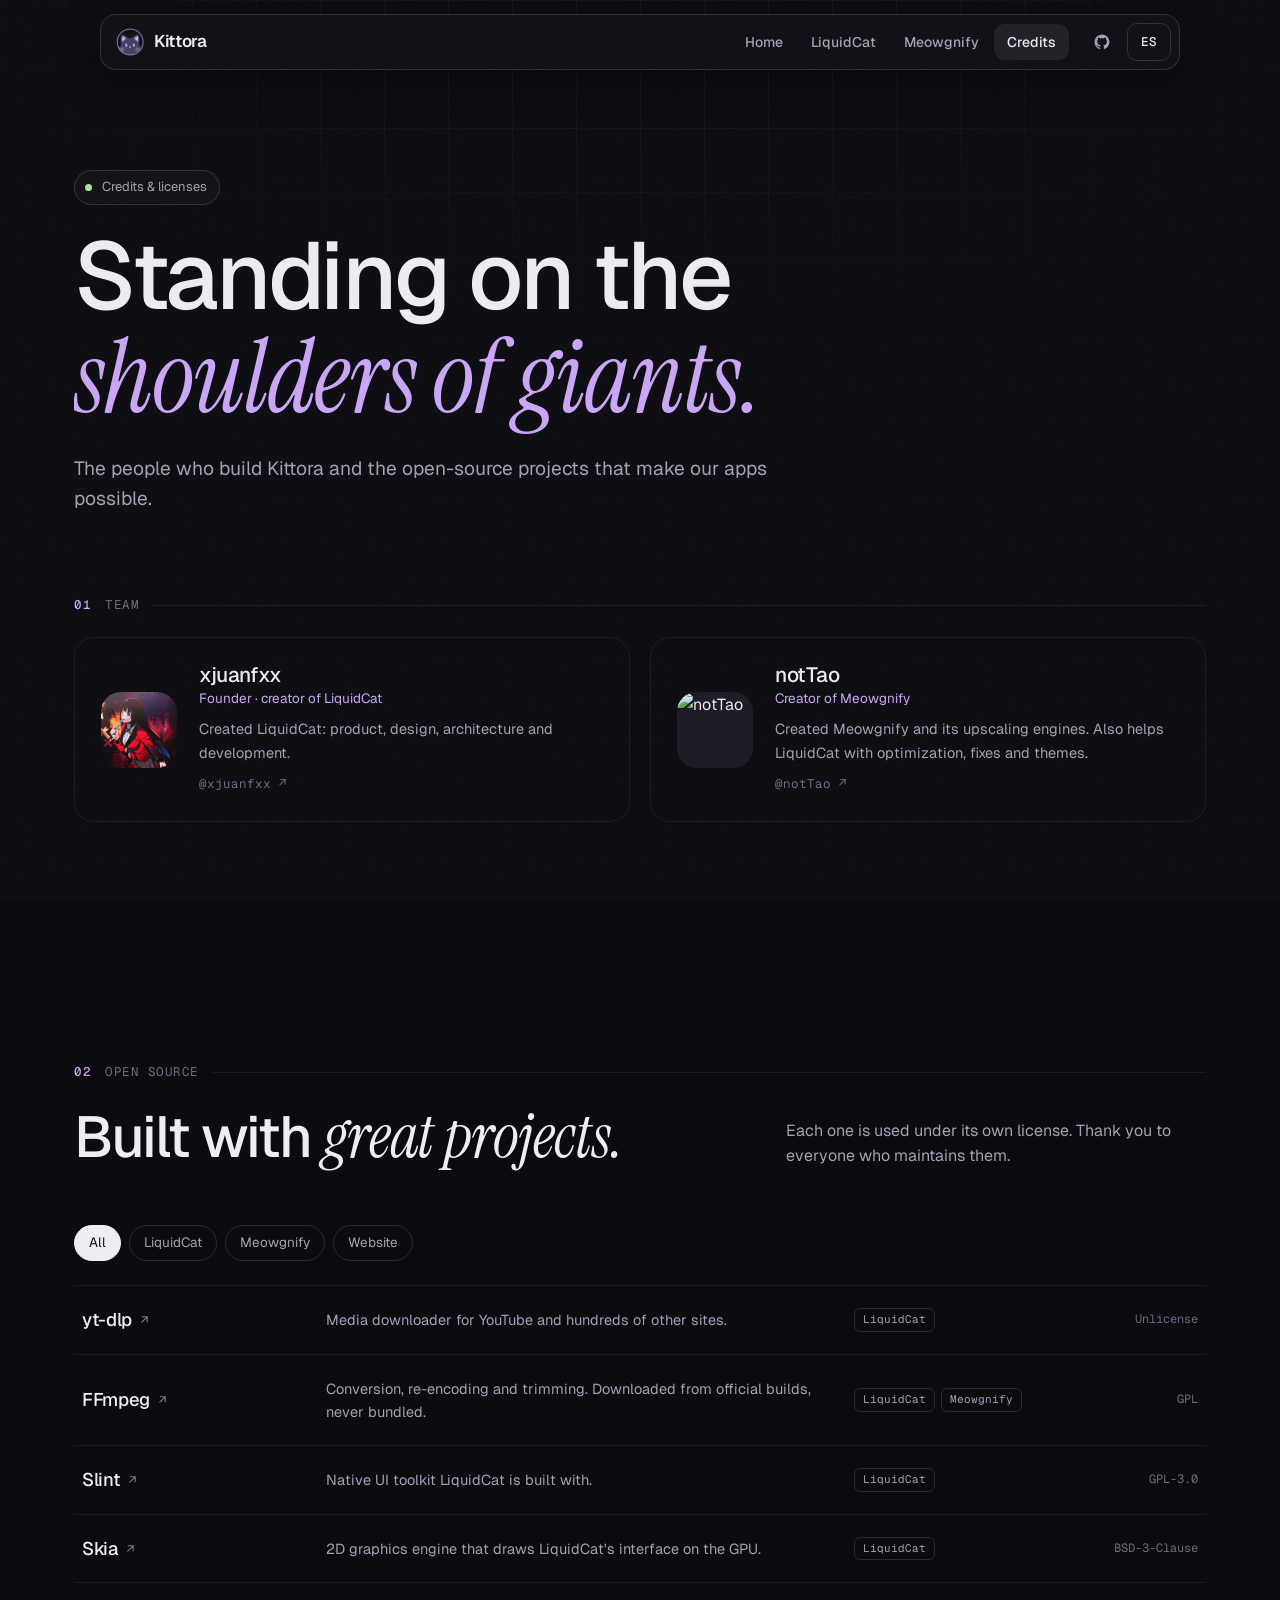
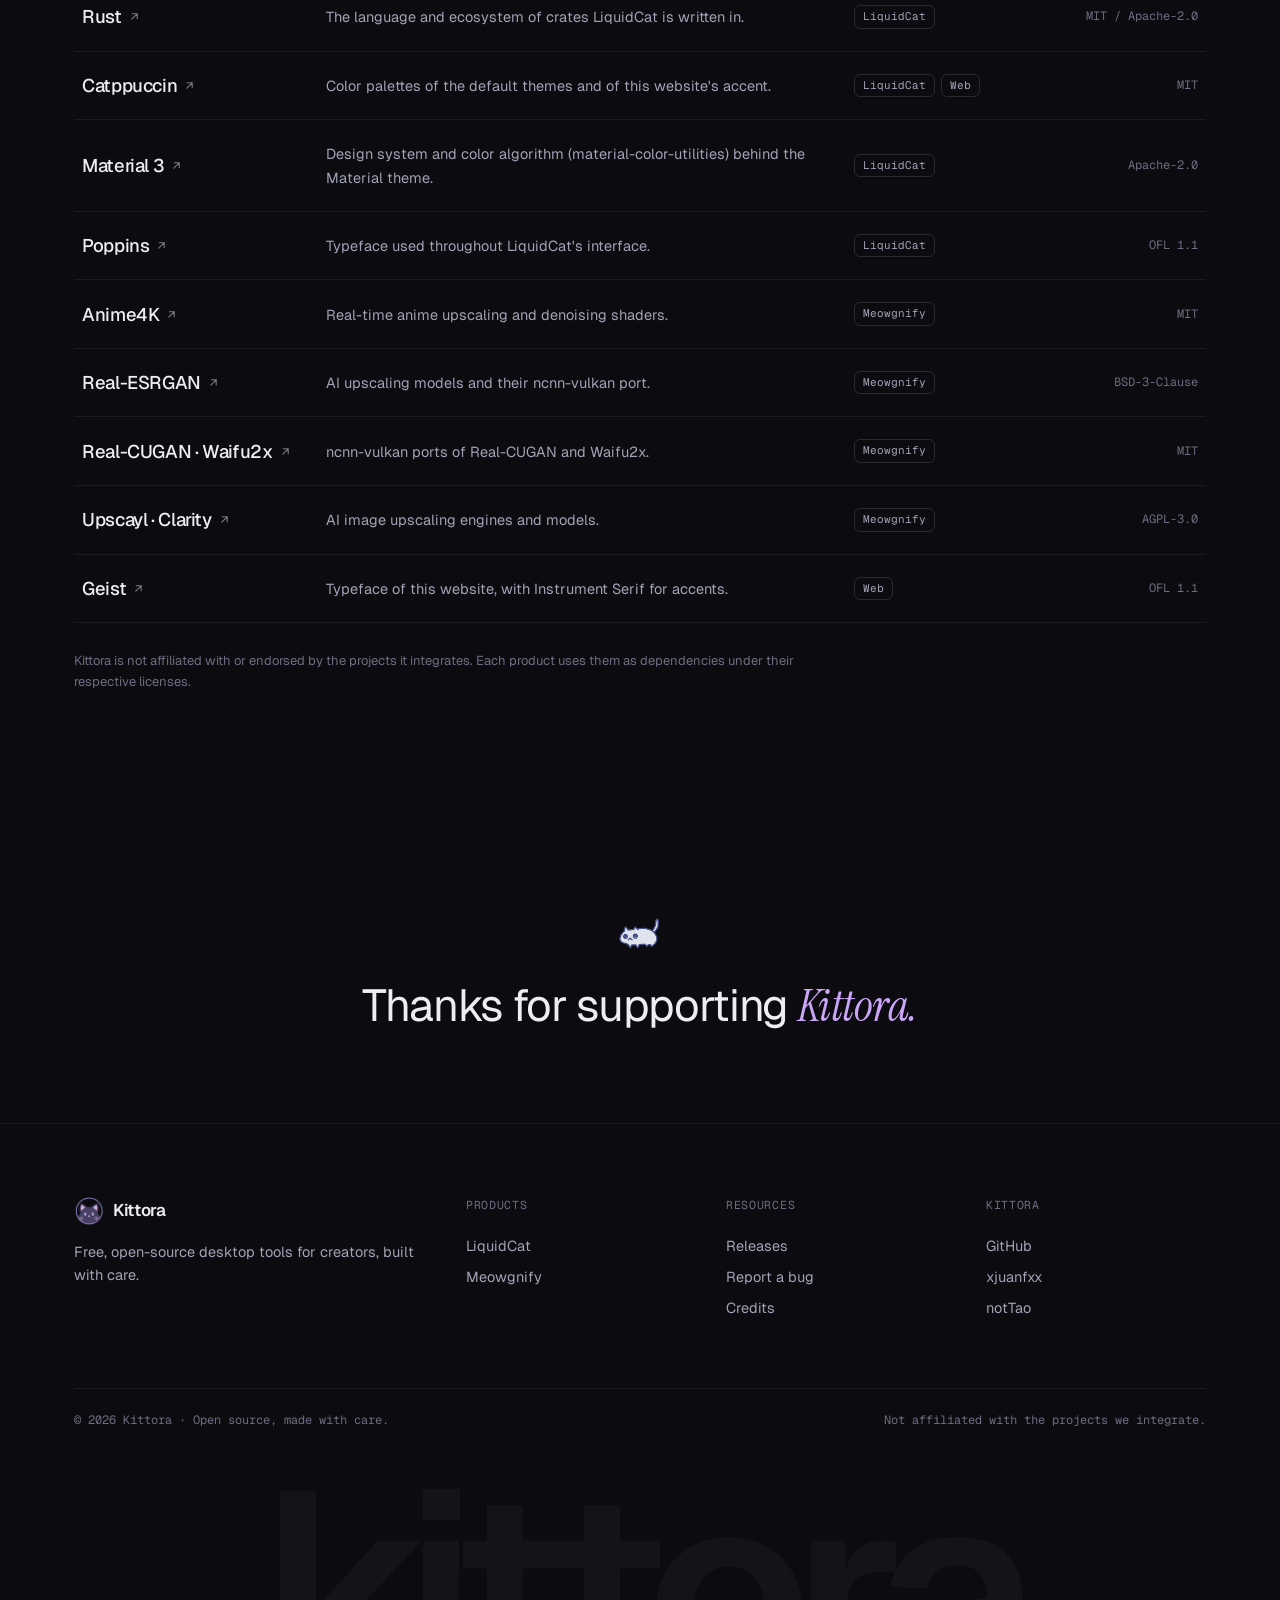
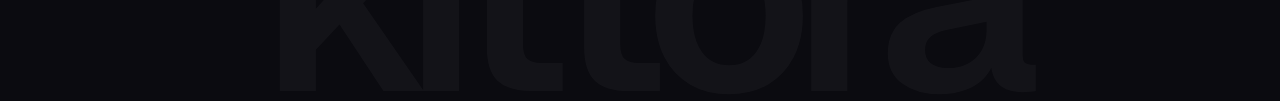
==== commit df49fa9a: "Fix site details and refresh LiquidCat screenshots - New sharp 0.4.6 screenshots, shown at their rea" ====
--- a/credits/index.html
+++ b/credits/index.html
@@ -50,11 +50,11 @@
       <div class="team">
         <div class="member" data-reveal>
           <div class="av"><img src="/images/juanfx.png" alt="xjuanfxx" loading="lazy"></div>
-          <div><h3>xjuanfxx</h3><div class="role" data-i18n="team.xjuan_role">Founder &amp; lead developer</div><p data-i18n="team.xjuan_p">Created LiquidCat and Meowgnify. Product, architecture and development.</p><a class="gh" href="https://github.com/xjuanfxx" target="_blank" rel="noopener">@xjuanfxx ↗</a></div>
+          <div><h3>xjuanfxx</h3><div class="role" data-i18n="team.xjuan_role">Founder · creator of LiquidCat</div><p data-i18n="team.xjuan_p">Created LiquidCat: product, design, architecture and development.</p><a class="gh" href="https://github.com/xjuanfxx" target="_blank" rel="noopener">@xjuanfxx ↗</a></div>
         </div>
         <div class="member" data-reveal>
           <div class="av"><img src="https://github.com/notTao.png?size=192" alt="notTao" loading="lazy"></div>
-          <div><h3>notTao</h3><div class="role" data-i18n="team.notao_role">Developer · optimization · themes</div><p data-i18n="team.notao_p">Code optimization, bug fixes, themes and upscaler engine support.</p><a class="gh" href="https://github.com/notTao" target="_blank" rel="noopener">@notTao ↗</a></div>
+          <div><h3>notTao</h3><div class="role" data-i18n="team.notao_role">Creator of Meowgnify</div><p data-i18n="team.notao_p">Created Meowgnify and its upscaling engines. Also helps LiquidCat with optimization, fixes and themes.</p><a class="gh" href="https://github.com/notTao" target="_blank" rel="noopener">@notTao ↗</a></div>
         </div>
       </div>
     </div>
--- a/style.css
+++ b/style.css
@@ -207,7 +207,7 @@
   border:1px solid var(--line-2);
   box-shadow:0 1px 0 rgba(255,255,255,.08) inset, 0 40px 100px -30px rgba(0,0,0,.8), 0 0 0 1px rgba(0,0,0,.4);
   transform:rotateX(var(--rx, 0deg)) rotateY(var(--ry, 0deg)); transform-style:preserve-3d;
-  transition:transform .9s var(--soft); will-change:transform; }
+  transition:transform .9s var(--soft); }
 .window img { width:100%; height:auto; }
 .window::after { content:""; position:absolute; inset:0; pointer-events:none;
   background:radial-gradient(600px circle at var(--gx, 50%) var(--gy, 0%), rgba(255,255,255,.10), transparent 40%); }
@@ -264,6 +264,7 @@
 .ba { background:radial-gradient(70% 70% at 50% 45%, color-mix(in srgb, var(--accent) 16%, transparent), transparent 70%), #0f0f16; }
 .ba canvas { padding:0; }
 .ba .after { clip-path:inset(0 0 0 var(--pos)); }
+.ba .before { clip-path:inset(0 calc(100% - var(--pos)) 0 0); }
 .ba .bar { position:absolute; top:0; bottom:0; left:var(--pos); width:2px; margin-left:-1px; background:#fff; box-shadow:0 0 18px rgba(0,0,0,.6); }
 .ba .knob { position:absolute; top:50%; left:var(--pos); width:44px; height:44px; margin:-22px 0 0 -22px; border-radius:50%;
   background:#fff; color:#111; display:grid; place-items:center; box-shadow:0 8px 24px rgba(0,0,0,.5);
@@ -273,11 +274,11 @@
 .ba .tag { position:absolute; top:14px; font-family:var(--mono); font-size:11.5px; padding:4px 9px; border-radius:8px;
   background:rgba(0,0,0,.55); backdrop-filter:blur(6px); color:#fff; }
 .ba .tag.l { left:14px; } .ba .tag.r { right:14px; }
-.ba.animating .after, .ba.animating .bar, .ba.animating .knob { transition:clip-path 1.1s var(--soft), left 1.1s var(--soft), transform .6s var(--spring); }
+.ba.animating .after, .ba.animating .before, .ba.animating .bar, .ba.animating .knob { transition:clip-path 1.1s var(--soft), left 1.1s var(--soft), transform .6s var(--spring); }
 
 /* ---------------- Principios ---------------- */
 .principles { border-top:1px solid var(--line); }
-.principle { position:relative; display:grid; grid-template-columns:90px minmax(0, 1fr) minmax(0, 1.2fr); gap:24px; align-items:baseline;
+.principle { position:relative; display:grid; grid-template-columns:90px minmax(0, 1fr) minmax(0, 1.2fr); gap:24px; align-items:center;
   padding:34px 8px; border-bottom:1px solid var(--line); overflow:hidden; }
 .principle::before { content:""; position:absolute; inset:0; z-index:-1; background:linear-gradient(90deg, var(--accent-soft), transparent 70%);
   transform:scaleX(0); transform-origin:0 50%; transition:transform .8s var(--out); }
@@ -311,6 +312,21 @@
 .final .cat { width:110px; margin:0 auto 18px; }
 .final::before { content:""; position:absolute; z-index:-1; left:50%; top:55%; width:min(1000px, 100%); height:520px; transform:translate(-50%, -50%); opacity:.7;
   border-radius:50%; background:radial-gradient(closest-side, color-mix(in srgb, var(--accent) 26%, transparent), transparent); }
+
+.picks { display:grid; grid-template-columns:repeat(2, minmax(0, 1fr)); gap:16px; max-width:1000px; margin:0 auto; text-align:left; }
+.pick { position:relative; display:flex; align-items:center; gap:16px; padding:20px 22px; border-radius:20px; border:1px solid var(--line-2);
+  background:color-mix(in srgb, var(--panel) 80%, transparent); backdrop-filter:blur(8px);
+  transition:border-color .3s, background .3s, transform .7s var(--spring); }
+.pick:hover { border-color:var(--accent-line); background:color-mix(in srgb, var(--accent) 6%, var(--panel)); transform:translateY(-6px) scale(1.02); }
+.pick:active { transform:scale(.97); transition-duration:.15s; }
+.pick img { width:52px; height:52px; border-radius:13px; transition:transform .9s var(--spring); }
+.pick:hover img { transform:rotate(-10deg) scale(1.1); }
+.pick div { flex:1; min-width:0; }
+.pick b { display:block; font-size:1.15rem; font-weight:600; letter-spacing:-.02em; }
+.pick div span { color:var(--muted); font-size:13.5px; }
+.pick .status { flex:0 0 auto; }
+.pick .arrow { width:18px; height:18px; color:var(--dim); transition:transform .6s var(--spring), color .2s; }
+.pick:hover .arrow { transform:translateX(5px); color:var(--accent); }
 
 /* ---------------- Página de producto ---------------- */
 .app-hero { padding:160px 0 0; text-align:center; position:relative; }
@@ -364,8 +380,9 @@
 
 /* Demo: codificadores */
 .enc { position:relative; display:flex; flex-wrap:wrap; gap:8px; }
-.enc span { position:relative; z-index:1; font-family:var(--mono); font-size:12.5px; padding:7px 11px; border-radius:9px;
+.enc span { position:relative; z-index:1; display:inline-flex; align-items:center; gap:7px; font-family:var(--mono); font-size:12.5px; padding:7px 11px; border-radius:9px;
   border:1px solid var(--line-2); color:var(--muted); transition:color .3s, border-color .3s, transform .6s var(--spring); }
+.enc span svg { width:14px; height:14px; flex:0 0 auto; }
 .enc span.on { color:var(--ink); border-color:var(--accent); background:var(--accent); transform:scale(1.08); }
 
 /* Demo: formatos que giran */
@@ -378,8 +395,8 @@
 @keyframes flipin { from { transform:rotateX(-90deg); opacity:0; } to { transform:none; opacity:1; } }
 
 /* Demo: idiomas */
-.words { position:relative; height:1.2em; font-size:clamp(2rem, 3.4vw, 2.6rem); letter-spacing:-.03em; overflow:hidden; }
-.words span { position:absolute; left:0; top:0; transform:translateY(110%); opacity:0;
+.words { position:relative; height:1.4em; line-height:1.4; font-size:clamp(1.6rem, 2.5vw, 2.15rem); letter-spacing:-.03em; overflow:hidden; }
+.words span { position:absolute; left:0; top:0; white-space:nowrap; padding-right:.15em; transform:translateY(110%); opacity:0;
   transition:transform .8s var(--soft), opacity .4s; }
 .words span.on { transform:none; opacity:1; }
 .words span.out { transform:translateY(-110%); opacity:0; }
@@ -455,6 +472,7 @@
   background:var(--bg-2); font-size:14px; transition:border-color .25s, background .25s, transform .5s var(--spring); }
 .file:hover { border-color:var(--accent-line); background:var(--accent-soft); }
 .file:active { transform:scale(.97); }
+.file .ext { font-family:var(--mono); font-size:11.5px; color:var(--muted); padding:2px 7px; border-radius:6px; background:rgba(255,255,255,.06); }
 .file .sz { margin-left:auto; font-family:var(--mono); font-size:12px; color:var(--dim); }
 .file svg { width:16px; height:16px; color:var(--dim); transition:transform .6s var(--spring), color .25s; }
 .file:hover svg { transform:translateY(3px); color:var(--accent); }
@@ -529,12 +547,17 @@
 .foot-col h4 { font-family:var(--mono); font-size:11.5px; font-weight:400; letter-spacing:.06em; text-transform:uppercase; color:var(--dim); margin-bottom:16px; }
 .foot-col a { display:block; width:fit-content; padding:4px 0; color:var(--muted); font-size:14.5px; transition:color .2s, transform .5s var(--spring); }
 .foot-col a:hover { color:var(--text); transform:translateX(4px); }
-.foot-bottom { display:flex; justify-content:space-between; flex-wrap:wrap; gap:10px; margin-top:64px; padding:22px 0; border-top:1px solid var(--line);
+.foot-bottom { position:relative; z-index:1; display:flex; justify-content:space-between; flex-wrap:wrap; gap:10px; margin-top:64px; padding:22px 0; border-top:1px solid var(--line);
   font-family:var(--mono); font-size:12px; color:var(--dim); }
-.wordmark { font-size:clamp(5rem, 22vw, 19rem); font-weight:600; letter-spacing:-.07em; line-height:.78; text-align:center;
-  margin-top:30px; color:transparent; -webkit-text-stroke:1px var(--line-2); user-select:none;
-  background:radial-gradient(600px circle at var(--wx, 50%) var(--wy, 50%), var(--accent), transparent 60%);
-  -webkit-background-clip:text; background-clip:text; transition:-webkit-text-stroke-color .3s; }
+.wordmark { position:relative; z-index:0; pointer-events:none; user-select:none;
+  font-size:clamp(5rem, 22vw, 19rem); font-weight:600; letter-spacing:-.07em; line-height:.78; text-align:center; margin-top:30px;
+  color:transparent; --wx:-9999px; --wy:-9999px;
+  background:
+    radial-gradient(380px circle at var(--wx) var(--wy), var(--accent), color-mix(in srgb, var(--accent) 40%, transparent) 45%, transparent 70%),
+    linear-gradient(rgba(255,255,255,.035), rgba(255,255,255,.035));
+  -webkit-background-clip:text; background-clip:text; }
+
+@media (hover:none) { .wordmark { --wx:50%; --wy:55%; } }
 
 /* ---------------- 404 ---------------- */
 .lost { min-height:100vh; display:grid; place-items:center; text-align:center; padding:120px 24px 60px; }
@@ -567,7 +590,7 @@
   .bento .tile, .bento .tile.w3, .bento .tile.w4 { grid-column:span 3; }
   .bento .tile.w6, .bento .tile.w4 { grid-column:span 6; }
   .platforms { grid-template-columns:1fr; }
-  .team { grid-template-columns:1fr; }
+  .team, .picks { grid-template-columns:1fr; }
   .changes { grid-template-columns:1fr; gap:20px; }
   .principle { grid-template-columns:60px minmax(0, 1fr); }
   .principle p { grid-column:2; }
@@ -594,6 +617,7 @@
   .q .st { display:none; }
   .product { padding:24px; }
   .float-chip { display:none; }
+  .pick .status { display:none; }
   .stage .peek { width:70px; top:-46px; right:20px; }
   .showcase { margin-top:56px; }
   .stat { padding:24px 18px; }
@@ -604,3 +628,8 @@
   .lines .line > span { transform:none; }
   .marquee-track { animation:none; }
 }
+
+/* Las capturas miden 1060 px: nunca se amplian por encima de su tamano real. */
+.showcase .window, .gallery { max-width:1062px; margin-left:auto; margin-right:auto; }
+.gallery-cap { max-width:1062px; margin-left:auto; margin-right:auto; }
+.tabs { display:flex; width:fit-content; margin-left:auto; margin-right:auto; }
